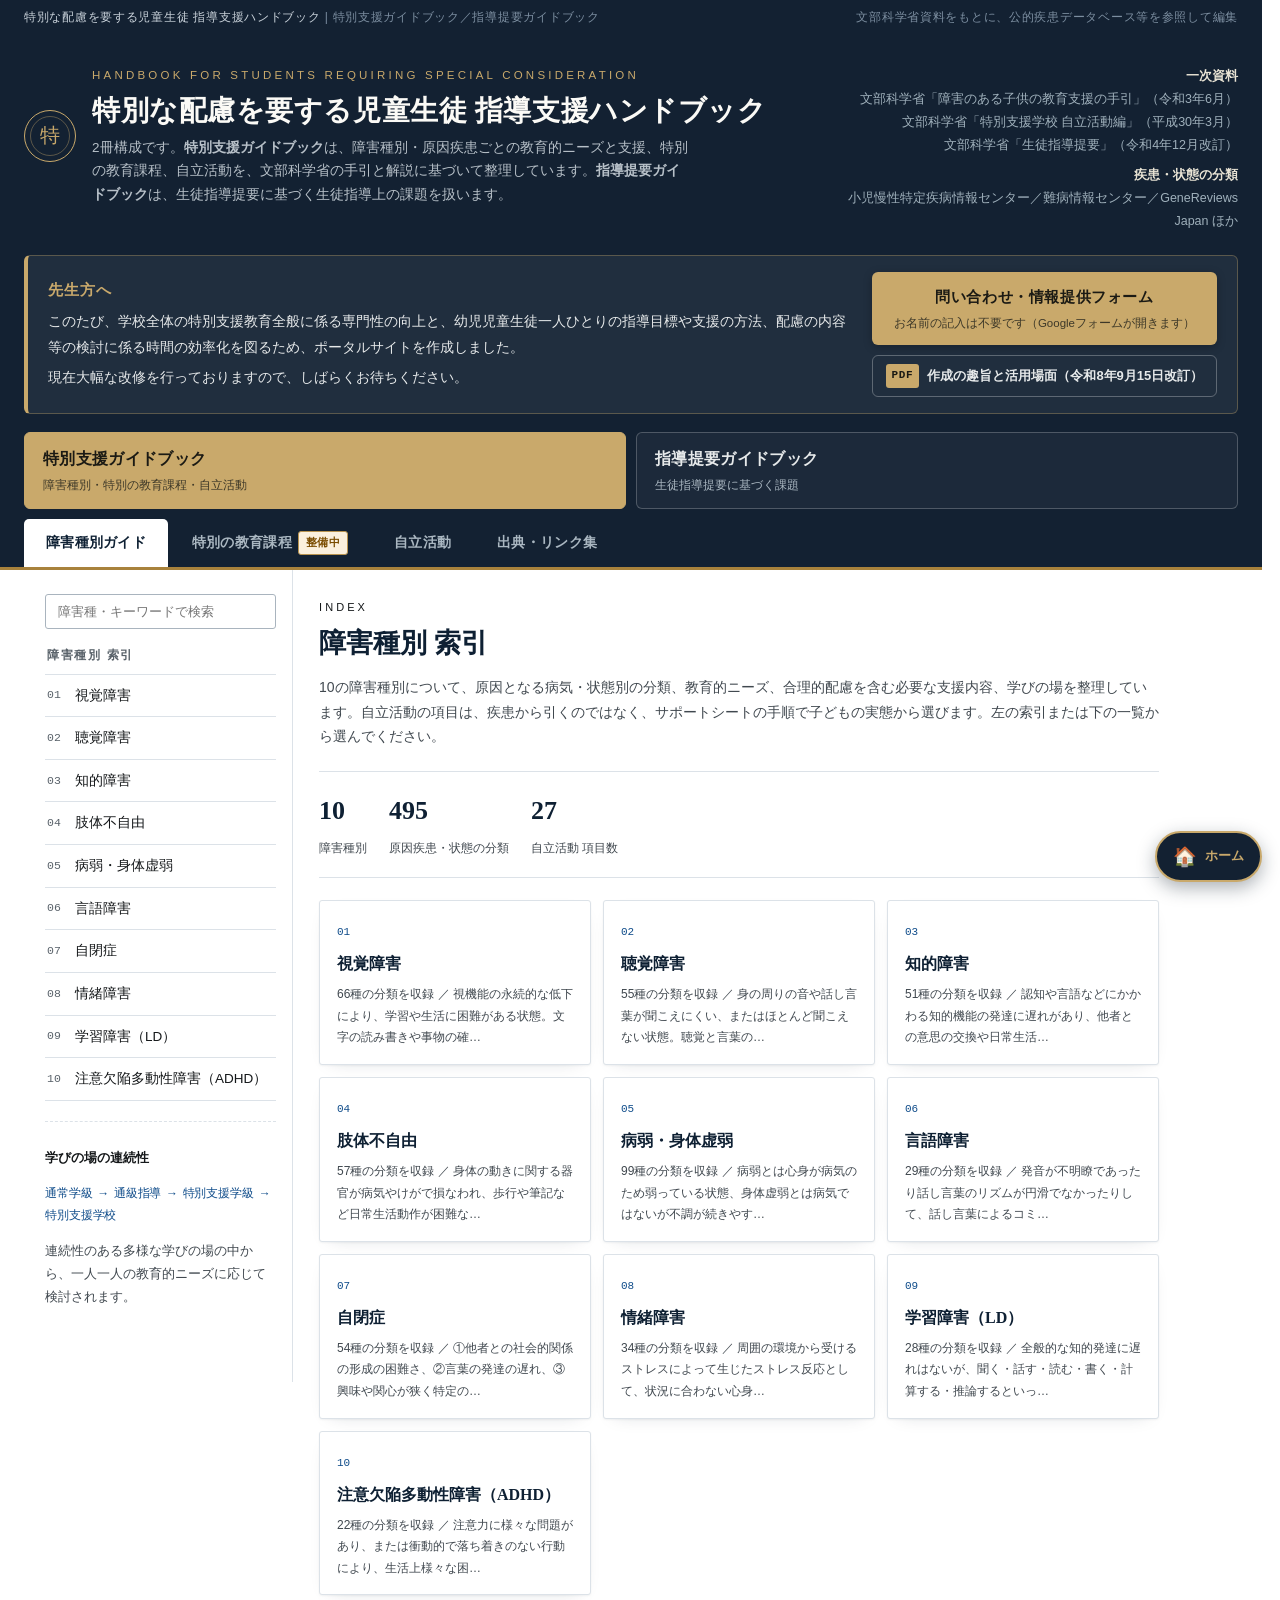
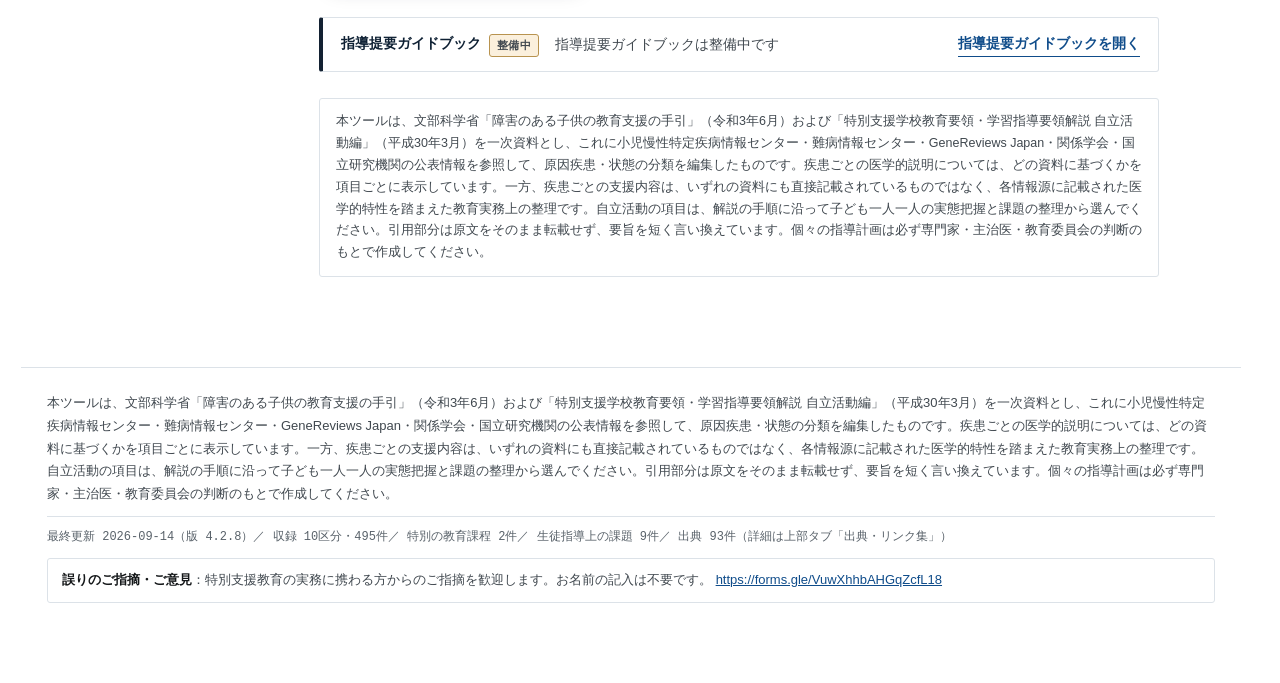
==== index.html @ b123beae "Update index.html" ====
<!DOCTYPE html>
<html lang="ja">
<head>
<meta charset="UTF-8">
<meta name="viewport" content="width=device-width, initial-scale=1.0, viewport-fit=cover">
<title>特別な配慮を要する児童生徒 指導支援ハンドブック</title>
<meta name="description" content="特別支援ガイドブック（障害種別・特別の教育課程・自立活動）と指導提要ガイドブック（生徒指導提要に基づく課題）の2冊を収めた、校内向けの指導支援ハンドブック。">
<meta name="theme-color" content="#132132">
<!-- 検索避け: 校内向けのため索引に載せない（robots.txt と対で機能する） -->
<meta name="robots" content="noindex, nofollow, noarchive">
<meta name="googlebot" content="noindex, nofollow, noarchive">
<link rel="manifest" href="manifest.json">
<link rel="icon" href="icon-192.png">
<link rel="apple-touch-icon" href="icon-192.png">
<meta name="mobile-web-app-capable" content="yes">
<meta name="apple-mobile-web-app-capable" content="yes">
<meta name="apple-mobile-web-app-status-bar-style" content="black-translucent">
<meta name="apple-mobile-web-app-title" content="特別支援ハンドブック">
<meta name="format-detection" content="telephone=no">
<!--BUILD:STYLE--><link rel="stylesheet" href="style.css"><!--/BUILD:STYLE-->
</head>
<body>

<div id="installBanner" class="install-banner" style="display:none;">
  <span id="installText"></span>
  <button id="installClose" type="button" aria-label="閉じる">×</button>
</div>

<div class="top-strip">
  <span>特別な配慮を要する児童生徒 指導支援ハンドブック <span class="dim">| 特別支援ガイドブック／指導提要ガイドブック</span></span>
  <span class="dim">文部科学省資料をもとに、公的疾患データベース等を参照して編集</span>
</div>

<header>
  <div class="header-inner">
    <div class="brandmark">
      <button class="emblem" id="homeEmblem" type="button" aria-label="ホームに戻る">特</button>
      <div class="brand-text">
        <p class="eyebrow">Handbook for Students Requiring Special Consideration</p>
        <h1><button class="h1-home" id="homeLink" type="button">特別な配慮を要する児童生徒<wbr> 指導支援ハンドブック</button></h1>
        <p class="lead">2冊構成です。<b>特別支援ガイドブック</b>は、障害種別・原因疾患ごとの教育的ニーズと支援、特別の教育課程、自立活動を、文部科学省の手引と解説に基づいて整理しています。<b>指導提要ガイドブック</b>は、生徒指導提要に基づく生徒指導上の課題を扱います。</p>
      </div>
    </div>
    <div class="credential">
      <b>一次資料</b><br>
      文部科学省「障害のある子供の教育支援の手引」（令和3年6月）<br>
      文部科学省「特別支援学校 自立活動編」（平成30年3月）<br>
      文部科学省「生徒指導提要」（令和4年12月改訂）<br>
      <b style="display:inline-block;margin-top:6px;">疾患・状態の分類</b><br>
      小児慢性特定疾病情報センター／難病情報センター／GeneReviews Japan ほか
    </div>
  </div>
  <div class="header-notice" role="note" aria-label="ハンドブック作成のお知らせと情報提供のお願い">
    <div class="notice-text">
      <p class="notice-heading">先生方へ</p>
      <p>このたび、学校全体の特別支援教育全般に係る専門性の向上と、幼児児童生徒一人ひとりの指導目標や支援の方法、配慮の内容等の検討に係る時間の効率化を図るため、ポータルサイトを作成しました。</p>
      <p>現在大幅な改修を行っておりますので、しばらくお待ちください。</p>
    </div>
    <div class="notice-action">
      <a class="notice-btn" href="https://forms.gle/VuwXhhbAHGqZcfL18" target="_blank" rel="noopener">
        <span class="notice-btn-main">問い合わせ・情報提供フォーム</span>
        <span class="notice-btn-sub">お名前の記入は不要です（Googleフォームが開きます）</span>
      </a>
      <a class="notice-doc" href="https://backtree-create.github.io/tokushi_Guidebook/about.pdf" target="_blank" rel="noopener">
        <span class="notice-doc-icon" aria-hidden="true">PDF</span>
        <span>作成の趣旨と活用場面（令和8年9月15日改訂）</span>
      </a>
    </div>
  </div>
  <div class="book-switch" role="tablist" aria-label="ガイドブックの切替">
    <button id="bookTokushi" class="on" type="button" role="tab"><b>特別支援ガイドブック</b><span>障害種別・特別の教育課程・自立活動</span></button>
    <button id="bookTeiyo" type="button" role="tab"><b>指導提要ガイドブック</b><span>生徒指導提要に基づく課題</span></button>
  </div>
  <div class="mode-tabs">
    <button id="tabGuide" class="on" type="button" data-book="tokushi">障害種別ガイド</button>
    <button id="tabCurriculum" type="button" data-book="tokushi">特別の教育課程</button>
    <button id="tabJiritsu" type="button" data-book="tokushi">自立活動</button>
    <button id="tabSeito" type="button" data-book="teiyo">生徒指導上の課題</button>
    <button id="tabTerms" type="button" data-book="both">出典・リンク集</button>
  </div>
</header>

<button id="homeBtn" class="fab-home" type="button" aria-label="ホームに戻る">
  <span class="fab-icon">🏠</span>
  <span class="fab-label">ホーム</span>
</button>

<div class="layout" id="layoutRoot">
  <nav class="index" id="sideNav">
    <div class="search-wrap">
      <input id="searchBox" type="text" placeholder="障害種・キーワードで検索">
    </div>
    <p class="index-label">障害種別 索引</p>
    <ul class="cat-list" id="catList"></ul>

    <div class="school-stage">
      <p><b>学びの場の連続性</b></p>
      <span class="stage-flow">通常学級 → 通級指導 → 特別支援学級 → 特別支援学校</span>
      <p>連続性のある多様な学びの場の中から、一人一人の教育的ニーズに応じて検討されます。</p>
    </div>
  </nav>

  <main id="mainContent"></main>
</div>

<footer id="siteFooter"></footer>

<!--BUILD:DATA--><!--/BUILD:DATA-->
<!--BUILD:SCRIPT--><script src="app.js"></script><!--/BUILD:SCRIPT-->
<script src="sw-register.js"></script>
</body>
</html>
---- style.css ----
:root{
    /* ---- 面 ----
       地は白。副次的な面はごくわずかに青みを帯びた明るいグレーで、
       濃紺のヘッダーと同じ系統に収める。生成りは使わない。 */
    --paper:#ffffff;
    --paper2:#f2f5f8;
    --card:#ffffff;
    --line:#dce2e8;
    --line-strong:#a9b4be;

    /* ---- 濃紺（構造色）----
       ヘッダー、見出しの罫、選択状態。このツールの背骨。 */
    --navy:#132132;
    --navy-2:#1c3040;

    /* ---- 文字 ----
       白地で18:1。行政文書の水準に合わせて高めに取る。 */
    --ink:#141719;
    --ink-strong:#0e2033;
    --ink-soft:#40484f;
    --ink-faint:#59626a;

    /* ---- 操作色 ----
       リンクと押せるもの。金や青緑ではなく、公的機関で通用する藍。 */
    --accent:#0f4c8a;
    --accent-soft:#e9eff7;

    /* ---- 金 ----
       濃紺の面の上でのみ使う。明るい地には置かない（濁って見えるため）。 */
    --gold-soft:#c9a96b;
    --gold-line:#a8823c;

    /* ---- 状態を表す色 ---- */
    --tone-ok-fg:#12592f;   --tone-ok-bg:#e8f2ec;   --tone-ok-bd:#6a9a7c;
    --tone-info-fg:#0f4c8a; --tone-info-bg:#e9eff7; --tone-info-bd:#7799bf;
    --tone-warn-fg:#7a4c00; --tone-warn-bg:#fbf0dd; --tone-warn-bd:#b8934f;
    --tag-fg:#0d3d54;       --tag-bg:#e6eef3;

    --shadow: 0 1px 2px rgba(19,33,50,.05), 0 6px 18px -12px rgba(19,33,50,.22);
    --serif: "Noto Serif JP","Shippori Mincho","游明朝体","Hiragino Mincho ProN",serif;
    --sans: "Noto Sans JP","Hiragino Kaku Gothic ProN","Yu Gothic",sans-serif;
    --mono: "Roboto Mono", "SFMono-Regular", Consolas, monospace;
  }
  *{box-sizing:border-box;}
  html,body{margin:0;padding:0; max-width:100%; overflow-x:hidden; scrollbar-gutter:stable;}
  body{
    background:var(--paper);
    color:var(--ink);
    font-family:var(--sans);
    line-height:1.75;
    min-height:100vh;
    -webkit-font-smoothing:antialiased;
    word-break:normal;
    overflow-wrap:break-word;
    line-break:strict;
  }
  a{color:var(--accent); overflow-wrap:break-word; word-break:break-word;}
  /* 文中のリンクは下線を太めに。カード型のリンク(.hk-card等)は各自で text-decoration:none にしている */
  .source-box a,.basis-refs a,.hk-ref a,.src-index a,.item-table a,.block-sub a,.crumb a,.hk-rel-note a{
    text-decoration:underline;
    text-decoration-thickness:1.5px;
    text-underline-offset:3px;
    font-weight:600;
  }
  .source-box a:hover,.basis-refs a:hover,.item-table a:hover{background:var(--tone-info-bg);}
  /* 外部リンクの印 */
  .source-box a[target="_blank"]::after,.basis-refs a[target="_blank"]::after,
  .hk-ref a[target="_blank"]::after,.item-table a[target="_blank"]::after{
    content:"\2197";
    font-size:.8em;
    margin-left:3px;
    color:var(--ink-faint);
  }
  img, table, pre, .source-box, .credential, .top-strip{max-width:100%;}

  /* ---------- 上部帯（機関名） ---------- */
  .top-strip{
    background:var(--navy);
    color:#c9d2da;
    font-size:12px;
    letter-spacing:.06em;
    padding:7px 24px;
    display:flex;
    justify-content:space-between;
    gap:12px;
    flex-wrap:wrap;
  }
  .top-strip span.dim{color:#7c8ea0;}

  /* ---------- ヘッダー ---------- */
  header{
    position:relative;
    padding:30px 24px 0;
    background:var(--navy);
    color:#f2f1ea;
    border-bottom:3px solid var(--gold-line);
  }
  .header-inner{max-width:1220px;margin:0 auto;display:flex;justify-content:space-between;align-items:flex-start;gap:28px;flex-wrap:wrap;padding-bottom:22px; min-width:0;}
  .brandmark{
    display:flex;
    align-items:center;
    gap:16px;
    min-width:0;
    max-width:100%;
    flex:1 1 640px;   /* 名称が長くなったので、右の一次資料欄が落ちないよう縮めるのはこちら */
  }
  .brandmark .brand-text{min-width:0;}
  .emblem{
    /* button 要素なので既定の見た目を打ち消す */
    padding:0;
    background:none;
    cursor:pointer;
    transition:opacity .15s, border-color .15s;
    width:52px;height:52px;
    border:1.5px solid var(--gold-soft);
    border-radius:50%;
    flex-shrink:0;
    display:flex;align-items:center;justify-content:center;
    font-family:var(--serif);
    font-size:20px;
    color:var(--gold-soft);
    position:relative;
  }
  .emblem::after{
    content:"";
    position:absolute;
    inset:5px;
    border:1px solid rgba(201,169,107,.4);
    border-radius:50%;
  }
  .eyebrow{
    font-family:var(--sans);
    letter-spacing:.28em;
    font-size:11.5px;
    color:var(--gold-soft);
    margin:0 0 8px;
    text-transform:uppercase;
  }
  h1{
    font-family:var(--serif);
    font-weight:700;
    font-size:clamp(22px,2.4vw,28px);
    margin:0 0 6px;
    line-height:1.3;
    letter-spacing:.02em;
    color:#fbfaf6;
  }
  header p.lead{
    margin:2px 0 0;
    color:#b7c0c8;
    font-size:13.5px;
    max-width:600px;
    overflow-wrap:break-word;
  }
  .credential{
    text-align:right;
    font-size:12.5px;
    color:#9fb0bb;
    line-height:1.9;
    flex:0 1 auto;
    max-width:400px;
  }
  @media (max-width:900px){
    .credential{text-align:left;max-width:100%;}
  }
  .credential b{color:#e9e4d5;font-weight:600;}

  /* ---------- ヘッダーのお知らせ（作成の趣旨と問い合わせフォーム） ---------- */
  .header-notice{
    max-width:1220px;
    margin:0 auto 18px;
    display:flex;
    justify-content:space-between;
    align-items:center;
    gap:24px;
    padding:16px 20px;
    background:rgba(255,255,255,.06);
    border:1px solid rgba(201,169,107,.35);
    border-left:4px solid var(--gold-soft);
    border-radius:6px;
  }
  .header-notice .notice-text{min-width:0;flex:1 1 480px;}
  .header-notice .notice-heading{
    margin:0 0 6px;
    font-family:var(--serif);
    font-weight:700;
    font-size:15px;
    letter-spacing:.06em;
    color:var(--gold-soft);
  }
  .header-notice .notice-text p:not(.notice-heading){
    margin:0 0 4px;
    font-size:14px;
    line-height:1.85;
    color:#e6e9ea;
    overflow-wrap:break-word;
  }
  .header-notice .notice-text p:last-child{margin-bottom:0;}
  .header-notice .notice-action{flex:0 0 auto;}
  .notice-btn{
    display:flex;
    flex-direction:column;
    align-items:center;
    gap:3px;
    min-width:240px;
    padding:12px 22px;
    background:var(--gold-soft);
    color:#1b1a14;
    border-radius:6px;
    text-decoration:none;
    box-shadow:0 2px 8px rgba(0,0,0,.25);
    transition:transform .15s, box-shadow .15s, background .15s;
  }
  .notice-btn:hover,.notice-btn:focus-visible{
    background:#e0c68a;
    transform:translateY(-1px);
    box-shadow:0 4px 14px rgba(0,0,0,.3);
    outline:none;
  }
  .notice-btn:focus-visible{outline:2px solid #fff;outline-offset:2px;}
  .notice-btn-main{font-weight:700;font-size:15px;letter-spacing:.04em;}
  .notice-btn-sub{font-size:11.5px;color:#3d3828;}
  .header-notice .notice-action{display:flex;flex-direction:column;gap:10px;}
  .notice-doc{
    display:flex;
    align-items:center;
    justify-content:center;
    gap:8px;
    padding:8px 12px;
    font-size:13px;
    font-weight:600;
    color:#e6e9ea;
    text-decoration:none;
    border:1px solid rgba(255,255,255,.28);
    border-radius:6px;
    transition:background .15s, border-color .15s;
  }
  .notice-doc:hover,.notice-doc:focus-visible{
    background:rgba(255,255,255,.08);
    border-color:var(--gold-soft);
    outline:none;
  }
  .notice-doc:focus-visible{outline:2px solid #fff;outline-offset:2px;}
  .notice-doc-icon{
    flex-shrink:0;
    white-space:nowrap;
    font-family:var(--mono);
    font-size:11px;
    font-weight:700;
    letter-spacing:.06em;
    color:#1b1a14;
    background:var(--gold-soft);
    padding:2px 6px;
    border-radius:3px;
  }
  @media (max-width:760px){
    .header-notice{flex-direction:column;align-items:stretch;gap:14px;padding:14px 16px;}
    .header-notice .notice-text{flex:0 0 auto;}
    .notice-btn{width:100%;min-width:0;}
  }

  /* ---------- モード切り替えタブ ---------- */
  /* ---------- 2冊の切替（上段） ---------- */
  .book-switch{
    max-width:1220px;
    margin:0 auto 10px;
    display:flex;
    gap:10px;
  }
  .book-switch button{
    all:unset;
    cursor:pointer;
    flex:1 1 0;
    display:flex;flex-direction:column;gap:2px;
    padding:12px 18px;
    border:1px solid rgba(255,255,255,.22);
    border-radius:6px;
    color:#c8d0d8;
    background:rgba(255,255,255,.04);
    font-family:var(--sans);
  }
  .book-switch button b{font-family:var(--serif);font-size:16px;color:#e6e9ea;letter-spacing:.02em;}
  .book-switch button span{font-size:12px;color:#aab7c1;}
  .book-switch button.on{
    background:var(--gold-soft);
    border-color:var(--gold-soft);
  }
  .book-switch button.on b{color:#1b1a14;}
  .book-switch button.on span{color:#3d3828;}
  .book-switch button:not(.on):hover{border-color:var(--gold-soft);color:#eef0ec;}
  .book-switch button:focus-visible{outline:2px solid #fff;outline-offset:2px;}
  .mode-tabs button[hidden]{display:none;}
  .hk-chapter{margin:14px 0 -6px;font-family:var(--mono);font-size:12px;color:var(--accent);letter-spacing:.04em;}
  .hk-cross-book{margin:14px 0 4px;font-size:12.5px;font-weight:700;color:var(--ink-soft);}
  @media (max-width:520px){
    .book-switch{flex-direction:column;gap:8px;}
    .book-switch button{padding:10px 14px;}
  }

  .mode-tabs{
    max-width:1220px;
    margin:0 auto;
    display:flex;
    gap:2px;
  }
  .mode-tabs button{
    all:unset;
    cursor:pointer;
    font-family:var(--sans);
    font-size:13.5px;
    font-weight:600;
    letter-spacing:.02em;
    color:#aab7c1;
    padding:12px 22px;
    border-radius:5px 5px 0 0;
  }
  .mode-tabs button.on{
    background:var(--paper);
    color:var(--ink-strong);
  }
  .mode-tabs button:not(.on):hover{color:#eef0ec;}

  /* ---------- ホームに戻る（フローティングボタン） ---------- */
  .fab-home{
    all:unset;
    position:fixed;
    right:18px;
    bottom:18px;
    display:flex;
    align-items:center;
    gap:8px;
    background:var(--navy);
    color:var(--gold-soft);
    border:2px solid var(--gold-soft);
    border-radius:30px;
    padding:12px 16px;
    font-family:var(--sans);
    font-size:13px;
    font-weight:700;
    cursor:pointer;
    box-shadow:0 6px 18px rgba(19,33,50,.35);
    z-index:600;
    transition:transform .15s ease, box-shadow .15s ease;
  }
  .fab-home:hover{transform:translateY(-2px); box-shadow:0 8px 22px rgba(19,33,50,.42);}
  .fab-home:active{transform:scale(.95);}
  .fab-home .fab-icon{font-size:19px; line-height:1;}
  .fab-home .fab-label{white-space:nowrap;}
  @media (max-width:520px){
    .fab-home{
      right:14px;
      bottom:14px;
      padding:13px;
      border-radius:50%;
    }
    .fab-home .fab-label{display:none;}
  }

  /* ---------- レイアウト ---------- */
  .layout{
    max-width:1220px;
    margin:0 auto;
    display:grid;
    grid-template-columns:272px 1fr;
    gap:0;
    align-items:start;
    width:100%;
  }
  @media (max-width:880px){
    .layout{grid-template-columns:1fr;}
  }
  .layout.wide{grid-template-columns:1fr;}
  .layout.wide main{max-width:1080px;margin:0 auto;width:100%;}
  nav.index, main{min-width:0;}

  /* ---------- サイドバー(索引) ---------- */
  nav.index{
    padding:24px 16px 60px 24px;
    position:sticky;
    top:0;
    align-self:start;
    max-height:100vh;
    overflow-y:auto;
    overflow-x:hidden;
    border-right:1px solid var(--line);
    min-width:0;
    max-width:100%;
  }
  @media (max-width:880px){
    nav.index{position:relative;max-height:none;padding:20px 18px;border-right:none;border-bottom:1px solid var(--line);}
  }
  .search-wrap{margin-bottom:16px;}
  .search-wrap input{
    width:100%;
    padding:9px 12px;
    border:1px solid var(--line-strong);
    background:var(--card);
    border-radius:3px;
    font-family:var(--sans);
    font-size:13px;
    color:var(--ink);
  }
  .search-wrap input:focus{outline:2px solid var(--accent);outline-offset:1px;}
  .index-label{
    font-family:var(--sans);
    font-weight:700;
    font-size:12px;
    letter-spacing:.14em;
    color:var(--ink-faint);
    margin:0 0 8px 2px;
    text-transform:uppercase;
  }
  ul.cat-list{list-style:none;margin:0 0 20px;padding:0;border-top:1px solid var(--line);}
  ul.cat-list li{border-bottom:1px solid var(--line);}
  ul.cat-list button{
    all:unset;
    display:flex;
    align-items:center;
    gap:10px;
    width:100%;
    max-width:100%;
    padding:9px 6px 9px 2px;
    cursor:pointer;
    font-size:13.5px;
    color:var(--ink);
    transition:background .12s;
  }
  ul.cat-list button .num{
    font-family:var(--mono);
    font-size:11.5px;
    color:var(--ink-faint);
    width:18px;
    flex-shrink:0;
  }
  ul.cat-list button .cat-name{
    min-width:0;
    flex:1 1 auto;
    overflow-wrap:break-word;
    word-break:normal;
  }
  ul.cat-list button:hover{background:rgba(19,33,50,.05);}
  ul.cat-list li.active button{background:var(--navy);color:#fff;}
  ul.cat-list li.active button .num{color:var(--gold-soft);}
  .idx-hit-count{
    margin-left:auto;
    font-family:var(--mono);
    font-size:11px;
    background:var(--accent);
    color:#fff;
    padding:1px 6px;
    border-radius:10px;
    flex-shrink:0;
  }

  .disease-hits{margin-bottom:8px; max-width:100%;}
  ul.hit-list{list-style:none;margin:0;padding:0;border-top:1px solid var(--line); max-width:100%;}
  ul.hit-list li{border-bottom:1px solid var(--line); max-width:100%;}
  ul.hit-list button{
    all:unset;
    display:flex;
    flex-direction:column;
    gap:2px;
    width:100%;
    max-width:100%;
    min-width:0;
    padding:8px 6px;
    cursor:pointer;
    transition:background .12s;
  }
  ul.hit-list button:hover{background:rgba(19,33,50,.05);}
  ul.hit-list .hit-disease{
    font-family:var(--serif);
    font-size:13px;
    font-weight:700;
    color:var(--ink-strong);
    overflow-wrap:break-word;
    word-break:normal;
  }
  ul.hit-list .hit-cat{
    font-size:11.5px;
    color:var(--ink-faint);
    overflow-wrap:break-word;
  }

  .school-stage{
    font-size:12.5px;
    color:var(--ink-soft);
    border-top:1px dashed var(--line);
    padding-top:13px;
    line-height:1.85;
  }
  .school-stage b{color:var(--ink);font-weight:700;}
  .stage-flow{
    font-family:var(--mono);
    font-size:12px;
    color:var(--accent);
    display:block;
    margin:6px 0;
    letter-spacing:-.01em;
  }

  /* ---------- メイン ---------- */
  main{padding:28px 26px 90px;}
  .article-head{
    display:flex;
    gap:16px;
    align-items:flex-start;
    margin-bottom:4px;
    flex-wrap:wrap;
    border-bottom:1px solid var(--line);
    padding-bottom:16px;
  }
  .article-num{
    font-family:var(--mono);
    font-size:13px;
    color:var(--ink-strong);
    background:var(--paper2);
    border:1px solid var(--line-strong);
    border-radius:3px;
    width:38px;height:38px;
    display:flex;align-items:center;justify-content:center;
    flex-shrink:0;
  }
  h2.cat-title{
    font-family:var(--serif);
    font-size:clamp(21px,2.8vw,27px);
    margin:0;
    line-height:1.35;
    color:var(--ink-strong);
  }
  .cat-title .en{
    display:block;
    font-family:var(--sans);
    font-size:12.5px;
    letter-spacing:.12em;
    color:var(--ink-faint);
    margin-top:3px;
    font-weight:400;
  }
  .overview{
    margin:18px 0 30px;
    padding:16px 20px;
    background:var(--card);
    border:1px solid var(--line);
    border-left:4px solid var(--navy);
    box-shadow:var(--shadow);
    font-size:15px;
    border-radius:2px;
    color:var(--ink);
  }

  section.block{margin-bottom:36px;}
  h3.block-title{
    font-family:var(--sans);
    font-weight:700;
    font-size:14px;
    letter-spacing:.04em;
    margin:0 0 4px;
    display:flex;
    align-items:center;
    gap:9px;
    color:var(--ink-strong);
    padding-bottom:9px;
    border-bottom:1px solid var(--line);
  }
  h3.block-title::before{
    content:"";
    width:5px;height:15px;
    background:var(--navy);
    flex-shrink:0;
  }
  h3.block-title .tally{
    margin-left:auto;
    font-family:var(--mono);
    font-size:12px;
    color:var(--ink-faint);
    font-weight:400;
  }

  .need-grid{display:grid;grid-template-columns:repeat(auto-fill,minmax(230px,1fr));gap:10px;margin-top:14px;}
  .need-card{
    background:var(--card);
    border:1px solid var(--line);
    border-radius:3px;
    padding:12px 14px;
    font-size:13.8px;
    box-shadow:var(--shadow);
  }
  .need-card .k{
    display:inline-block;
    font-family:var(--sans);
    font-weight:700;
    font-size:11.5px;
    color:var(--tag-fg);
    background:var(--tag-bg);
    padding:2px 8px;
    border-radius:2px;
    margin-bottom:7px;
    letter-spacing:.02em;
  }

  .instr-list{display:flex;flex-direction:column;gap:0;margin-top:14px;}
  .instr-item{
    display:grid;
    grid-template-columns:170px 1fr;
    gap:16px;
    padding:11px 0;
    border-bottom:1px solid var(--line);
    font-size:13.8px;
  }
  @media (max-width:600px){.instr-item{grid-template-columns:1fr;gap:4px;}}
  .instr-item .t{font-weight:700;color:var(--ink-strong);font-size:13px;}

  .support-tabs{display:flex;gap:6px;flex-wrap:wrap;margin:14px 0 12px;}
  .support-tabs button{
    all:unset;cursor:pointer;
    font-size:12px;
    font-weight:600;
    padding:7px 15px;
    border:1px solid var(--line-strong);
    border-radius:2px;
    color:var(--ink-soft);
    background:var(--card);
  }
  .support-tabs button.on{background:var(--navy);color:#fff;border-color:var(--navy);}
  .support-panel{
    background:var(--card);
    border:1px solid var(--line);
    border-radius:3px;
    padding:16px 18px;
    box-shadow:var(--shadow);
  }
  .support-panel ul{margin:0;padding-left:1.15em;font-size:14px;}
  .support-panel li{margin-bottom:8px;}

  .block-sub{
    margin:0 0 14px;
    font-size:13px;
    color:var(--ink-soft);
  }

  /* ---------- 病気・状態リスト（アコーディオン） ---------- */
  .disease-list{display:flex;flex-direction:column;gap:0;border-top:1px solid var(--line);margin-top:14px;}
  .disease-item{border-bottom:1px solid var(--line);}
  .disease-row{
    display:flex;
    align-items:center;
    gap:12px;
    width:100%;
    padding:12px 4px;
    cursor:pointer;
    background:none;
    border:none;
    text-align:left;
    font-family:var(--sans);
  }
  .disease-row:hover{background:rgba(19,33,50,.035);}
  .disease-row .chevron{
    width:16px;height:16px;
    flex-shrink:0;
    color:var(--accent);
    transition:transform .16s;
    font-size:11px;
  }
  .disease-item.open .disease-row .chevron{transform:rotate(90deg);}
  .disease-row .d-name{
    font-family:var(--serif);
    font-weight:700;
    font-size:14px;
    color:var(--ink);
  }
  .disease-row .d-hint{
    margin-left:auto;
    font-size:12px;
    color:var(--ink-faint);
    flex-shrink:0;
    display:none;
  }
  @media (min-width:640px){.disease-row .d-hint{display:block;}}

  .disease-detail{
    max-height:0;
    overflow:hidden;
    transition:max-height .32s cubic-bezier(.4,0,.2,1), opacity .28s ease;
    background:var(--paper2);
    opacity:0;
    will-change:max-height;
  }
  .disease-item.open .disease-detail{opacity:1;}
  .disease-detail-inner{
    padding:4px 20px 20px 32px;
    font-size:14px;
  }
  .disease-detail-inner .d-overview{color:var(--ink);margin:0 0 12px;}
  .dd-label{
    font-size:12px;
    font-weight:700;
    letter-spacing:.08em;
    color:var(--accent);
    text-transform:uppercase;
    margin:0 0 6px;
  }
  .dd-support{margin:0 0 14px;padding-left:1.1em;}
  .dd-support li{margin-bottom:5px;}
  .sev-badge{
    font-size:11px;
    font-weight:700;
    color:#fff;
    background:var(--accent);
    padding:2px 8px;
    border-radius:10px;
    flex-shrink:0;
  }
  .severity-list{display:flex;flex-direction:column;gap:10px;}
  .severity-item{
    background:var(--card);
    border:1px solid var(--line-strong);
    border-left:4px solid var(--accent);
    border-radius:2px;
    padding:11px 14px;
  }
  .sv-level{font-family:var(--serif);font-weight:700;color:var(--ink-strong);font-size:13px;margin-bottom:4px;}
  .sv-criteria{color:var(--ink-soft);font-size:12.5px;margin-bottom:8px;}
  .sv-support{margin:0;padding-left:1.1em;font-size:12.5px;}
  .sv-support li{margin-bottom:3px;}
  .place-row{
    display:grid;
    grid-template-columns:190px 1fr;
    gap:16px;
    border-top:1px solid var(--line);
    padding:13px 0;
    font-size:13.8px;
  }
  @media (max-width:600px){.place-row{grid-template-columns:1fr;gap:4px;}}
  .place-row:last-child{border-bottom:1px solid var(--line);}
  .place-row .p-name{font-family:var(--serif);font-weight:700;color:var(--ink);}

  .source-box{
    margin-top:32px;
    padding:16px 20px;
    border:1px solid var(--line);
    border-radius:3px;
    font-size:13px;
    color:var(--ink-soft);
    background:var(--paper2);
  }
  .source-box .quote{
    font-family:var(--serif);
    color:var(--ink);
    font-size:13.3px;
    margin:0 0 10px;
    padding-left:12px;
    border-left:2px solid var(--line-strong);
  }
  .source-box a{color:var(--accent);word-break:break-all;}

  footer{
    max-width:1220px;margin:0 auto;
    padding:24px 26px 70px;
    color:var(--ink-soft);
    font-size:13px;
    border-top:1px solid var(--line);
  }
  footer a{color:var(--accent);}
  footer .refs{margin-top:10px;line-height:2;}

  .home-view{max-width:840px;}
  .home-view p{font-size:14px;color:var(--ink-soft);}
  .home-grid{display:grid;grid-template-columns:repeat(auto-fill,minmax(255px,1fr));gap:12px;margin-top:20px;}
  .home-card{
    background:var(--card);
    border:1px solid var(--line);
    border-radius:3px;
    padding:15px 17px;
    cursor:pointer;
    box-shadow:var(--shadow);
    transition:border-color .12s;
  }
  .home-card:hover{border-color:var(--navy);}
  .home-card .num{font-family:var(--mono);color:var(--accent);font-size:11px;}
  .home-card h4{font-family:var(--serif);margin:6px 0 6px;font-size:16px;color:var(--ink-strong);}
  .home-card p{margin:0;font-size:12px;color:var(--ink-soft);}
  .home-stats{
    display:flex;
    gap:22px;
    margin:22px 0;
    padding:16px 0;
    border-top:1px solid var(--line);
    border-bottom:1px solid var(--line);
    flex-wrap:wrap;
  }
  .home-stat b{
    display:block;
    font-family:var(--serif);
    font-size:26px;
    color:var(--ink-strong);
  }
  .home-stat span{font-size:12px;color:var(--ink-soft);}

  .disclaimer{
    font-size:12.5px;
    color:var(--ink-soft);
    background:var(--card);
    border:1px solid var(--line);
    padding:12px 16px;
    border-radius:3px;
    margin-top:26px;
  }

  /* ---------- 自立活動 27項目 一覧 ---------- */
  .jiritsu-table-wrap{max-width:1000px;}
  .ku-group{margin-bottom:30px;}
  .ku-heading{
    display:flex;
    align-items:baseline;
    gap:12px;
    margin:0 0 12px;
  }
  .ku-index{
    font-family:var(--mono);
    font-size:12px;
    color:#fff;
    background:var(--navy);
    width:26px;height:26px;
    border-radius:50%;
    display:flex;align-items:center;justify-content:center;
    flex-shrink:0;
  }
  .ku-heading h3{
    font-family:var(--serif);
    font-size:19px;
    margin:0;
    color:var(--ink-strong);
  }
  .table-scroll{width:100%; overflow-x:auto; -webkit-overflow-scrolling:touch;}
  table.item-table{width:100%;min-width:480px;border-collapse:collapse;background:var(--card);box-shadow:var(--shadow);}
  table.item-table th{
    text-align:left;
    font-size:12px;
    letter-spacing:.06em;
    color:var(--ink-faint);
    border-bottom:2px solid var(--line-strong);
    padding:9px 14px;
    text-transform:uppercase;
  }
  table.item-table td{
    padding:12px 14px;
    border-bottom:1px solid var(--line);
    font-size:13px;
    vertical-align:top;
    word-break:normal;
    overflow-wrap:break-word;
  }
  table.item-table td.item-no{font-family:var(--mono);color:var(--ink-faint);width:34px;}
  table.item-table td.item-name{font-weight:700;color:var(--ink-strong);width:150px;}
  table.item-table tr:last-child td{border-bottom:none;}
  @media (max-width:600px){
    table.item-table td.item-name{width:110px;}
  }

  /* ---------- インストール案内バナー ---------- */
  .install-banner{
    background:var(--navy);
    color:#ffffff;
    font-size:12.5px;
    font-weight:600;
    padding:9px 16px;
    display:flex;
    align-items:center;
    justify-content:center;
    gap:14px;
    text-align:center;
    position:relative;
  }
  .install-banner button{
    all:unset;
    cursor:pointer;
    font-size:16px;
    line-height:1;
    padding:2px 6px;
    position:absolute;
    right:10px;
    top:50%;
    transform:translateY(-50%);
  }

  @keyframes fadeInMain{
    from{opacity:0; transform:translateY(6px);}
    to{opacity:1; transform:translateY(0);}
  }
  #mainContent.fade-in{animation:fadeInMain .32s cubic-bezier(.4,0,.2,1);}
  @media (prefers-reduced-motion: reduce){
    #mainContent.fade-in{animation:none;}
    .disease-detail{transition:none;}
  }

  ::-webkit-scrollbar{width:9px;}
  ::-webkit-scrollbar-thumb{background:var(--line-strong);border-radius:5px;}

  /* ==========================================================
     2026-08-25 追加：出典表示・診断名対応表・フッター
     ========================================================== */

  /* --- セクション冒頭の出典ことわり（フッターまで読ませない） --- */
  .section-disclaimer{
    background:var(--card);
    border:1px solid var(--line);
    border-left:3px solid var(--accent);
    border-radius:3px;
    padding:12px 16px;
    margin:0 0 18px;
    font-size:13px;
    color:var(--ink-soft);
    line-height:1.85;
  }
  .section-disclaimer b{
    display:block;
    font-family:var(--serif);
    font-size:12.5px;
    color:var(--ink);
    margin-bottom:4px;
  }
  .section-disclaimer p{margin:0;}
  .section-disclaimer code{
    font-family:var(--mono);
    font-size:12px;
    background:var(--paper2);
    padding:1px 5px;
    border-radius:2px;
  }

  /* --- 疾患ごとの出典区分バッジ --- */
  /* 見出しの出典番号（①②③）と、末尾の出典欄 */
  .src-ref{
    display:inline-block;
    margin-left:6px;
    font-family:var(--sans);
    font-size:.85em;
    font-weight:700;
    color:var(--accent);
    vertical-align:baseline;
  }
  .basis-legend{
    margin:6px 0 0;
    display:grid;
    grid-template-columns:max-content 1fr;
    gap:6px 18px;
    align-items:baseline;
  }
  .basis-legend dt{
    font-size:13px;
    font-weight:700;
    color:var(--ink-strong);
    white-space:nowrap;
  }
  .basis-legend dt .src-ref{margin:0 6px 0 0;font-size:13px;}
  .basis-legend dd{margin:0;min-width:0;font-size:13px;line-height:1.75;color:var(--ink);}
  .basis-kind{font-weight:700;}
  .basis-kind.tone-ok{color:var(--tone-ok-fg);}
  .basis-kind.tone-info{color:var(--ink-strong);}
  .basis-kind.tone-warn{color:var(--tone-warn-fg);}
  .basis-legend .basis-refs{margin:2px 0 0;}
  .basis-legend .basis-evidence{margin:2px 0 0;font-size:12.5px;}
  .basis-note{margin:2px 0 0;font-size:12.5px;line-height:1.75;color:var(--ink-soft);}
  @media (max-width:640px){
    .basis-legend{grid-template-columns:1fr;gap:2px 0;}
    .basis-legend dd{margin-bottom:8px;padding-left:22px;}
  }
  .basis-row{
    display:flex;
    flex-wrap:wrap;
    gap:6px;
    margin-top:14px;
    padding-top:12px;
    border-top:1px dashed var(--line);
  }
  .basis-tag{
    font-family:var(--sans);
    font-size:11.5px;
    line-height:1.7;
    font-weight:600;
    letter-spacing:.02em;
    line-height:1.6;
    padding:3px 9px;
    border-radius:2px;
    border:1px solid var(--line-strong);
    color:var(--ink-soft);
    background:var(--paper2);
    /* 色だけに頼らず、必ず文字で区別が付くようにしている */
  }
  .basis-tag.tone-ok{border-color:var(--tone-ok-bd);color:var(--tone-ok-fg);background:var(--tone-ok-bg);}
  .basis-tag.tone-info{border-color:var(--tone-info-bd);color:var(--tone-info-fg);background:var(--tone-info-bg);}
  .basis-tag.tone-warn{border-color:var(--tone-warn-bd);color:var(--tone-warn-fg);background:var(--tone-warn-bg);}

  /* --- 編集上の注記 --- */
  .d-note{
    margin:14px 0 0;
    padding:10px 14px;
    background:var(--paper2);
    border-left:2px solid var(--line-strong);
    border-radius:2px;
    font-size:13px;
    color:var(--ink-soft);
    line-height:1.85;
  }
  .d-note b{
    display:block;
    font-family:var(--serif);
    color:var(--ink);
    font-size:12px;
    margin-bottom:2px;
  }

  /* --- 出典一覧の補足表示 --- */
  .src-note,.src-index{
    display:inline-block;
    font-size:12px;
    color:var(--ink-faint);
    line-height:1.7;
    margin-top:3px;
  }
  .src-index a{word-break:break-all;}
  .policy-tag{
    display:inline-block;
    font-size:11.5px;
    font-weight:600;
    padding:2px 8px;
    border-radius:2px;
    border:1px solid var(--line-strong);
    white-space:nowrap;
  }
  .policy-tag.latest{border-color:var(--tone-warn-bd);color:var(--tone-warn-fg);background:var(--tone-warn-bg);}
  .policy-tag.pinned{color:var(--ink-soft);background:var(--paper2);}

  /* ---------- 配慮を要する背景（障害以外の教育的ニーズ） ---------- */
  .hk-home-note{
    display:flex;
    flex-wrap:wrap;
    align-items:center;
    gap:8px 16px;
    margin:22px 0 18px;
    padding:14px 18px;
    background:var(--card);
    border:1px solid var(--line);
    border-left:4px solid var(--navy);
    border-radius:3px;
    font-size:13.5px;
    color:var(--ink);
  }
  .hk-home-note b{font-family:var(--serif);color:var(--ink-strong);font-size:14px;}
  .hk-home-note span{flex:1 1 320px;color:var(--ink-soft);}
  .hk-home-note a{font-weight:700;color:var(--accent);white-space:nowrap;text-decoration:none;border-bottom:1px solid var(--accent);}

  .hk-grid{display:grid;grid-template-columns:repeat(auto-fill,minmax(280px,1fr));gap:14px;margin:6px 0 28px;}
  .hk-card{
    display:flex;
    flex-direction:column;
    gap:6px;
    background:var(--card);
    border:1px solid var(--line);
    border-radius:3px;
    padding:18px 20px 16px;
    box-shadow:var(--shadow);
    text-decoration:none;
    color:var(--ink);
    transition:border-color .12s, transform .12s;
  }
  .hk-card:hover{border-color:var(--navy);transform:translateY(-1px);}
  .hk-card .num{font-family:var(--mono);color:var(--accent);font-size:11.5px;}
  .hk-card h4{font-family:var(--serif);margin:0;font-size:17px;line-height:1.4;color:var(--ink-strong);}
  .hk-card p{margin:0;font-size:12.5px;line-height:1.8;color:var(--ink-soft);flex:1;}
  .hk-card-foot{display:flex;align-items:center;justify-content:space-between;gap:8px;flex-wrap:wrap;margin-top:8px;padding-top:10px;border-top:1px solid var(--line);}
  .hk-card-cnt{font-family:var(--mono);font-size:11.5px;color:var(--ink-faint);}

  .hk-subtitle{margin:14px 0 10px;font-size:14px;color:var(--ink-soft);line-height:1.8;}
  .hk-status{
    display:flex;
    align-items:flex-start;
    gap:12px;
    padding:12px 16px;
    border:1px solid var(--line);
    border-radius:3px;
    background:var(--card);
    font-size:13.5px;
    line-height:1.8;
    color:var(--ink);
    margin-bottom:6px;
  }
  .hk-status .basis-tag{flex-shrink:0;margin-top:3px;}
  .hk-status.tone-ok{border-left:4px solid var(--tone-ok-bd);}
  .hk-status.tone-info{border-left:4px solid var(--tone-info-bd);}
  .hk-status.tone-warn{border-left:4px solid var(--tone-warn-bd);}

  .hk-list{margin:12px 0 0;padding-left:0;list-style:none;}
  .hk-list li{
    position:relative;
    padding:7px 0 7px 20px;
    font-size:14px;
    line-height:1.85;
    color:var(--ink);
    border-bottom:1px dashed var(--line);
  }
  .hk-list li:last-child{border-bottom:none;}
  .hk-list li::before{
    content:"";
    position:absolute;
    left:4px;top:17px;
    width:7px;height:7px;
    background:var(--navy);
    transform:rotate(45deg);
  }
  .hk-ref{display:block;font-size:12px;color:var(--ink-faint);margin-top:2px;}
  .hk-ref a{color:var(--accent);}

  .hk-points{margin:14px 0 0;padding:0;list-style:none;counter-reset:none;}
  .hk-points li{display:flex;gap:12px;align-items:flex-start;padding:8px 0;font-size:14px;line-height:1.85;color:var(--ink);}
  .hk-pt-n{
    flex-shrink:0;
    width:26px;height:26px;
    display:flex;align-items:center;justify-content:center;
    font-family:var(--serif);font-weight:700;font-size:13px;
    color:#fff;background:var(--navy);border-radius:50%;
    margin-top:3px;
  }

  .hk-dl{margin:14px 0 0;display:grid;gap:8px;}
  .hk-dl-row{
    display:grid;
    grid-template-columns:180px 1fr;
    gap:0 16px;
    background:var(--card);
    border:1px solid var(--line);
    border-radius:3px;
    padding:12px 16px;
  }
  .hk-dl dt{font-family:var(--serif);font-weight:700;font-size:14px;color:var(--ink-strong);line-height:1.7;}
  .hk-dl dd{margin:0;font-size:13.5px;line-height:1.85;color:var(--ink);}
  @media (max-width:640px){.hk-dl-row{grid-template-columns:1fr;gap:4px;}}

  .hk-groups{display:grid;gap:14px;margin-top:14px;}
  .hk-group{background:var(--card);border:1px solid var(--line);border-radius:3px;padding:14px 18px 10px;}
  .hk-group h4{
    margin:0;
    font-family:var(--serif);
    font-size:15px;
    color:var(--ink-strong);
    padding-bottom:8px;
    border-bottom:1px solid var(--line);
  }
  .hk-group .hk-list{margin-top:4px;}

  .hk-rel{display:grid;grid-template-columns:repeat(auto-fill,minmax(250px,1fr));gap:10px;margin-top:14px;}
  .hk-rel-card{
    display:flex;flex-direction:column;gap:4px;
    padding:12px 14px;
    background:var(--card);
    border:1px solid var(--line);
    border-radius:3px;
    text-decoration:none;
    color:var(--ink);
    transition:border-color .12s;
  }
  .hk-rel-card:hover{border-color:var(--navy);}
  .hk-rel-card .num{font-family:var(--mono);font-size:11px;color:var(--accent);}
  .hk-rel-card b{font-family:var(--serif);font-size:14.5px;color:var(--ink-strong);}
  .hk-rel-card span:last-child{font-size:12.5px;line-height:1.75;color:var(--ink-soft);}
  .hk-rel-note{margin:12px 0 0;font-size:13px;color:var(--ink-soft);}

  /* ---------- 目的別リンク集（出典・リンク集タブ） ---------- */
  .lk-jump{
    display:flex;flex-wrap:wrap;gap:8px;
    margin:0 0 22px;
  }
  .lk-jump a{
    padding:7px 14px;
    font-size:13px;font-weight:700;
    color:var(--ink-strong);
    background:var(--card);
    border:1px solid var(--line-strong);
    border-radius:3px;
    text-decoration:none;
  }
  .lk-jump a:hover{border-color:var(--navy);}
  .lk-guide{display:grid;gap:22px;margin:0 0 30px;}
  .lk-group{margin:0;}
  .lk-title{
    margin:0 0 4px;
    font-family:var(--serif);
    font-size:17px;
    color:var(--ink-strong);
    padding-left:12px;
    border-left:4px solid var(--navy);
  }
  .lk-lead{margin:0 0 10px 16px;font-size:13px;color:var(--ink-soft);line-height:1.8;}
  .lk-list{display:grid;gap:8px;}
  .lk-row{
    display:grid;
    grid-template-columns:minmax(220px,2fr) 3fr auto;
    align-items:center;
    gap:6px 18px;
    padding:12px 16px;
    background:var(--card);
    border:1px solid var(--line);
    border-radius:3px;
    text-decoration:none;
    color:var(--ink);
    transition:border-color .12s, background .12s;
  }
  .lk-row:hover,.lk-row:focus-visible{border-color:var(--accent);background:var(--tone-info-bg);outline:none;}
  .lk-row.internal{border-style:dashed;}
  .lk-main{display:flex;flex-direction:column;gap:2px;min-width:0;}
  .lk-label{
    font-size:15px;font-weight:700;
    color:var(--accent);
    text-decoration:underline;
    text-decoration-thickness:1.5px;
    text-underline-offset:3px;
    line-height:1.5;
  }
  .lk-row.internal .lk-label{color:var(--ink-strong);text-decoration:none;}
  .lk-sub{font-size:12px;color:var(--ink-faint);}
  .lk-note{font-size:13px;line-height:1.75;color:var(--ink-soft);}
  .lk-mark{font-size:18px;color:var(--ink-faint);}
  .lk-row:hover .lk-mark{color:var(--accent);}
  @media (max-width:760px){
    .lk-row{grid-template-columns:1fr auto;}
    .lk-mark{grid-row:1;grid-column:2;}
    .lk-note{grid-column:1 / -1;}
  }

  /* ---------- 自立活動サポートシート（AIと考える） ---------- */
  .sp-entry{
    display:flex;align-items:center;gap:16px;
    margin:0 0 16px;
    padding:16px 20px;
    background:var(--card);
    border:1px solid var(--line-strong);
    border-left:5px solid var(--accent);
    border-radius:3px;
    text-decoration:none;color:var(--ink);
    transition:border-color .12s, transform .12s;
  }
  .sp-entry:hover{border-color:var(--accent);transform:translateY(-1px);}
  .sp-entry-main{display:flex;flex-direction:column;gap:4px;flex:1;}
  .sp-entry-main b{font-family:var(--serif);font-size:17px;color:var(--ink-strong);}
  .sp-entry-main span{font-size:13px;line-height:1.75;color:var(--ink-soft);}
  .sp-entry-mark{font-size:24px;color:var(--accent);}

  .sp-num{
    display:inline-flex;align-items:center;justify-content:center;
    width:26px;height:26px;margin-right:10px;
    font-family:var(--serif);font-size:13px;font-weight:700;
    color:#fff;background:var(--navy);border-radius:50%;
    vertical-align:middle;
  }
  .sp-form{display:block;}
  .sp-field{display:flex;flex-direction:column;gap:5px;margin:12px 0;}
  .sp-label{font-size:14px;font-weight:700;color:var(--ink-strong);display:flex;flex-wrap:wrap;gap:4px 10px;align-items:baseline;}
  .sp-hint{font-size:12px;font-weight:400;color:var(--ink-faint);}
  .sp-field textarea,.sp-field input[type="text"]{
    width:100%;
    box-sizing:border-box;
    padding:9px 12px;
    font:inherit;
    font-size:14px;
    line-height:1.7;
    color:var(--ink);
    background:var(--card);
    border:1px solid var(--line-strong);
    border-radius:3px;
    resize:vertical;
  }
  .sp-field textarea:focus,.sp-field input:focus{outline:2px solid var(--accent);outline-offset:1px;border-color:var(--accent);}
  .sp-two{display:grid;grid-template-columns:1fr 1fr;gap:0 18px;}
  @media (max-width:640px){.sp-two{grid-template-columns:1fr;}}

  .sp-adv{margin:6px 0 18px;border:1px dashed var(--line-strong);border-radius:3px;padding:0 16px;background:var(--card);}
  .sp-adv summary{cursor:pointer;padding:12px 0;font-weight:700;color:var(--ink-strong);display:flex;flex-wrap:wrap;gap:4px 12px;align-items:baseline;}
  .sp-adv summary .sp-hint{font-weight:400;}
  .sp-adv[open] summary{border-bottom:1px solid var(--line);margin-bottom:6px;}
  .sp-adv .block{padding-top:6px;}
  .sp-actions{display:flex;flex-wrap:wrap;align-items:center;gap:10px;margin:12px 0;}
  .sp-btn{
    padding:9px 16px;
    font:inherit;font-size:13.5px;font-weight:700;
    color:var(--ink-strong);
    background:var(--card);
    border:1px solid var(--line-strong);
    border-radius:3px;
    cursor:pointer;
  }
  .sp-btn:hover{border-color:var(--navy);}
  .sp-btn.primary{color:#fff;background:var(--navy);border-color:var(--navy);}
  .sp-btn.primary:hover{background:var(--accent);border-color:var(--accent);}
  .sp-btn.danger{color:var(--tone-warn-fg);}
  .sp-copied{font-size:13px;color:var(--tone-ok-fg);font-weight:700;}
  .sp-out{
    width:100%;box-sizing:border-box;
    padding:12px 14px;
    font-family:var(--mono);
    font-size:12.5px;
    line-height:1.7;
    color:var(--ink);
    background:var(--card);
    border:1px solid var(--line-strong);
    border-radius:3px;
  }

  .preview-bar{
    position:sticky;top:0;z-index:50;
    display:flex;align-items:center;justify-content:center;gap:14px;
    padding:8px 14px;
    font-size:13px;font-weight:700;
    color:#1b1a14;background:var(--gold-soft);
    border-bottom:2px solid #a88a4c;
  }
  .preview-bar button{
    padding:4px 12px;font:inherit;font-size:12.5px;font-weight:700;
    color:#1b1a14;background:#fff;border:1px solid #7a6636;border-radius:3px;cursor:pointer;
  }
  @media print{.preview-bar{display:none !important;}}

  /* ---------- メンテナンス中の覆い ---------- */
  .maint{
    margin:8px 0 24px;
    padding:28px 26px;
    background:var(--card);
    border:1px dashed var(--line-strong);
    border-left:5px solid var(--tone-warn-bd);
    border-radius:3px;
    text-align:left;
  }
  .maint.compact{padding:18px 20px;margin:12px 0 0;}
  .maint-tag{
    display:inline-block;
    padding:2px 10px;
    font-size:12px;font-weight:700;letter-spacing:.06em;
    color:var(--tone-warn-fg);background:var(--tone-warn-bg);
    border:1px solid var(--tone-warn-bd);border-radius:3px;
  }
  .maint h3{margin:10px 0 8px;font-family:var(--serif);font-size:19px;color:var(--ink-strong);}
  .maint.compact h3{font-size:16px;}
  .maint p{margin:0 0 6px;font-size:14px;line-height:1.85;color:var(--ink);}
  .maint-until{color:var(--ink-soft);font-size:13px;}
  .maint a{color:var(--accent);font-weight:700;}
  .maint-mini{
    display:inline-block;
    margin-left:8px;
    padding:1px 7px;
    font-size:11px;font-weight:700;letter-spacing:.04em;
    color:var(--tone-warn-fg);background:var(--tone-warn-bg);
    border:1px solid var(--tone-warn-bd);border-radius:3px;
    vertical-align:middle;
  }
  .mode-tabs button .maint-mini{margin-left:6px;}
  .sp-entry.maint-on{border-left-color:var(--tone-warn-bd);}

  /* --- フッター --- */
  footer p{margin:0 0 10px;}
  .footer-meta{
    font-family:var(--mono);
    font-size:12px;
    color:var(--ink-faint);
    padding-top:10px;
    border-top:1px solid var(--line);
  }
  .footer-feedback{
    background:var(--card);
    border:1px solid var(--line);
    border-radius:3px;
    padding:10px 14px;
  }
  .footer-feedback b{color:var(--ink);}
  .footer-feedback a{word-break:break-all;}

  /* タブが3つになり、狭い画面では折り返す。
     折り返しても押せる範囲がはっきり分かるよう枠を付ける。 */
  @media (max-width:760px){
    .mode-tabs{
      flex-wrap:wrap;
      gap:6px;
      padding:0 12px 10px;
    }
    .mode-tabs button{
      flex:1 1 auto;
      text-align:center;
      font-size:12.5px;
      padding:9px 14px;
      border:1px solid rgba(201,169,107,.45);
      border-radius:4px;
    }
    .mode-tabs button.on{border-color:var(--paper);}
  }

  @media (max-width:640px){
    .basis-row{gap:5px;}
    .section-disclaimer{padding:11px 13px;}
  }

  .item-official{
    display:block;
    font-family:var(--sans);
    font-weight:400;
    font-size:12px;
    color:var(--ink-faint);
    line-height:1.65;
    margin-top:3px;
  }

  /* --- 出典の内訳（疾患カード内） --- */
  .basis-detail{
    margin-top:12px;
    padding:11px 14px;
    background:var(--paper2);
    border-radius:2px;
    font-size:13px;
    color:var(--ink-soft);
    line-height:1.8;
  }
  .basis-label{
    margin:0 0 6px;
    font-family:var(--serif);
    font-size:13px;
    color:var(--ink);
  }
  .basis-refs{
    list-style:none;
    margin:0;
    padding:0;
  }
  .basis-refs li{
    padding:3px 0 3px 14px;
    position:relative;
  }
  .basis-refs li::before{
    content:"–";
    position:absolute;
    left:0;
    color:var(--ink-faint);
  }
  .basis-refs a{word-break:break-word;}
  .basis-pub{
    display:block;
    font-size:12px;
    color:var(--ink-faint);
  }
  .basis-evidence{
    margin:8px 0 0;
    padding-top:8px;
    border-top:1px dashed var(--line);
    font-size:12.5px;
    color:var(--ink-faint);
  }
  .basis-evidence a{word-break:break-all;}


  /* ==========================================================
     2026-08-25 視認性の調整
     小さい文字ほど行間を確保し、字面を詰めない。
     色は --ink-faint / --gold を暗くしてコントラスト比4.5以上を確保済み。
     ========================================================== */
  .dd-label{ line-height:1.7; }
  .d-overview{ line-height:1.85; }
  .dd-support li,.sv-support li{ line-height:1.8; margin-bottom:6px; }
  .disease-detail-inner .dd-support li{ margin-bottom:7px; }
  .home-card p{ line-height:1.8; }
  .src-note,.src-index{ line-height:1.75; }
  .item-table td{ line-height:1.8; }
  .credential{ line-height:1.85; }

  /* 数字・番号のような要素は等幅数字にして揃える */
  .home-stat b,.block-title .tally,.idx-hit-count,
  ul.cat-list button .num,.home-card .num,.article-num{
    font-variant-numeric:tabular-nums;
  }

  /* 端末側で文字を大きくしている利用者の設定を妨げない */
  @media (prefers-reduced-motion:reduce){
    *{animation-duration:.01ms !important;transition-duration:.01ms !important;}
  }

  /* ==========================================================
     ホームへ戻る操作の範囲
     以前はヘッダーのブロック全体がボタンで、説明文をなぞろうとしただけで
     ホームへ飛んでいた。紋章とタイトルの2つだけを操作対象にする。
     ========================================================== */
  .emblem:hover{opacity:.85;border-color:var(--gold-soft);}
  .emblem:focus-visible{outline:2px solid var(--gold-soft);outline-offset:3px;}

  .h1-home{
    /* h1 の字面をそのまま引き継ぐ */
    font:inherit;
    color:inherit;
    letter-spacing:inherit;
    background:none;
    border:none;
    padding:0;
    margin:0;
    text-align:left;
    cursor:pointer;
    display:inline;
  }
  .h1-home:hover{text-decoration:underline;text-underline-offset:5px;text-decoration-thickness:1px;}
  .h1-home:focus-visible{outline:2px solid var(--gold-soft);outline-offset:4px;}

  /* 説明文はクリック対象ではない。文字を選んで読める。 */
  .brandmark .lead{cursor:text;user-select:text;}

  /* ==========================================================
     自立活動からの逆引き・学びの場・指摘フォーム
     ========================================================== */
  .crumb{margin:0 0 14px;font-size:13px;}
  .crumb a{color:var(--accent);}

  /* 逆引き(.rev-*)のスタイルは版3.0.0で機能ごと削除した */
  .item-label{font-weight:700;color:var(--ink-strong);}

  .fb-line{
    margin:12px 0 0;
    padding-top:12px;
    border-top:1px dashed var(--line);
    display:flex;
    flex-wrap:wrap;
    align-items:baseline;
    gap:4px 12px;
  }
  .fb-link{font-size:12.5px;font-weight:700;color:var(--accent);white-space:nowrap;}
  .fb-ctx{font-size:11.5px;color:var(--ink-faint);}

  .hit-where{
    display:inline-block;
    margin-left:6px;
    font-family:var(--mono);
    font-size:11px;
    font-weight:400;
    color:var(--ink-soft);
    border:1px solid var(--line-strong);
    border-radius:2px;
    padding:0 5px;
  }


  /* ==========================================================
     印刷
     支援会議の資料や、個別の指導計画を書くときの下敷きとして
     紙に出す前提で整える。画面用の要素は落とし、リンク先のURLは
     紙の上でも辿れるよう本文の後ろに出す。
     ========================================================== */
  @media print{
    @page{ margin:16mm 14mm; }

    html,body{
      background:#fff !important;
      color:#000 !important;
      font-size:10.5pt;
      line-height:1.7;
      overflow:visible !important;
    }

    /* 画面の操作部品は紙に出さない */
    .top-strip,.mode-tabs,.fab-home,.install-banner,
    .index,.search-wrap,.disease-hits,.school-stage,
    .support-tabs,.crumb,
    .fb-line,.d-hint,.chevron,.header-notice,.book-switch{
      display:none !important;
    }

    header{background:#fff !important;border-bottom:1.5pt solid #000;padding-bottom:8pt;}
    .header-inner{display:block;padding-bottom:6pt;}
    .emblem{display:none !important;}
    h1{color:#000 !important;font-size:17pt;margin:0 0 4pt;}
    .eyebrow{color:#555 !important;letter-spacing:.1em;}
    header p.lead,.lead{color:#333 !important;font-size:9pt;max-width:none;}
    .credential{
      color:#333 !important;background:none;border:none;
      font-size:8.5pt;text-align:left;margin-top:6pt;
    }
    .credential b{color:#000 !important;}

    .layout{display:block !important;}
    main{padding:0 !important;}
    .jiritsu-table-wrap{max-width:none;}

    /* 開いている疾患だけを詳しく刷る。
       全件を展開すると病弱で70ページを超え、実用にならないため。
       閉じているものは名前だけを索引として残す。 */
    .disease-item.open .disease-detail{max-height:none !important;overflow:visible !important;}
    .disease-item:not(.open) .disease-detail{display:none !important;}
    .disease-item:not(.open){
      display:inline-block;
      width:auto;
      border:none;
      margin:0 10pt 0 0;
      padding:0;
    }
    .disease-item:not(.open) .disease-row{
      display:inline;padding:0;font-size:9pt;color:#444 !important;
    }
    .disease-item:not(.open) .d-name{font-size:9pt;font-weight:400;}
    .disease-item:not(.open) .sev-badge{display:none !important;}
    .disease-item:not(.open){margin-right:14pt;}
    /* 画面では縦積みだが、紙では名前を流し込んで行数を節約する */
    .disease-list{display:block !important;line-height:1.9;border-top:none;}

    .disease-item.open{
      display:block;width:auto;
      break-inside:avoid;page-break-inside:avoid;
      border:1pt solid #666;padding:8pt 10pt;margin:8pt 0;
    }
    .disease-item.open .disease-row{padding:0 0 4pt;}
    .disease-item.open .d-name{font-size:12pt;font-weight:700;}
    .disease-item.open .disease-detail-inner{padding:0;}

    .block{break-inside:avoid;page-break-inside:avoid;}
    .hk-list li::before,.hk-pt-n{background:#000 !important;}
    .hk-card,.hk-rel-card,.hk-group,.hk-dl-row,.hk-status{box-shadow:none !important;border-color:#999 !important;}
    .block-title{border-left:3pt solid #000;padding-left:6pt;}
    /* 閉じている疾患は名前だけ並ぶので、その旨を添える */
    .disease-list::before{
      content:"※ 開いている項目のみ詳細を印刷します。以下は同じ障害種に含まれる他の項目です。";
      display:block;font-size:8.5pt;color:#555;margin-bottom:6pt;
    }
    h2,h3{break-after:avoid;page-break-after:avoid;}

    /* 支援内容のタブは紙では意味がないので、全区分を並べる */
    .support-panel{display:block !important;}

    .need-card,.instr-item,.place-row,.severity-item,
    .source-box,.section-disclaimer,.basis-detail,.d-note{
      border-color:#999 !important;background:#fff !important;
      break-inside:avoid;page-break-inside:avoid;
    }
    .basis-tag{border:.5pt solid #666 !important;background:#fff !important;color:#000 !important;}

    /* リンクは紙では押せないので、URLを添える */
    .lk-jump{display:none !important;}
    .lk-row{border-color:#999 !important;}
    .source-box a[href^="http"]::after,
    .basis-refs a[href^="http"]::after{
      content:" 〈" attr(href) "〉";
      font-size:8pt;color:#444;word-break:break-all;
    }
    a{color:#000 !important;text-decoration:none;}

    table{page-break-inside:auto;}
    tr{break-inside:avoid;page-break-inside:avoid;}
    thead{display:table-header-group;}

    footer{
      border-top:1pt solid #000;margin-top:12pt;padding-top:6pt;
      font-size:8pt;color:#333 !important;
    }
    .footer-feedback{border:none;background:none;padding:0;}

    /* 出典を明記したまま配れるように、末尾に版を刷る */
    .footer-meta{font-size:8pt;}
  }

  /* ==========================================================
     暗い配色
     端末の設定に従って自動で切り替わる。紺のヘッダーは残し、
     地色だけを暗くする。文字色は明るい側と同じく、いずれの背景でも
     コントラスト比4.5以上を満たす値に置き換えている。
     ========================================================== */
  @media (prefers-color-scheme: dark){
    :root{
      /* 明るい配色と同じ骨格のまま、面と文字を反転させる。
         濃紺のヘッダーはさらに沈め、地との段差を残す。 */
      --paper:#10151a;
      --paper2:#1a2027;
      --card:#161c22;
      --line:#2a323a;
      --line-strong:#414b55;

      --navy:#0b131c;
      --navy-2:#16283a;

      --ink:#eef1f4;
      --ink-strong:#eaf0f7;
      --ink-soft:#b8c1c9;
      --ink-faint:#98a2ab;

      --accent:#7db3e8;
      --accent-soft:#152331;

      --gold-soft:#d3b478;
      --gold-line:#8a6a30;

      --tone-ok-fg:#8fd0a5;   --tone-ok-bg:#14261b;   --tone-ok-bd:#3d6a4c;
      --tone-info-fg:#9ec9f2; --tone-info-bg:#12212e; --tone-info-bd:#3e6488;
      --tone-warn-fg:#e0b878; --tone-warn-bg:#2a2113; --tone-warn-bd:#7a6132;
      --tag-fg:#9fd0e0;       --tag-bg:#14252c;

      --shadow:0 1px 2px rgba(0,0,0,.5), 0 6px 18px -12px rgba(0,0,0,.8);
    }

    /* 薄い塗りは暗い地では逆方向に効かせる */
    .disease-row:hover{background:rgba(255,255,255,.04);}
    ul.cat-list button:hover{background:rgba(255,255,255,.04);}
    ul.cat-list li.active button{background:var(--accent-soft);color:var(--ink);}
    ul.cat-list li.active button .num{color:var(--gold-soft);}
    .support-panel{background:var(--card);}
    .support-tabs button.on{background:var(--accent);color:#0b131c;border-color:var(--accent);}
    /* 濃紺は暗い地に沈むので、配慮を要する背景の印は明るい色に替える */
    .hk-list li::before{background:var(--accent);}
    .hk-pt-n{background:var(--accent);color:#0b131c;}
    .hk-home-note{border-left-color:var(--accent);}
    .j-step.on{border-color:var(--accent);}
    .lk-title{border-left-color:var(--accent);}
    .sp-num{background:var(--accent);color:#0b131c;}
    .sp-btn.primary{background:var(--accent);color:#0b131c;border-color:var(--accent);}
    .lk-jump a:hover{border-color:var(--accent);}
    .j-step.on b{background:var(--accent);color:#0b131c;border-color:var(--accent);}
    .hk-card:hover,.hk-rel-card:hover{border-color:var(--accent);}
    .mode-tabs button.on{background:var(--paper);color:var(--ink);}
    .idx-hit-count{background:var(--accent);color:#0b131c;}
    .sev-badge{background:var(--accent);color:#0b131c;}
    h3.block-title::before{background:var(--accent);}
    .install-banner{background:var(--accent-soft);color:var(--ink);}
    .home-card:hover{border-color:var(--accent);}

    /* 印刷は常に明るい配色で出す（下の @media print が優先される） */
  }


  /* ==========================================================
     法令が定める障害の程度／程度別支援の尺度
     ========================================================== */
  .legal-box{
    background:var(--paper2);
    border:1px solid var(--line-strong);
    border-left:4px solid var(--navy);
    border-radius:2px;
    padding:14px 18px;
    margin:0 0 16px;
  }
  .legal-clause{
    font-family:var(--serif);
    font-size:14.5px;
    line-height:2;
    color:var(--ink);
    margin:0;
    text-indent:0;
  }
  .legal-clause + .legal-clause{margin-top:10px;}
  .legal-src{
    font-size:12px;
    color:var(--ink-faint);
    margin:0;
  }
  .legal-src a{word-break:break-all;}

  /* 通知が定める学級・通級の程度 */
  .prog-item + .prog-item{
    margin-top:16px;
    padding-top:16px;
    border-top:1px dashed var(--line-strong);
  }
  .prog-head{
    display:flex;
    flex-wrap:wrap;
    align-items:baseline;
    gap:8px;
    margin:0 0 8px;
  }
  .prog-name{
    font-size:13px;
    font-weight:700;
    color:#ffffff;
    background:var(--navy);
    border-radius:2px;
    padding:3px 10px;
    letter-spacing:.04em;
  }
  .prog-term{
    font-size:13.5px;
    font-weight:700;
    color:var(--ink-strong);
  }
  .prog-none{
    font-weight:600;
    color:var(--ink-soft);
  }
  .prog-absent .prog-name{
    background:transparent;
    color:var(--ink-soft);
    border:1px solid var(--line-strong);
    padding:2px 9px;
  }
  .prog-reason{
    font-size:13.5px;
    line-height:1.85;
    color:var(--ink-soft);
    margin:0;
  }

  .scale-box{
    background:var(--accent-soft);
    border:1px solid var(--line);
    border-left:3px solid var(--accent);
    border-radius:2px;
    padding:11px 14px;
    margin:0 0 12px;
  }
  /* 確立した尺度ではないものは、色を変えて同じに見せない */
  .scale-box.editorial{
    background:var(--tone-warn-bg);
    border-left-color:var(--tone-warn-fg);
  }
  .scale-name{
    margin:0 0 5px;
    font-weight:700;
    font-size:13px;
    color:var(--ink-strong);
  }
  .scale-note{
    margin:0;
    font-size:12.5px;
    line-height:1.85;
    color:var(--ink-soft);
  }
  .scale-src{
    margin:7px 0 0;
    font-size:12px;
    color:var(--ink-faint);
  }
  .scale-src a{word-break:break-word;}

  @media print{
    .legal-box{background:#fff !important;border-color:#666 !important;}
    .scale-box{background:#fff !important;border-color:#666 !important;}
  }

  /* ---- 学校生活管理指導表 ---- */
  .form-badge{
    font-size:11px;
    font-weight:700;
    color:#fff;
    background:var(--ink-strong);
    padding:2px 8px;
    border-radius:10px;
    flex-shrink:0;
    margin-left:6px;
  }
  .form-line{
    margin:14px 0 0;
    padding:12px 15px;
    background:var(--paper2);
    border:1px solid var(--line-strong);
    border-left:3px solid var(--ink-strong);
    border-radius:2px;
  }
  .form-head{
    margin:0 0 6px;
    font-family:var(--serif);
    font-weight:700;
    font-size:13.5px;
    color:var(--ink-strong);
  }
  .form-body{
    margin:0;
    font-size:12.8px;
    line-height:1.85;
    color:var(--ink-soft);
  }
  .form-src{margin:7px 0 0;font-size:12px;}
  .form-src a{word-break:break-word;}
  .form-ground{
    margin:6px 0 0;
    font-size:12px;
    color:var(--ink-faint);
    line-height:1.75;
  }
  @media print{
    .form-line{background:#fff !important;border-color:#666 !important;}
  }
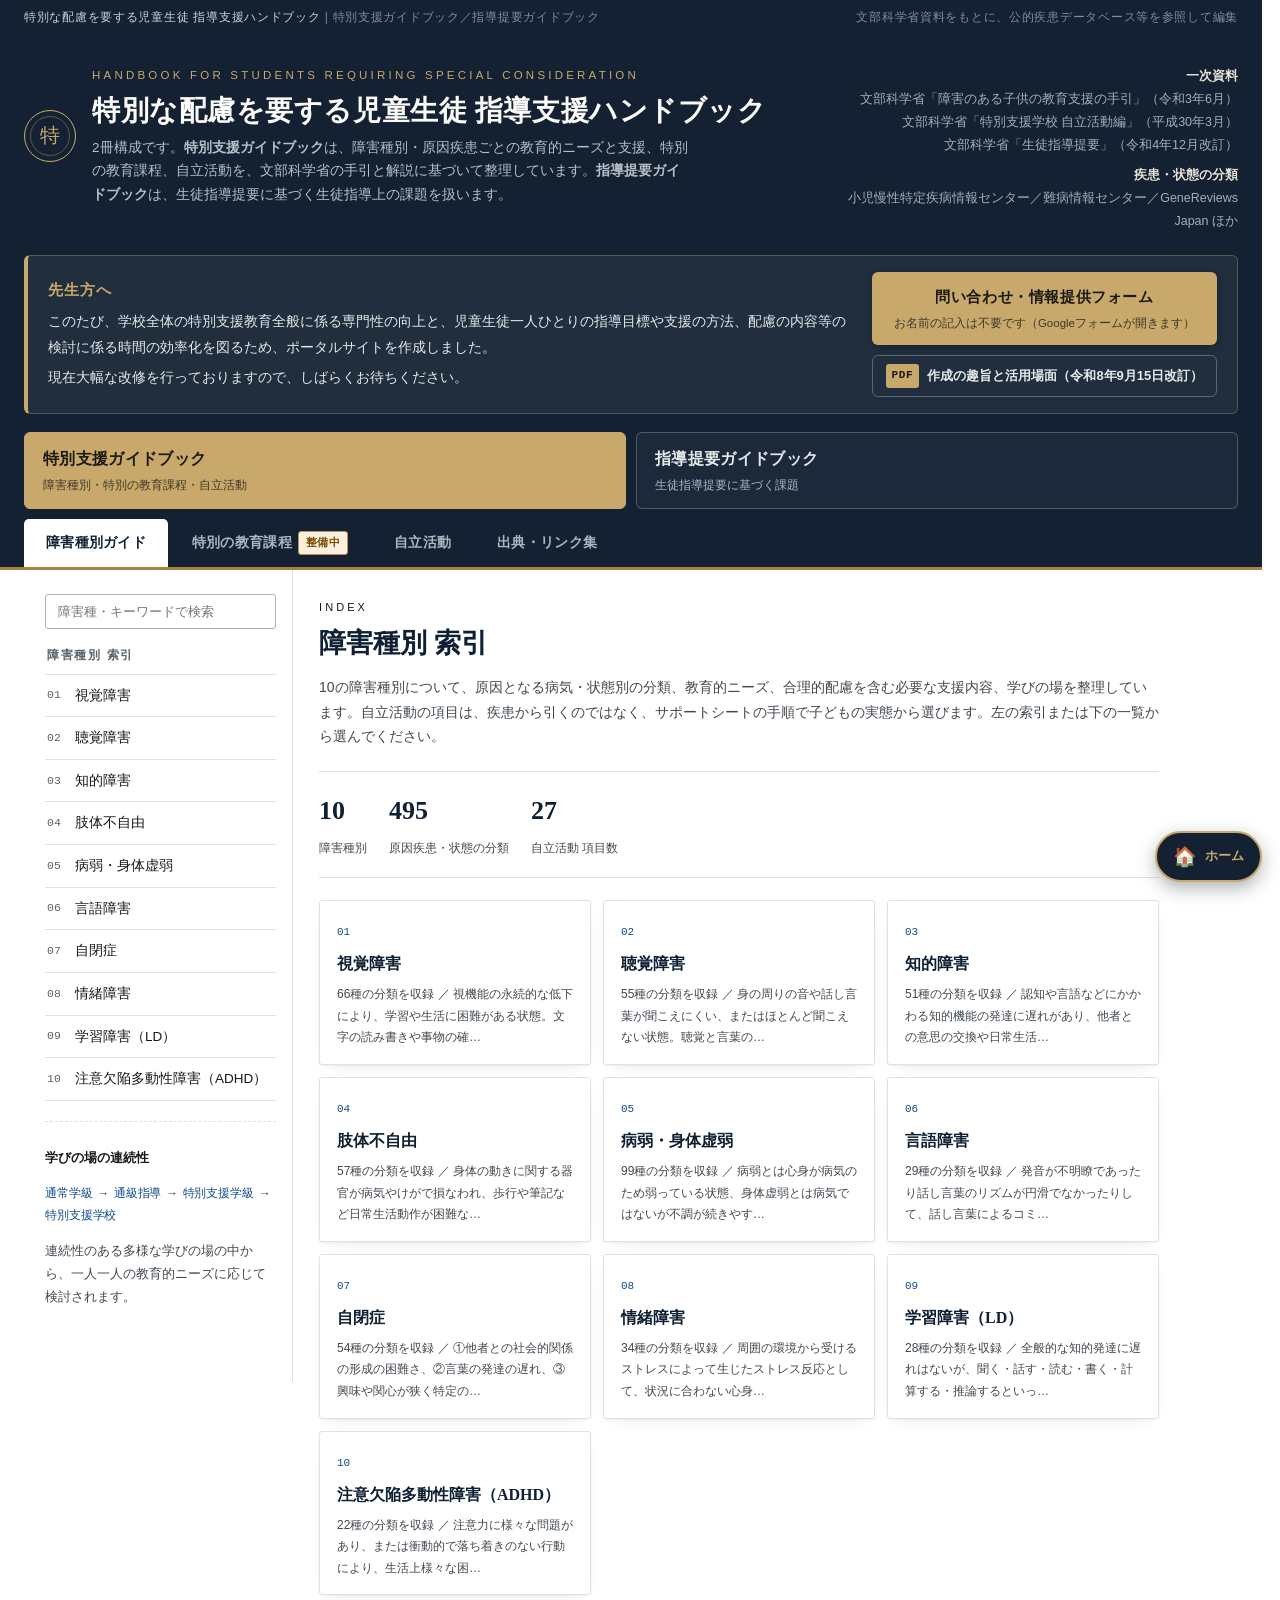
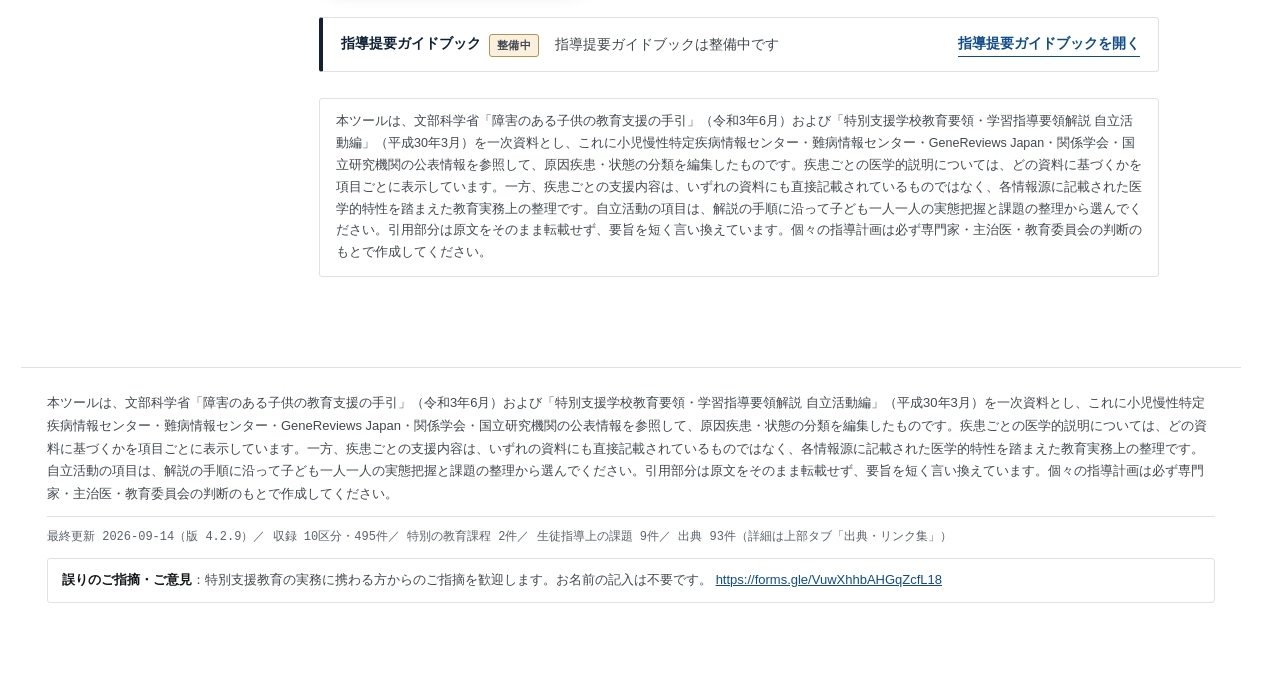
==== commit b4f15700: "Add files via upload" ====
--- a/index.html
+++ b/index.html
@@ -53,7 +53,7 @@
   <div class="header-notice" role="note" aria-label="ハンドブック作成のお知らせと情報提供のお願い">
     <div class="notice-text">
       <p class="notice-heading">先生方へ</p>
-      <p>このたび、学校全体の特別支援教育全般に係る専門性の向上と、幼児児童生徒一人ひとりの指導目標や支援の方法、配慮の内容等の検討に係る時間の効率化を図るため、ポータルサイトを作成しました。</p>
+      <p>このたび、学校全体の特別支援教育全般に係る専門性の向上と、児童生徒一人ひとりの指導目標や支援の方法、配慮の内容等の検討に係る時間の効率化を図るため、ポータルサイトを作成しました。</p>
       <p>現在大幅な改修を行っておりますので、しばらくお待ちください。</p>
     </div>
     <div class="notice-action">
--- a/style.css
+++ b/style.css
@@ -1094,12 +1094,15 @@
   .hk-list{margin:12px 0 0;padding-left:0;list-style:none;}
   .hk-list li{
     position:relative;
-    padding:7px 0 7px 20px;
-    font-size:14px;
-    line-height:1.85;
+    padding:10px 0 10px 22px;
+    font-size:14.5px;
+    line-height:1.9;
     color:var(--ink);
     border-bottom:1px dashed var(--line);
-  }
+    max-width:56em;
+  }
+  .hk-lead{font-weight:700;color:var(--ink-strong);}
+  .hk-signs li{padding:8px 0 8px 22px;}
   .hk-list li:last-child{border-bottom:none;}
   .hk-list li::before{
     content:"";
@@ -1113,7 +1116,7 @@
   .hk-ref a{color:var(--accent);}
 
   .hk-points{margin:14px 0 0;padding:0;list-style:none;counter-reset:none;}
-  .hk-points li{display:flex;gap:12px;align-items:flex-start;padding:8px 0;font-size:14px;line-height:1.85;color:var(--ink);}
+  .hk-points li{display:flex;gap:12px;align-items:flex-start;padding:10px 0;font-size:14.5px;line-height:1.9;color:var(--ink);max-width:56em;}
   .hk-pt-n{
     flex-shrink:0;
     width:26px;height:26px;
@@ -1137,8 +1140,8 @@
   .hk-dl dd{margin:0;font-size:13.5px;line-height:1.85;color:var(--ink);}
   @media (max-width:640px){.hk-dl-row{grid-template-columns:1fr;gap:4px;}}
 
-  .hk-groups{display:grid;gap:14px;margin-top:14px;}
-  .hk-group{background:var(--card);border:1px solid var(--line);border-radius:3px;padding:14px 18px 10px;}
+  .hk-groups{display:grid;gap:18px;margin-top:14px;}
+  .hk-group{background:var(--card);border:1px solid var(--line);border-radius:3px;padding:16px 22px 12px;}
   .hk-group h4{
     margin:0;
     font-family:var(--serif);
@@ -1149,6 +1152,30 @@
   }
   .hk-group .hk-list{margin-top:4px;}
 
+  .hk-toc{display:flex;flex-wrap:wrap;gap:8px;margin:14px 0 6px;}
+  .hk-toc a{
+    padding:6px 12px;
+    font-size:12.5px;font-weight:700;
+    color:var(--ink-strong);
+    background:var(--card);
+    border:1px solid var(--line-strong);
+    border-radius:16px;
+    text-decoration:none;
+  }
+  .hk-toc a:hover{border-color:var(--navy);}
+  .hk-basis-wrap summary{
+    cursor:pointer;
+    display:flex;align-items:center;justify-content:space-between;gap:12px;
+    padding:8px 0 8px 12px;
+    border-left:4px solid var(--navy);
+    list-style:none;
+  }
+  .hk-basis-wrap summary::-webkit-details-marker{display:none;}
+  .hk-basis-wrap summary .block-title-like{font-family:var(--serif);font-weight:700;font-size:16px;color:var(--ink-strong);}
+  .hk-basis-wrap summary::after{content:"開く";font-size:12px;color:var(--accent);margin-left:auto;}
+  .hk-basis-wrap[open] summary::after{content:"閉じる";}
+  .hk-basis-wrap summary .tally{margin-left:8px;}
+  .hk-basis li{font-size:13.5px;}
   .hk-rel{display:grid;grid-template-columns:repeat(auto-fill,minmax(250px,1fr));gap:10px;margin-top:14px;}
   .hk-rel-card{
     display:flex;flex-direction:column;gap:4px;
@@ -1707,6 +1734,7 @@
     .hk-home-note{border-left-color:var(--accent);}
     .j-step.on{border-color:var(--accent);}
     .lk-title{border-left-color:var(--accent);}
+    .hk-toc a:hover,.hk-basis-wrap summary{border-color:var(--accent);}
     .sp-num{background:var(--accent);color:#0b131c;}
     .sp-btn.primary{background:var(--accent);color:#0b131c;border-color:var(--accent);}
     .lk-jump a:hover{border-color:var(--accent);}
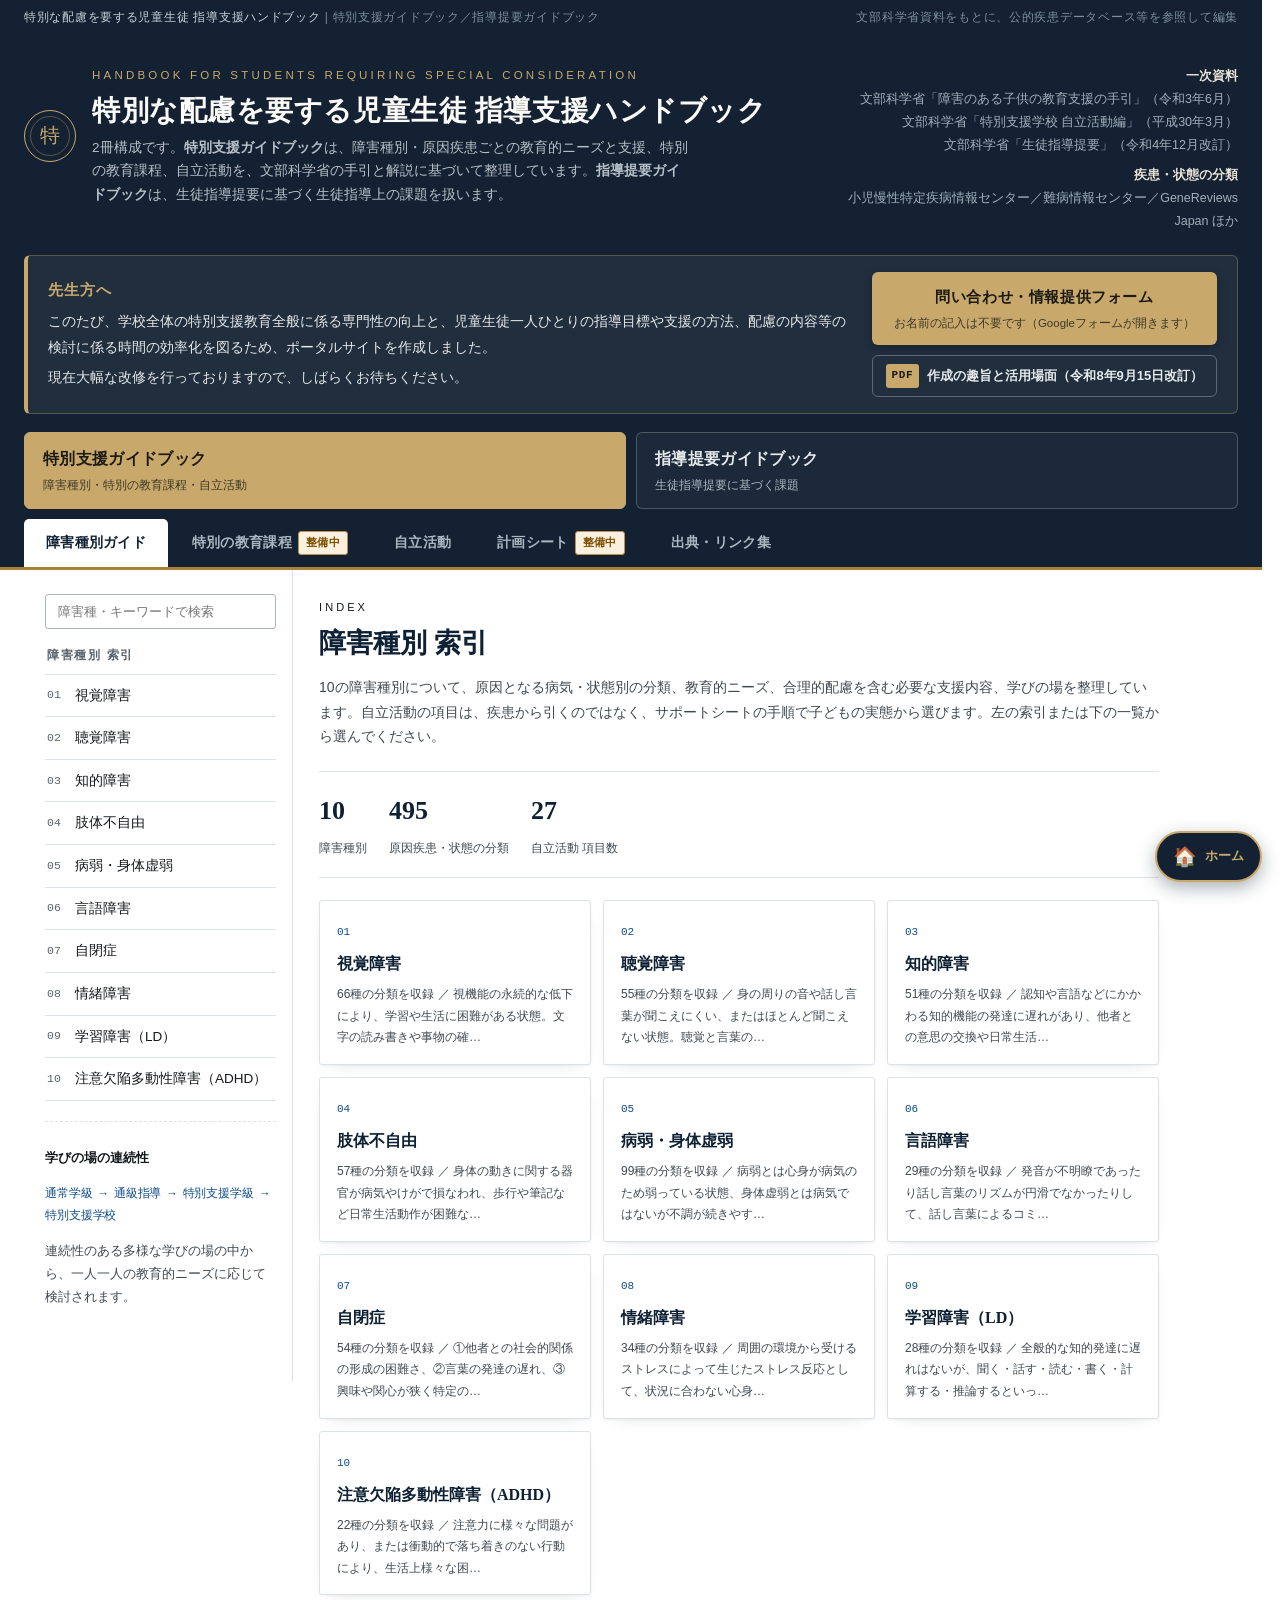
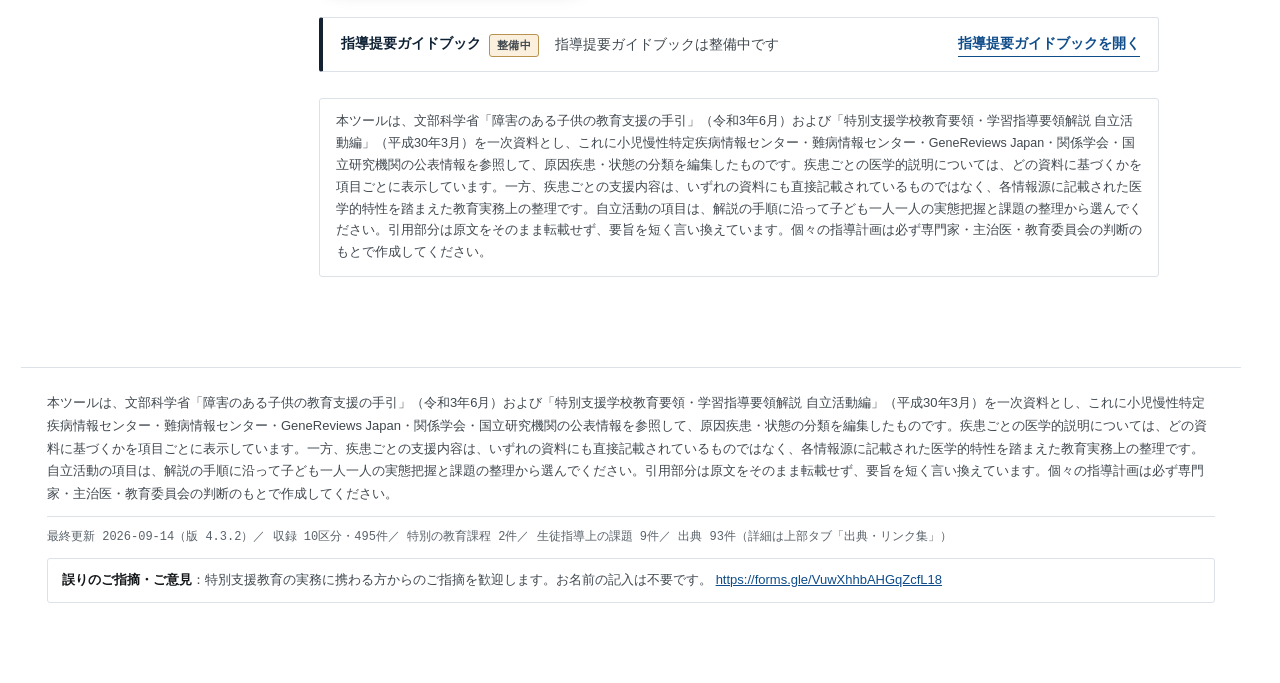
==== commit d3aa38ce: "Add files via upload" ====
--- a/index.html
+++ b/index.html
@@ -75,6 +75,7 @@
     <button id="tabGuide" class="on" type="button" data-book="tokushi">障害種別ガイド</button>
     <button id="tabCurriculum" type="button" data-book="tokushi">特別の教育課程</button>
     <button id="tabJiritsu" type="button" data-book="tokushi">自立活動</button>
+    <button id="tabPlan" type="button" data-book="tokushi">計画シート</button>
     <button id="tabSeito" type="button" data-book="teiyo">生徒指導上の課題</button>
     <button id="tabTerms" type="button" data-book="both">出典・リンク集</button>
   </div>
--- a/style.css
+++ b/style.css
@@ -1382,6 +1382,26 @@
   .mode-tabs button .maint-mini{margin-left:6px;}
   .sp-entry.maint-on{border-left-color:var(--tone-warn-bd);}
 
+  /* ---------- 2階シート（試作） ---------- */
+  .s2-gate-note{margin:8px 0 24px;padding:14px 16px;background:var(--card);border:1px dashed var(--line-strong);border-radius:3px;font-size:14px;color:var(--ink-soft);}
+  .s2-checks{display:flex;flex-wrap:wrap;gap:10px 18px;margin-top:10px;}
+  .s2-check{display:inline-flex;align-items:center;gap:8px;padding:8px 14px;border:1px solid var(--line-strong);border-radius:3px;background:var(--card);font-size:14px;font-weight:700;color:var(--ink-strong);cursor:pointer;}
+  .s2-check input{width:18px;height:18px;}
+  .s2-tabs{margin-top:12px;}
+  .s2-tabs button.off{opacity:.45;}
+  .s2-tabs button.off::after{content:"（未選択）";font-weight:400;font-size:11px;margin-left:4px;}
+  .s2-panel{padding-top:6px;}
+  .s2-sheet-sec{margin-top:16px;}
+  .s2-sheet-sec h4{margin:0 0 6px;font-family:var(--serif);font-size:15px;color:var(--ink-strong);display:flex;flex-wrap:wrap;gap:4px 12px;align-items:baseline;}
+  .s2-sheet-sec h4 span{font-family:var(--sans);font-size:12px;font-weight:400;color:var(--ink-soft);}
+  .s2-table{width:100%;border-collapse:collapse;font-size:13px;table-layout:fixed;}
+  .s2-table th,.s2-table td{border:1px solid var(--line-strong);padding:8px 10px;vertical-align:top;line-height:1.75;overflow-wrap:break-word;}
+  .s2-table th{width:200px;text-align:left;background:var(--paper2);color:var(--ink-strong);font-weight:700;}
+  @media (max-width:640px){
+    .s2-table th{width:110px;padding:6px 8px;}
+    .s2-table td{padding:6px 8px;}
+    .s2-table{font-size:12.5px;}
+  }
   /* --- フッター --- */
   footer p{margin:0 0 10px;}
   .footer-meta{
@@ -1574,6 +1594,12 @@
      紙の上でも辿れるよう本文の後ろに出す。
      ========================================================== */
   @media print{
+    body.s2-print header,body.s2-print .mode-tabs,body.s2-print .book-switch,body.s2-print .index,body.s2-print footer,
+    body.s2-print .crumb,body.s2-print .article-head,body.s2-print .overview,body.s2-print .section-disclaimer,
+    body.s2-print .sp-form,body.s2-print .source-box,body.s2-print .block:not(.s2-sheet){display:none !important;}
+    body.s2-print .s2-sheet{display:block !important;}
+    .s2-table th,.s2-table td{border:.5pt solid #000 !important;color:#000 !important;background:#fff !important;}
+    .s2-sheet-sec{break-inside:avoid;}
     @page{ margin:16mm 14mm; }
 
     html,body{
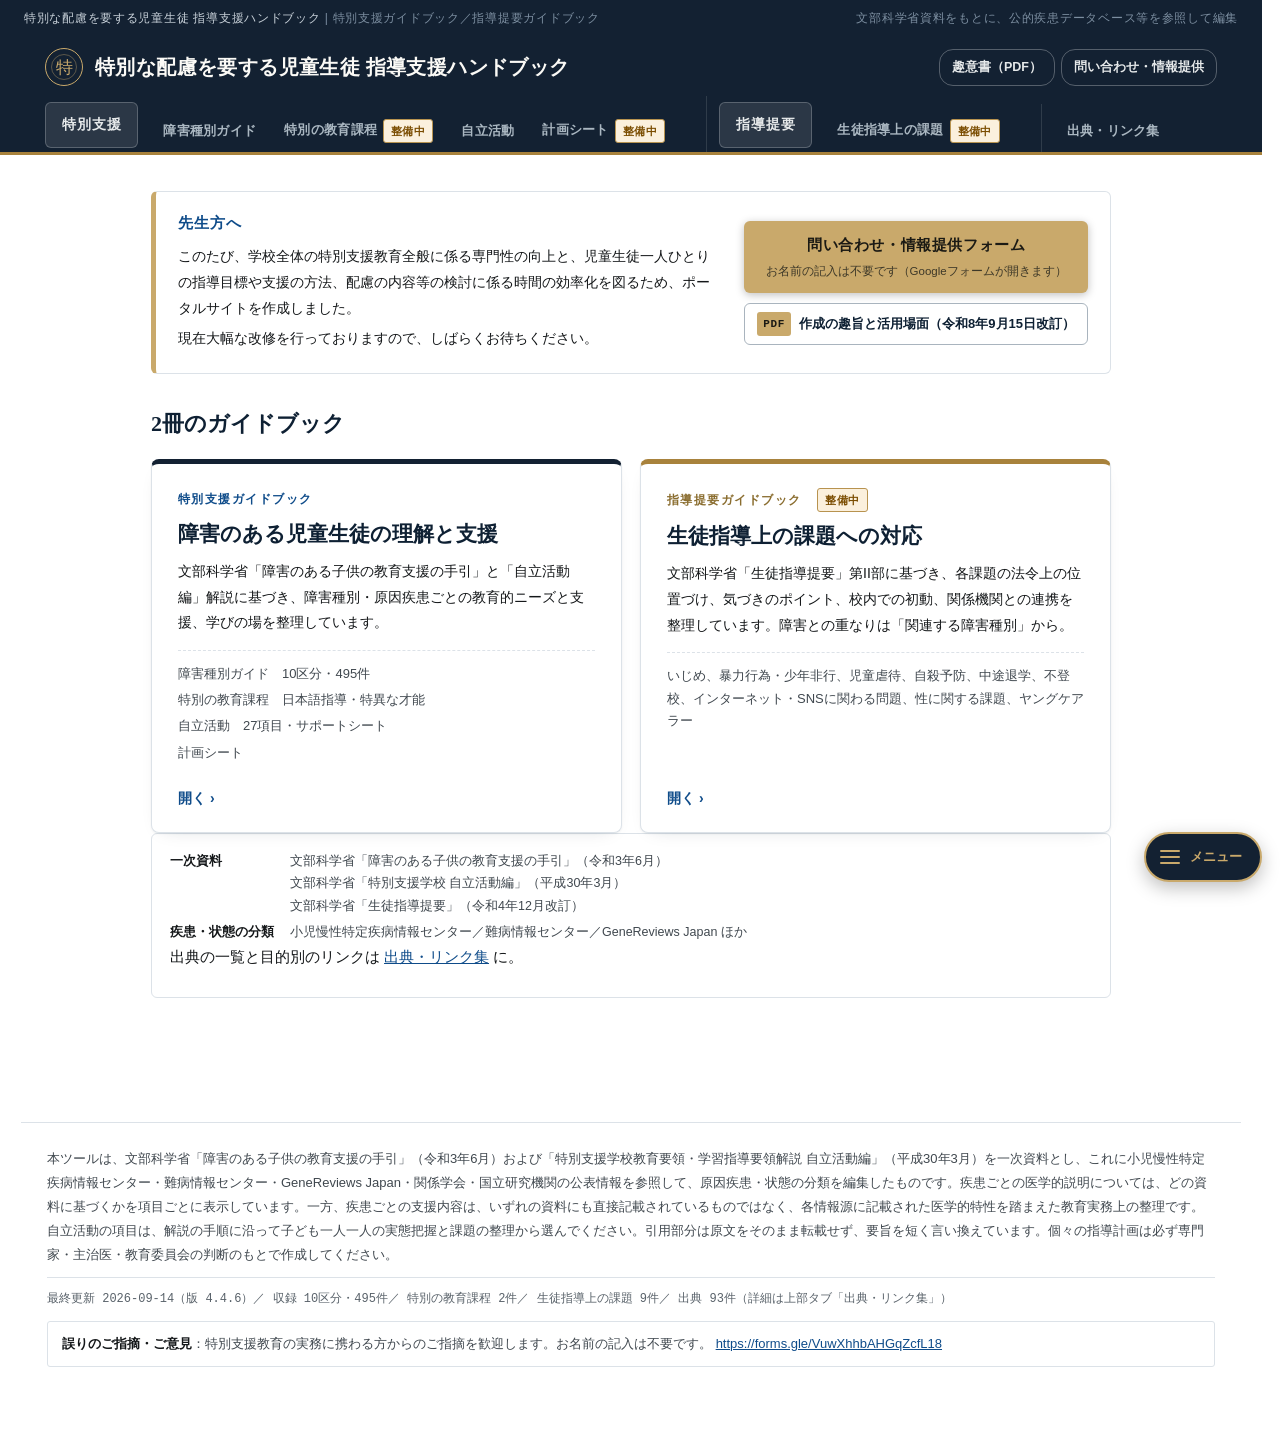
==== commit 4a02ad3f: "Add files via upload" ====
--- a/index.html
+++ b/index.html
@@ -32,59 +32,33 @@
 </div>
 
 <header>
-  <div class="header-inner">
-    <div class="brandmark">
+  <div class="masthead">
+    <div class="mast-left">
       <button class="emblem" id="homeEmblem" type="button" aria-label="ホームに戻る">特</button>
-      <div class="brand-text">
-        <p class="eyebrow">Handbook for Students Requiring Special Consideration</p>
-        <h1><button class="h1-home" id="homeLink" type="button">特別な配慮を要する児童生徒<wbr> 指導支援ハンドブック</button></h1>
-        <p class="lead">2冊構成です。<b>特別支援ガイドブック</b>は、障害種別・原因疾患ごとの教育的ニーズと支援、特別の教育課程、自立活動を、文部科学省の手引と解説に基づいて整理しています。<b>指導提要ガイドブック</b>は、生徒指導提要に基づく生徒指導上の課題を扱います。</p>
-      </div>
+      <h1><button class="h1-home" id="homeLink" type="button">特別な配慮を要する児童生徒<wbr> 指導支援ハンドブック</button></h1>
     </div>
-    <div class="credential">
-      <b>一次資料</b><br>
-      文部科学省「障害のある子供の教育支援の手引」（令和3年6月）<br>
-      文部科学省「特別支援学校 自立活動編」（平成30年3月）<br>
-      文部科学省「生徒指導提要」（令和4年12月改訂）<br>
-      <b style="display:inline-block;margin-top:6px;">疾患・状態の分類</b><br>
-      小児慢性特定疾病情報センター／難病情報センター／GeneReviews Japan ほか
+    <div class="mast-right">
+      <a href="https://backtree-create.github.io/tokushi_Guidebook/about.pdf" target="_blank" rel="noopener">趣意書（PDF）</a>
+      <a href="https://forms.gle/VuwXhhbAHGqZcfL18" target="_blank" rel="noopener">問い合わせ・情報提供</a>
     </div>
   </div>
-  <div class="header-notice" role="note" aria-label="ハンドブック作成のお知らせと情報提供のお願い">
-    <div class="notice-text">
-      <p class="notice-heading">先生方へ</p>
-      <p>このたび、学校全体の特別支援教育全般に係る専門性の向上と、児童生徒一人ひとりの指導目標や支援の方法、配慮の内容等の検討に係る時間の効率化を図るため、ポータルサイトを作成しました。</p>
-      <p>現在大幅な改修を行っておりますので、しばらくお待ちください。</p>
+  <nav class="navbar" aria-label="ガイドブックとタブ">
+    <div class="nav-group" data-book="tokushi">
+      <button class="nav-book" id="bookTokushi" type="button">特別支援</button>
+      <button id="tabGuide" class="on" type="button" data-book="tokushi">障害種別ガイド</button>
+      <button id="tabCurriculum" type="button" data-book="tokushi">特別の教育課程</button>
+      <button id="tabJiritsu" type="button" data-book="tokushi">自立活動</button>
+      <button id="tabPlan" type="button" data-book="tokushi">計画シート</button>
     </div>
-    <div class="notice-action">
-      <a class="notice-btn" href="https://forms.gle/VuwXhhbAHGqZcfL18" target="_blank" rel="noopener">
-        <span class="notice-btn-main">問い合わせ・情報提供フォーム</span>
-        <span class="notice-btn-sub">お名前の記入は不要です（Googleフォームが開きます）</span>
-      </a>
-      <a class="notice-doc" href="https://backtree-create.github.io/tokushi_Guidebook/about.pdf" target="_blank" rel="noopener">
-        <span class="notice-doc-icon" aria-hidden="true">PDF</span>
-        <span>作成の趣旨と活用場面（令和8年9月15日改訂）</span>
-      </a>
+    <div class="nav-group" data-book="teiyo">
+      <button class="nav-book" id="bookTeiyo" type="button">指導提要</button>
+      <button id="tabSeito" type="button" data-book="teiyo">生徒指導上の課題</button>
     </div>
-  </div>
-  <div class="book-switch" role="tablist" aria-label="ガイドブックの切替">
-    <button id="bookTokushi" class="on" type="button" role="tab"><b>特別支援ガイドブック</b><span>障害種別・特別の教育課程・自立活動</span></button>
-    <button id="bookTeiyo" type="button" role="tab"><b>指導提要ガイドブック</b><span>生徒指導提要に基づく課題</span></button>
-  </div>
-  <div class="mode-tabs">
-    <button id="tabGuide" class="on" type="button" data-book="tokushi">障害種別ガイド</button>
-    <button id="tabCurriculum" type="button" data-book="tokushi">特別の教育課程</button>
-    <button id="tabJiritsu" type="button" data-book="tokushi">自立活動</button>
-    <button id="tabPlan" type="button" data-book="tokushi">計画シート</button>
-    <button id="tabSeito" type="button" data-book="teiyo">生徒指導上の課題</button>
-    <button id="tabTerms" type="button" data-book="both">出典・リンク集</button>
-  </div>
+    <div class="nav-group nav-group-terms">
+      <button id="tabTerms" type="button" data-book="both">出典・リンク集</button>
+    </div>
+  </nav>
 </header>
-
-<button id="homeBtn" class="fab-home" type="button" aria-label="ホームに戻る">
-  <span class="fab-icon">🏠</span>
-  <span class="fab-label">ホーム</span>
-</button>
 
 <div class="layout" id="layoutRoot">
   <nav class="index" id="sideNav">
@@ -104,6 +78,9 @@
   <main id="mainContent"></main>
 </div>
 
+<button id="menuBtn" class="fab-menu" type="button" aria-haspopup="dialog" aria-expanded="false" aria-controls="navPanel"><span class="burger" aria-hidden="true"><span></span><span></span><span></span></span><span class="fab-label">メニュー</span></button>
+<div id="navPanel" class="nav-panel" role="dialog" aria-label="移動" hidden></div>
+
 <footer id="siteFooter"></footer>
 
 <!--BUILD:DATA--><!--/BUILD:DATA-->
--- a/style.css
+++ b/style.css
@@ -1152,7 +1152,7 @@
   }
   .hk-group .hk-list{margin-top:4px;}
 
-  .hk-toc{display:flex;flex-wrap:wrap;gap:8px;margin:14px 0 6px;}
+  .hk-toc{display:flex;flex-wrap:wrap;gap:8px;margin:20px 0 28px;}
   .hk-toc a{
     padding:6px 12px;
     font-size:12.5px;font-weight:700;
@@ -1593,6 +1593,326 @@
      紙に出す前提で整える。画面用の要素は落とし、リンク先のURLは
      紙の上でも辿れるよう本文の後ろに出す。
      ========================================================== */
+  /* ==========================================================
+     読みやすさの調整（版4.3.3）— 余白・行間・文字の大きさを全体で広げる
+     ========================================================== */
+  body{line-height:1.85;}
+  main{padding:36px 40px 100px;}
+  @media (max-width:900px){ main{padding:28px 20px 90px;} }
+  /* ヘッダーを軽くする：一次資料は右の欄をやめて名称の下に1行で */
+  .header-inner{gap:20px;padding-bottom:18px;}
+  .credential{
+    flex:1 1 100%;
+    max-width:none;
+    text-align:left;
+    font-size:12px;
+    line-height:1.7;
+    color:#8fa0ab;
+    padding-left:74px;
+  }
+  .credential b{display:inline;margin-right:6px;}
+  .credential br{display:none;}
+  @media (max-width:640px){ .credential{padding-left:0;} }
+  header p.lead{font-size:13.5px;max-width:720px;}
+  .header-notice{padding:14px 18px;margin-bottom:14px;}
+  .header-notice .notice-text p:not(.notice-heading){font-size:13px;line-height:1.75;}
+  .notice-btn{padding:10px 18px;min-width:220px;}
+  .book-switch{margin-bottom:8px;}
+  .book-switch button{padding:10px 16px;}
+  /* 本文：見出しを少し大きく、節の間を広く */
+  section.block{margin-bottom:48px;}
+  h3.block-title{font-size:15.5px;margin-bottom:12px;padding-bottom:10px;}
+  .block-sub{font-size:13.5px;line-height:1.8;margin-bottom:14px;}
+  .cat-title{font-size:26px;}
+  .article-head{margin-bottom:10px;padding-bottom:18px;}
+  /* 囲みを軽くする：線と影を減らし、余白で区切る */
+  .overview{padding:20px 24px;margin:20px 0 34px;box-shadow:none;border-color:transparent;font-size:15.5px;line-height:1.9;}
+  .section-disclaimer{padding:14px 18px;margin-bottom:22px;box-shadow:none;border-color:transparent;font-size:13.5px;line-height:1.85;}
+  .source-box{padding:18px 22px;line-height:1.85;}
+  /* 疾患の一覧と詳細 */
+  .disease-row{padding:15px 6px;}
+  .disease-row .d-name{font-size:15px;}
+  .disease-detail-inner{padding-top:6px;}
+  .d-overview{font-size:15px;line-height:1.9;max-width:60em;}
+  .dd-label{margin-top:18px;}
+  .dd-support li{padding:6px 0;line-height:1.85;font-size:14.5px;max-width:60em;}
+  .sv-block{padding:14px 18px;}
+  /* ホームのカード */
+  .home-card{padding:18px 20px;box-shadow:none;}
+  .home-card h4{font-size:16px;}
+  .hk-card{padding:20px 22px 18px;box-shadow:none;}
+  .hk-card h4{font-size:17.5px;}
+  .hk-card p{font-size:13px;line-height:1.85;}
+  /* 索引 */
+  nav.index{padding:28px 18px 60px 26px;}
+  nav.index button{padding:11px 8px;font-size:14px;}
+  /* 表 */
+  .item-table th,.item-table td{padding:11px 14px;line-height:1.8;}
+  /* 目的別リンク */
+  .lk-row{padding:14px 18px;}
+  .lk-guide{gap:28px;}
+  /* ==========================================================
+     ヘッダーの圧縮（版4.4.0）: 2段。名称＋リンク／2冊とタブを1本の帯
+     ========================================================== */
+  header{padding:0;}
+  .masthead{
+    max-width:1220px;margin:0 auto;
+    display:flex;align-items:center;justify-content:space-between;gap:16px;
+    padding:12px 24px 10px;
+  }
+  .mast-left{display:flex;align-items:center;gap:12px;min-width:0;}
+  .masthead .emblem,.topbar .emblem{width:38px;height:38px;font-size:17px;flex-shrink:0;}
+  .masthead h1,.topbar h1{margin:0;font-size:clamp(16px,1.6vw,20px);line-height:1.3;}
+  .masthead h1 .h1-home{white-space:normal;}
+  .mast-right{display:flex;gap:6px;flex-shrink:0;}
+  .mast-right a{
+    padding:6px 12px;
+    font-size:12.5px;font-weight:700;
+    color:#e6e9ea;text-decoration:none;
+    border:1px solid rgba(255,255,255,.28);border-radius:14px;
+    white-space:nowrap;
+  }
+  .mast-right a:hover{border-color:var(--gold-soft);color:#fff;}
+  .navbar{
+    max-width:1220px;margin:0 auto;
+    display:flex;flex-wrap:wrap;align-items:flex-end;gap:0 18px;
+    padding:0 24px;
+  }
+  .nav-group{display:flex;align-items:flex-end;gap:2px;padding:6px 0 0;}
+  .nav-group.on .nav-book{color:#1b1a14;background:var(--gold-soft);}
+  .nav-group-terms{margin-left:auto;}
+  .nav-book{
+    all:unset;cursor:pointer;
+    font-family:var(--sans);font-size:11.5px;font-weight:700;letter-spacing:.06em;
+    color:#c8d0d8;background:rgba(255,255,255,.08);
+    padding:6px 9px;margin:0 6px 6px 0;border-radius:3px;
+  }
+  .nav-book:hover{background:rgba(255,255,255,.16);color:#fff;}
+  .navbar button:not(.nav-book){
+    all:unset;cursor:pointer;
+    font-family:var(--sans);font-size:13.5px;font-weight:600;letter-spacing:.02em;
+    color:#aab7c1;padding:10px 16px;border-radius:5px 5px 0 0;
+  }
+  .navbar button:not(.nav-book).on{background:var(--paper);color:var(--ink-strong);}
+  .navbar button:not(.nav-book):not(.on):hover{color:#eef0ec;}
+  .navbar button .maint-mini{margin-left:6px;}
+  @media (max-width:760px){
+    .masthead{padding:10px 14px 8px;}
+    .masthead h1{font-size:15px;}
+    .mast-right a{padding:5px 9px;font-size:11.5px;}
+    .navbar{flex-wrap:nowrap;overflow-x:auto;padding:0 10px;gap:0 10px;-webkit-overflow-scrolling:touch;scrollbar-width:none;}
+    .navbar::-webkit-scrollbar{display:none;}
+    .nav-group{flex-shrink:0;}
+    .nav-group-terms{margin-left:6px;}
+    .navbar button:not(.nav-book){padding:10px 12px;font-size:13px;white-space:nowrap;}
+  }
+  @media (max-width:520px){
+    .top-strip{display:none;}                   /* 狭い画面では帯を出さない（名称は見出しにある） */
+    .mast-right{display:none;}                  /* 趣意書と問い合わせはホームの案内から */
+    .masthead{padding:10px 12px 6px;}
+    .masthead h1{font-size:14.5px;}
+  }
+
+  /* 右下の「メニュー」ボタンとパネル（開閉と選択にアニメーション） */
+  .fab-menu{
+    all:unset;
+    position:fixed;right:18px;bottom:18px;z-index:60;
+    display:flex;align-items:center;gap:10px;
+    background:var(--navy);color:var(--gold-soft);
+    border:2px solid var(--gold-soft);border-radius:30px;
+    padding:11px 18px 11px 14px;
+    font-family:var(--sans);font-size:13px;font-weight:700;
+    cursor:pointer;box-shadow:0 6px 18px rgba(0,0,0,.25);
+    transition:transform .18s cubic-bezier(.2,.8,.2,1), box-shadow .18s, background .18s;
+  }
+  .fab-menu:hover{transform:translateY(-2px);box-shadow:0 10px 24px rgba(0,0,0,.3);}
+  .fab-menu:active{transform:scale(.96);}
+  .fab-menu.open{background:var(--gold-soft);color:#1b1a14;}
+  .fab-menu:focus-visible{outline:2px solid var(--gold-soft);outline-offset:3px;}
+  /* 三本線 → ×。3本目を消し、上下2本を回転させる */
+  .burger{position:relative;width:20px;height:14px;display:block;flex-shrink:0;}
+  .burger span{
+    position:absolute;left:0;width:20px;height:2px;border-radius:2px;
+    background:currentColor;
+    transition:transform .26s cubic-bezier(.2,.8,.2,1), opacity .18s, top .26s cubic-bezier(.2,.8,.2,1);
+  }
+  .burger span:nth-child(1){top:0;}
+  .burger span:nth-child(2){top:6px;}
+  .burger span:nth-child(3){top:12px;}
+  .fab-menu.open .burger span:nth-child(1){top:6px;transform:rotate(45deg);}
+  .fab-menu.open .burger span:nth-child(2){opacity:0;transform:scaleX(.2);}
+  .fab-menu.open .burger span:nth-child(3){top:6px;transform:rotate(-45deg);}
+  .nav-panel{
+    position:fixed;right:18px;bottom:74px;z-index:59;
+    width:min(340px,calc(100vw - 36px));
+    background:var(--card);color:var(--ink);
+    border:1px solid var(--line-strong);border-radius:12px;
+    box-shadow:0 12px 36px rgba(0,0,0,.28);
+    overflow:hidden;
+    transform-origin:100% 100%;
+    opacity:0;transform:translateY(10px) scale(.96);
+    transition:opacity .2s ease, transform .22s cubic-bezier(.2,.8,.2,1);
+    pointer-events:none;
+  }
+  .nav-panel.open{opacity:1;transform:none;pointer-events:auto;}
+  .nav-panel-head{display:flex;justify-content:space-between;align-items:center;padding:10px 14px;background:var(--paper2);border-bottom:1px solid var(--line);font-size:12.5px;font-weight:700;color:var(--ink-soft);}
+  .nav-panel-close{all:unset;cursor:pointer;font-size:12px;color:var(--accent);padding:4px 6px;border-radius:4px;transition:background .15s;}
+  .nav-panel-close:hover{background:rgba(0,0,0,.05);}
+  .nav-panel-group{padding:8px 8px 6px;}
+  .nav-panel-group + .nav-panel-group{border-top:1px solid var(--line);}
+  .nav-panel-group p{margin:2px 8px 4px;font-size:11.5px;letter-spacing:.06em;color:var(--ink-faint);font-weight:700;}
+  /* 項目は開くときに上から順にふわっと出る */
+  .nav-panel-item{
+    display:flex;align-items:center;gap:8px;
+    padding:10px 12px;border-radius:8px;
+    font-size:14px;font-weight:600;color:var(--ink-strong);text-decoration:none;
+    position:relative;overflow:hidden;
+    opacity:0;transform:translateY(6px);
+    transition:background .15s, color .15s, transform .15s, opacity .25s;
+  }
+  .nav-panel.open .nav-panel-item{opacity:1;transform:none;}
+  .nav-panel-group:nth-child(2) .nav-panel-item:nth-child(2){transition-delay:.03s;}
+  .nav-panel-group:nth-child(2) .nav-panel-item:nth-child(3){transition-delay:.06s;}
+  .nav-panel-group:nth-child(2) .nav-panel-item:nth-child(4){transition-delay:.09s;}
+  .nav-panel-group:nth-child(2) .nav-panel-item:nth-child(5){transition-delay:.12s;}
+  .nav-panel-group:nth-child(3) .nav-panel-item{transition-delay:.15s;}
+  .nav-panel-group:nth-child(4) .nav-panel-item{transition-delay:.18s;}
+  .nav-panel-item::before{
+    content:"";position:absolute;left:0;top:0;bottom:0;width:3px;border-radius:2px;
+    background:var(--accent);transform:scaleY(0);transition:transform .18s cubic-bezier(.2,.8,.2,1);
+  }
+  .nav-panel-item:hover{background:var(--paper2);transform:translateX(3px);}
+  .nav-panel-item:hover::before{transform:scaleY(1);}
+  .nav-panel-item.on{background:var(--navy);color:#fff;}
+  .nav-panel-item.on::before{background:var(--gold-soft);transform:scaleY(1);}
+  .nav-panel-item.on .maint-mini{background:#fff;}
+  /* 選んだ項目：短く光って、他は薄くなる */
+  .nav-panel-item.pressed{background:var(--gold-soft);color:#1b1a14;transform:scale(.98);}
+  .nav-panel-item.dim{opacity:.35;}
+  .nav-panel-item:active{transform:scale(.98);}
+  @media (max-width:520px){
+    .nav-panel{
+      left:0;right:0;bottom:0;width:auto;border-radius:16px 16px 0 0;
+      max-height:80vh;overflow-y:auto;padding-bottom:env(safe-area-inset-bottom,0);
+      transform-origin:50% 100%;
+      transform:translateY(24px);
+    }
+    .nav-panel.open{transform:none;}
+    .fab-menu{z-index:61;}
+    body.nav-open .fab-menu{bottom:auto;top:12px;}
+  }
+  @media (prefers-reduced-motion:reduce){
+    .fab-menu,.burger span,.nav-panel,.nav-panel-item{transition:none !important;}
+  }
+  /* ホーム先頭のお知らせと2冊の説明 */
+  .home-notice{
+    display:flex;justify-content:space-between;align-items:center;gap:24px;
+    margin:0 0 18px;padding:18px 22px;
+    background:var(--navy);color:#e6e9ea;
+    border-left:5px solid var(--gold-soft);border-radius:6px;
+  }
+  .home-notice-text{flex:1 1 420px;min-width:0;}
+  .home-notice-heading{margin:0 0 6px;font-family:var(--serif);font-weight:700;font-size:15px;letter-spacing:.06em;color:var(--gold-soft);}
+  .home-notice-text p:not(.home-notice-heading){margin:0 0 4px;font-size:14px;line-height:1.85;color:#e6e9ea !important;}
+  .home-notice .home-notice-heading{color:var(--gold-soft) !important;}
+  .home-notice-actions{display:flex;flex-direction:column;gap:10px;flex:0 0 auto;}
+  .home-notice .notice-btn{min-width:230px;}
+  .home-intro{margin:0 0 30px;padding:0 4px;}
+  .home-intro p{margin:0 0 10px;font-size:14.5px;line-height:1.9;color:var(--ink);max-width:60em;}
+  .home-intro-src{margin:0;display:grid;grid-template-columns:max-content 1fr;gap:4px 16px;font-size:12.5px;line-height:1.8;color:var(--ink-soft);}
+  .home-intro-src dt{font-weight:700;color:var(--ink);}
+  .home-intro-src dd{margin:0;}
+  @media (max-width:760px){
+    .home-notice{flex-direction:column;align-items:stretch;gap:14px;padding:16px;}
+    .home-notice .notice-btn{width:100%;min-width:0;}
+    .home-intro-src{grid-template-columns:1fr;gap:2px;}
+  }
+  /* ホームのお知らせを軽く：白地に金の縁 */
+  .home-notice{background:var(--card);color:var(--ink);border:1px solid var(--line);border-left:5px solid var(--gold-soft);}
+  .home-notice-text p:not(.home-notice-heading){color:var(--ink) !important;}
+  .home-notice .home-notice-heading{color:var(--accent) !important;}
+  .home-notice .notice-doc{color:var(--ink-strong);border-color:var(--line-strong);}
+  .home-notice .notice-doc:hover{background:var(--paper2);}
+  /* メニューの中身（版4.4.3）：ページ内の見出し・障害種別・道具・操作 */
+  .nav-panel{width:min(400px,calc(100vw - 36px));max-height:min(78vh,720px);overflow-y:auto;}
+  .nav-panel-chips{display:flex;flex-wrap:wrap;gap:6px;padding:2px 6px 4px;}
+  .nav-chip{
+    all:unset;cursor:pointer;
+    display:inline-flex;align-items:center;gap:6px;
+    padding:6px 10px;border-radius:14px;
+    font-family:var(--sans);font-size:12.5px;font-weight:600;color:var(--ink-strong);
+    background:var(--paper2);border:1px solid transparent;
+    transition:background .15s,border-color .15s,transform .12s;
+  }
+  .nav-chip:hover{border-color:var(--accent);background:var(--card);transform:translateY(-1px);}
+  .nav-chip:active,.nav-chip.pressed{transform:scale(.96);background:var(--gold-soft);color:#1b1a14;}
+  .nav-chip.on{background:var(--navy);color:#fff;}
+  .nav-chip .num{font-family:var(--mono);font-size:11px;color:var(--accent);}
+  .nav-chip.on .num{color:var(--gold-soft);}
+  .nav-panel-chips.cats .nav-chip{padding:6px 9px;}
+  .nav-panel-actions{display:flex;flex-wrap:wrap;gap:6px;padding:10px 12px 12px;background:var(--paper2);}
+  .nav-action{
+    all:unset;cursor:pointer;flex:1 1 auto;text-align:center;
+    padding:9px 10px;border-radius:8px;
+    font-family:var(--sans);font-size:13px;font-weight:700;color:#fff;background:var(--navy);
+    transition:background .15s,transform .12s;
+  }
+  .nav-action:hover{background:var(--accent);}
+  .nav-action:active,.nav-action.pressed{transform:scale(.97);}
+  /* 本文の読み幅と左右のバランス */
+  .layout{max-width:1260px;}
+  .layout.wide main{max-width:1040px;}
+  main > .jiritsu-table-wrap,main > .home-view{max-width:960px;}
+  @media (max-width:520px){
+    .nav-panel{max-height:80vh;}
+  }
+  /* 冊の切替（特別支援／指導提要）をタブより一回り大きく */
+  .nav-book{
+    font-size:14px;letter-spacing:.06em;
+    padding:9px 16px;margin:0 10px 4px 0;
+    border-radius:6px;
+    color:#e6e9ea;background:rgba(255,255,255,.10);
+    border:1px solid rgba(255,255,255,.22);
+  }
+  .nav-book:hover{background:rgba(255,255,255,.2);border-color:var(--gold-soft);}
+  .nav-group.on .nav-book{background:var(--gold-soft);color:#1b1a14;border-color:var(--gold-soft);box-shadow:0 2px 8px rgba(0,0,0,.25);}
+  .navbar button:not(.nav-book){font-size:13px;padding:9px 13px;}
+  .navbar .nav-group + .nav-group{margin-left:10px;padding-left:12px;border-left:1px solid rgba(255,255,255,.12);}
+  .navbar .nav-group-terms{border-left:none;}
+  @media (max-width:760px){
+    .nav-book{font-size:13px;padding:8px 12px;}
+    .navbar .nav-group + .nav-group{margin-left:6px;padding-left:8px;}
+  }
+  /* 全体のホーム：2冊への分岐 */
+  .site-home{max-width:1040px;}
+  .site-home-h{font-family:var(--serif);font-size:22px;margin:30px 0 14px;color:var(--ink-strong);}
+  .book-cards{display:grid;grid-template-columns:repeat(auto-fit,minmax(320px,1fr));gap:18px;}
+  .book-card{
+    display:flex;flex-direction:column;gap:10px;
+    padding:24px 26px 20px;
+    background:var(--card);
+    border:1px solid var(--line);
+    border-top:5px solid var(--navy);
+    border-radius:8px;
+    text-decoration:none;color:var(--ink);
+    box-shadow:var(--shadow);
+    transition:transform .15s, box-shadow .15s, border-color .15s;
+  }
+  .book-card:hover{transform:translateY(-3px);box-shadow:0 12px 28px rgba(19,33,50,.16);border-color:var(--navy);}
+  .book-card.teiyo{border-top-color:var(--gold-line);}
+  .book-card.teiyo:hover{border-color:var(--gold-line);}
+  .book-card-kicker{font-family:var(--sans);font-size:12px;font-weight:700;letter-spacing:.12em;color:var(--accent);display:flex;align-items:center;gap:8px;}
+  .book-card.teiyo .book-card-kicker{color:#8a6d2f;}
+  .book-card-title{font-family:var(--serif);font-size:21px;font-weight:700;color:var(--ink-strong);line-height:1.35;}
+  .book-card-desc{font-size:14px;line-height:1.85;color:var(--ink);}
+  .book-card-list{display:flex;flex-direction:column;gap:4px;margin-top:4px;padding-top:12px;border-top:1px dashed var(--line);font-size:13px;color:var(--ink-soft);line-height:1.7;}
+  .book-card-go{margin-top:auto;padding-top:12px;font-weight:700;color:var(--accent);font-size:14px;}
+  .site-home-cross{margin:16px 4px 26px;font-size:13.5px;color:var(--ink-soft);line-height:1.8;}
+  .site-home .home-intro{margin:0 0 24px;padding:16px 18px;background:var(--card);border:1px solid var(--line);border-radius:6px;}
+  .site-home-more{margin:10px 0 0;font-size:13px;color:var(--ink-soft);}
+  .site-home .home-notice{margin-bottom:6px;}
+  /* 全体のホームでは冊の切替はどちらも点いていない状態にする */
+  body.at-site-home .nav-group .nav-book{background:rgba(255,255,255,.10);color:#e6e9ea;}
   @media print{
     body.s2-print header,body.s2-print .mode-tabs,body.s2-print .book-switch,body.s2-print .index,body.s2-print footer,
     body.s2-print .crumb,body.s2-print .article-head,body.s2-print .overview,body.s2-print .section-disclaimer,
@@ -1614,7 +1934,7 @@
     .top-strip,.mode-tabs,.fab-home,.install-banner,
     .index,.search-wrap,.disease-hits,.school-stage,
     .support-tabs,.crumb,
-    .fb-line,.d-hint,.chevron,.header-notice,.book-switch{
+    .fb-line,.d-hint,.chevron,.header-notice,.book-switch,.fab-menu,.nav-panel,.navbar,.mast-right,.side-backdrop,.site-nav{
       display:none !important;
     }
 
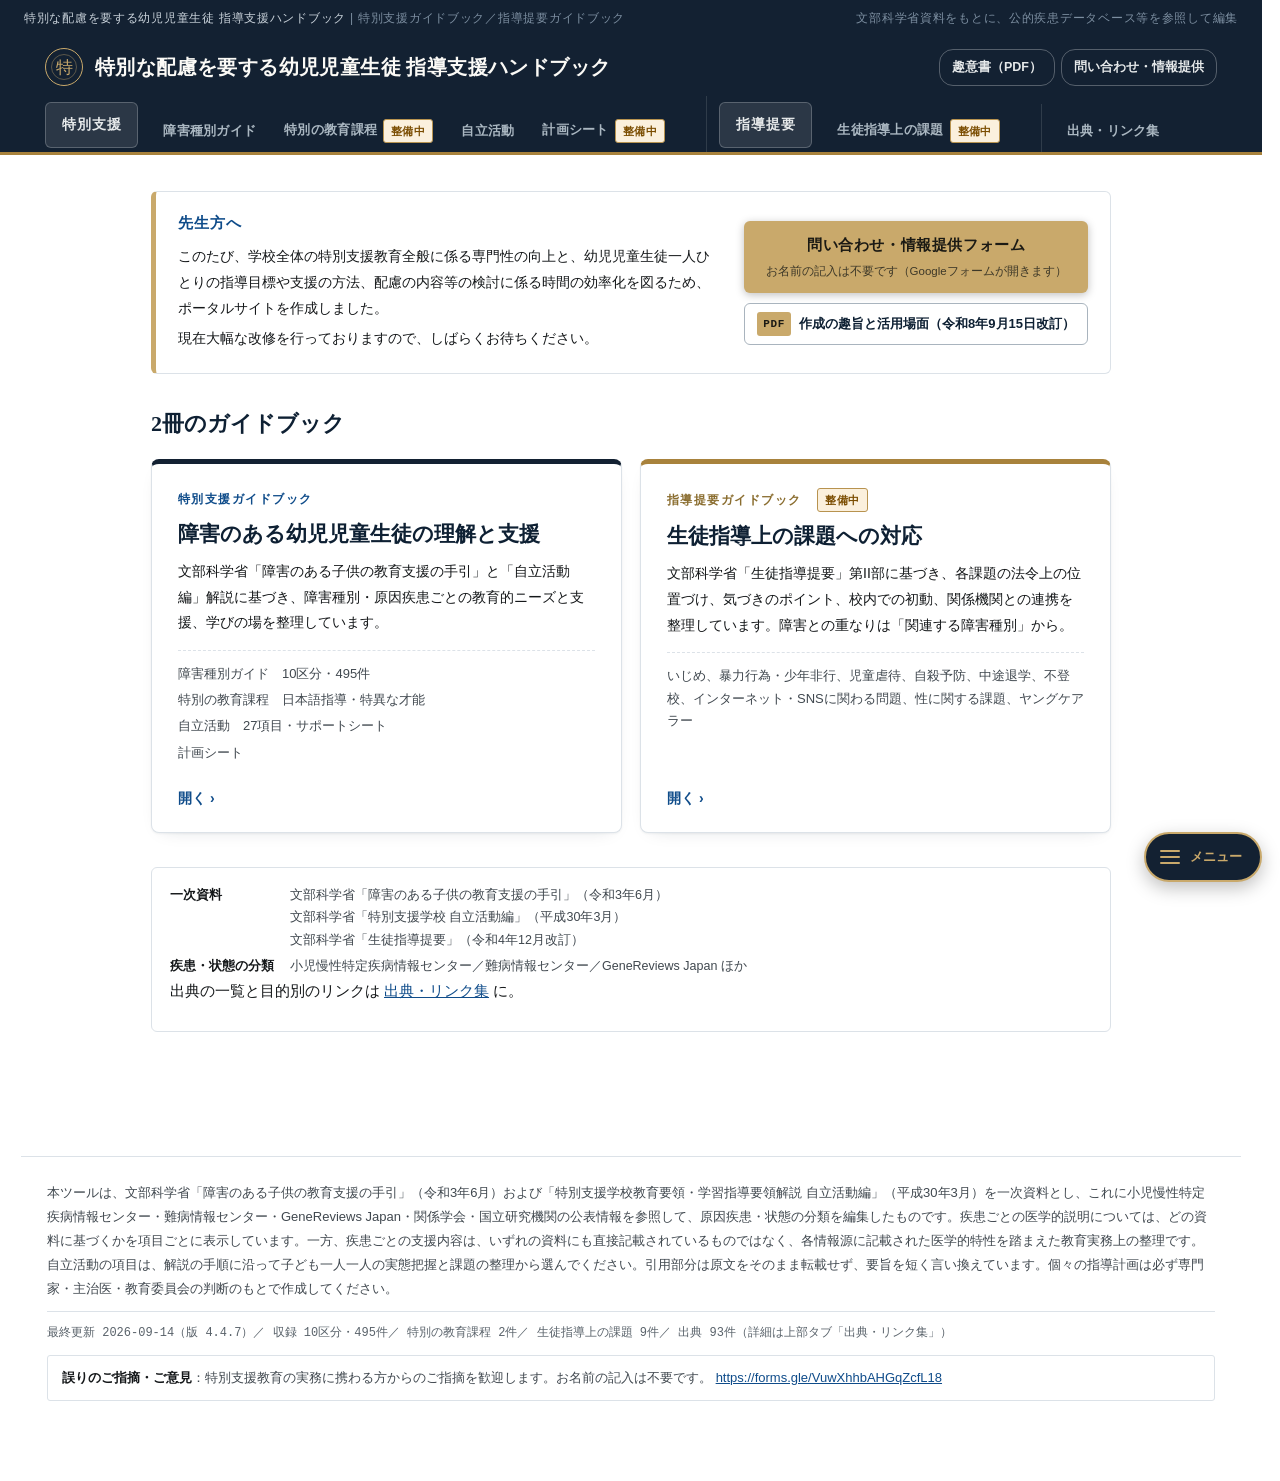
==== commit 381998c5: "Add files via upload" ====
--- a/index.html
+++ b/index.html
@@ -3,7 +3,7 @@
 <head>
 <meta charset="UTF-8">
 <meta name="viewport" content="width=device-width, initial-scale=1.0, viewport-fit=cover">
-<title>特別な配慮を要する児童生徒 指導支援ハンドブック</title>
+<title>特別な配慮を要する幼児児童生徒 指導支援ハンドブック</title>
 <meta name="description" content="特別支援ガイドブック（障害種別・特別の教育課程・自立活動）と指導提要ガイドブック（生徒指導提要に基づく課題）の2冊を収めた、校内向けの指導支援ハンドブック。">
 <meta name="theme-color" content="#132132">
 <!-- 検索避け: 校内向けのため索引に載せない（robots.txt と対で機能する） -->
@@ -27,7 +27,7 @@
 </div>
 
 <div class="top-strip">
-  <span>特別な配慮を要する児童生徒 指導支援ハンドブック <span class="dim">| 特別支援ガイドブック／指導提要ガイドブック</span></span>
+  <span>特別な配慮を要する幼児児童生徒 指導支援ハンドブック <span class="dim">| 特別支援ガイドブック／指導提要ガイドブック</span></span>
   <span class="dim">文部科学省資料をもとに、公的疾患データベース等を参照して編集</span>
 </div>
 
@@ -35,7 +35,7 @@
   <div class="masthead">
     <div class="mast-left">
       <button class="emblem" id="homeEmblem" type="button" aria-label="ホームに戻る">特</button>
-      <h1><button class="h1-home" id="homeLink" type="button">特別な配慮を要する児童生徒<wbr> 指導支援ハンドブック</button></h1>
+      <h1><button class="h1-home" id="homeLink" type="button">特別な配慮を要する幼児児童生徒<wbr> 指導支援ハンドブック</button></h1>
     </div>
     <div class="mast-right">
       <a href="https://backtree-create.github.io/tokushi_Guidebook/about.pdf" target="_blank" rel="noopener">趣意書（PDF）</a>
--- a/style.css
+++ b/style.css
@@ -1886,7 +1886,7 @@
   /* 全体のホーム：2冊への分岐 */
   .site-home{max-width:1040px;}
   .site-home-h{font-family:var(--serif);font-size:22px;margin:30px 0 14px;color:var(--ink-strong);}
-  .book-cards{display:grid;grid-template-columns:repeat(auto-fit,minmax(320px,1fr));gap:18px;}
+  .book-cards{display:grid;grid-template-columns:repeat(auto-fit,minmax(320px,1fr));gap:18px;margin-bottom:34px;}
   .book-card{
     display:flex;flex-direction:column;gap:10px;
     padding:24px 26px 20px;
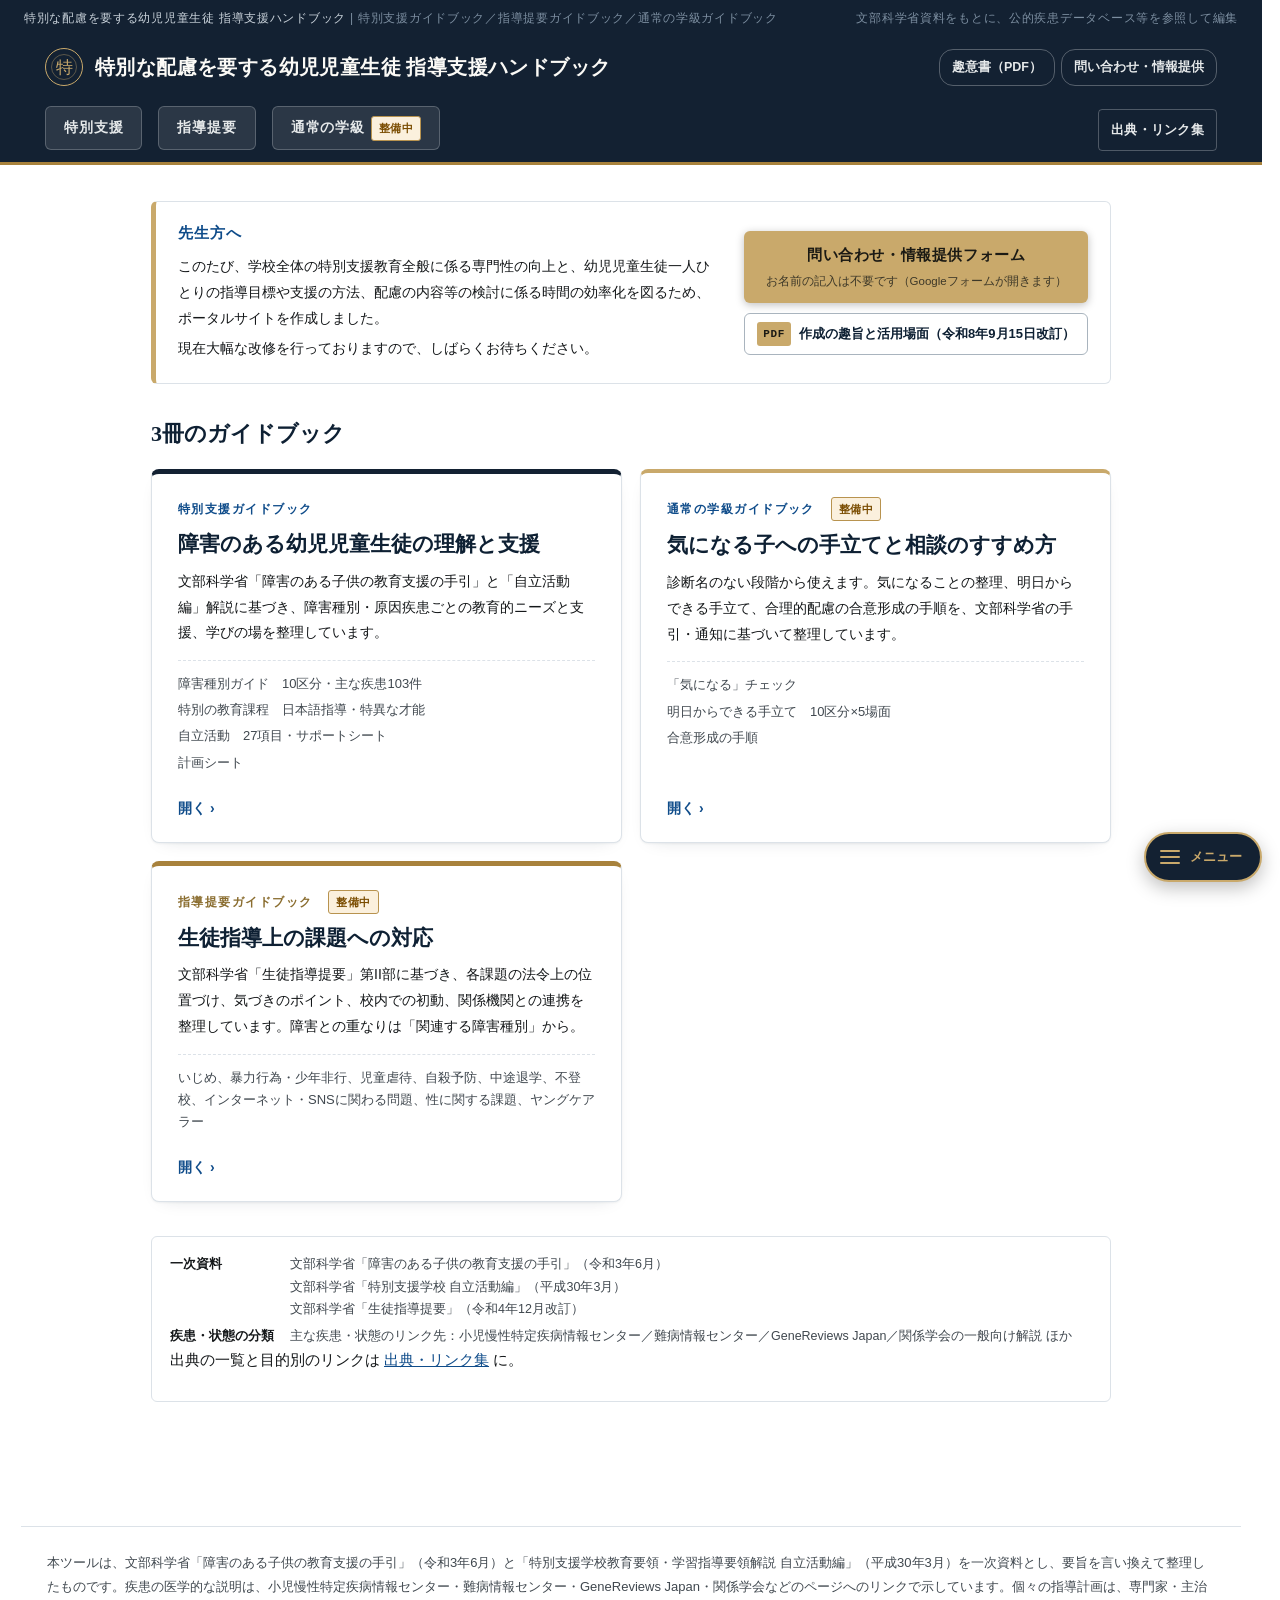
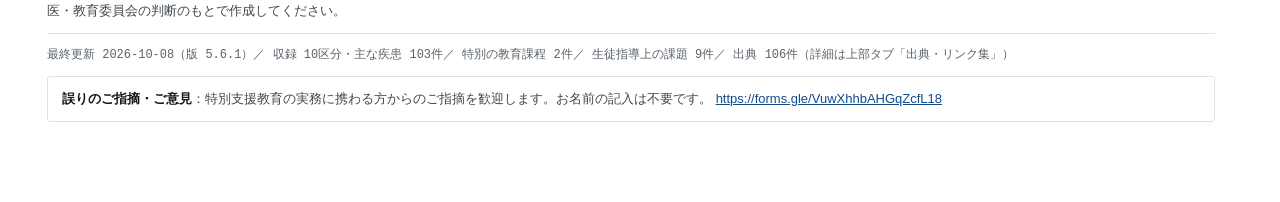
==== commit b32dc1ab: "Add files via upload" ====
--- a/index.html
+++ b/index.html
@@ -4,7 +4,7 @@
 <meta charset="UTF-8">
 <meta name="viewport" content="width=device-width, initial-scale=1.0, viewport-fit=cover">
 <title>特別な配慮を要する幼児児童生徒 指導支援ハンドブック</title>
-<meta name="description" content="特別支援ガイドブック（障害種別・特別の教育課程・自立活動）と指導提要ガイドブック（生徒指導提要に基づく課題）の2冊を収めた、校内向けの指導支援ハンドブック。">
+<meta name="description" content="特別支援ガイドブック（障害種別・特別の教育課程・自立活動）、指導提要ガイドブック（生徒指導提要に基づく課題）、通常の学級ガイドブック（気になる子への手立てと合意形成）の3冊を収めた、校内向けの指導支援ハンドブック。">
 <meta name="theme-color" content="#132132">
 <!-- 検索避け: 校内向けのため索引に載せない（robots.txt と対で機能する） -->
 <meta name="robots" content="noindex, nofollow, noarchive">
@@ -27,7 +27,7 @@
 </div>
 
 <div class="top-strip">
-  <span>特別な配慮を要する幼児児童生徒 指導支援ハンドブック <span class="dim">| 特別支援ガイドブック／指導提要ガイドブック</span></span>
+  <span>特別な配慮を要する幼児児童生徒 指導支援ハンドブック <span class="dim">| 特別支援ガイドブック／指導提要ガイドブック／通常の学級ガイドブック</span></span>
   <span class="dim">文部科学省資料をもとに、公的疾患データベース等を参照して編集</span>
 </div>
 
@@ -43,19 +43,21 @@
     </div>
   </div>
   <nav class="navbar" aria-label="ガイドブックとタブ">
-    <div class="nav-group" data-book="tokushi">
-      <button class="nav-book" id="bookTokushi" type="button">特別支援</button>
+    <div class="nav-row nav-books">
+      <button class="nav-book" id="bookTokushi" type="button" data-book="tokushi">特別支援</button>
+      <button class="nav-book" id="bookTeiyo" type="button" data-book="teiyo">指導提要</button>
+      <button class="nav-book" id="bookTsujo" type="button" data-book="tsujo">通常の学級</button>
+      <button id="tabTerms" class="nav-terms" type="button" data-book="both">出典・リンク集</button>
+    </div>
+    <div class="nav-row nav-tabs" id="navTabs" data-current="tokushi">
       <button id="tabGuide" class="on" type="button" data-book="tokushi">障害種別ガイド</button>
       <button id="tabCurriculum" type="button" data-book="tokushi">特別の教育課程</button>
       <button id="tabJiritsu" type="button" data-book="tokushi">自立活動</button>
       <button id="tabPlan" type="button" data-book="tokushi">計画シート</button>
-    </div>
-    <div class="nav-group" data-book="teiyo">
-      <button class="nav-book" id="bookTeiyo" type="button">指導提要</button>
       <button id="tabSeito" type="button" data-book="teiyo">生徒指導上の課題</button>
-    </div>
-    <div class="nav-group nav-group-terms">
-      <button id="tabTerms" type="button" data-book="both">出典・リンク集</button>
+      <button id="tabCheck" type="button" data-book="tsujo">「気になる」チェック</button>
+      <button id="tabTedate" type="button" data-book="tsujo">明日からできる手立て</button>
+      <button id="tabGoui" type="button" data-book="tsujo">合意形成の手順</button>
     </div>
   </nav>
 </header>
--- a/style.css
+++ b/style.css
@@ -1272,6 +1272,8 @@
   .sp-entry-main b{font-family:var(--serif);font-size:17px;color:var(--ink-strong);}
   .sp-entry-main span{font-size:13px;line-height:1.75;color:var(--ink-soft);}
   .sp-entry-mark{font-size:24px;color:var(--accent);}
+  /* カード内の説明文用の指定（span の色と大きさ）が「整備中」の印にも効いていたのを外す */
+  .sp-entry-main .maint-mini{font-size:11px;color:var(--tone-warn-fg);line-height:1.5;}
 
   .sp-num{
     display:inline-flex;align-items:center;justify-content:center;
@@ -1298,6 +1300,10 @@
     resize:vertical;
   }
   .sp-field textarea:focus,.sp-field input:focus{outline:2px solid var(--accent);outline-offset:1px;border-color:var(--accent);}
+  .sp-level{display:flex;flex-wrap:wrap;align-items:center;gap:8px 14px;margin:6px 0 14px;padding:10px 14px;background:var(--card);border:1px solid var(--line);border-radius:3px;}
+  .sp-radio{display:inline-flex;align-items:center;gap:6px;font-size:14px;font-weight:600;color:var(--ink-strong);cursor:pointer;}
+  .sp-radio input{width:16px;height:16px;}
+  .sp-radio .sp-hint{margin-left:2px;}
   .sp-two{display:grid;grid-template-columns:1fr 1fr;gap:0 18px;}
   @media (max-width:640px){.sp-two{grid-template-columns:1fr;}}
 
@@ -1372,6 +1378,7 @@
   .maint a{color:var(--accent);font-weight:700;}
   .maint-mini{
     display:inline-block;
+    font-family:var(--sans);
     margin-left:8px;
     padding:1px 7px;
     font-size:11px;font-weight:700;letter-spacing:.04em;
@@ -1913,6 +1920,46 @@
   .site-home .home-notice{margin-bottom:6px;}
   /* 全体のホームでは冊の切替はどちらも点いていない状態にする */
   body.at-site-home .nav-group .nav-book{background:rgba(255,255,255,.10);color:#e6e9ea;}
+  /* ---------- ダークモードの視認性（版4.4.9） ----------
+     青の強調色を明るくし、濃紺で塗っていた「選択中」は金色に置き換える（濃紺は地に沈む） */
+  @media (prefers-color-scheme: dark){
+    :root:not([data-theme="light"]){
+      --accent:#a6cdf5;
+      --accent-soft:#1a2a3a;
+    }
+  }
+  :root[data-theme="dark"]{ --accent:#a6cdf5; --accent-soft:#1a2a3a; }
+  @media (prefers-color-scheme: dark){
+    :root:not([data-theme="light"]) ul.cat-list li.active button,
+    :root:not([data-theme="light"]) .nav-link.on,
+    :root:not([data-theme="light"]) .nav-panel-item.on,
+    :root:not([data-theme="light"]) .nav-chip.on{background:var(--gold-soft);color:#1b1a14;}
+    :root:not([data-theme="light"]) .nav-chip.on .num,
+    :root:not([data-theme="light"]) ul.cat-list li.active button .num{color:#5a4a20;}
+    :root:not([data-theme="light"]) .nav-panel-item.on .maint-mini{background:#fff;color:#1b1a14;}
+    :root:not([data-theme="light"]) .nav-action{background:#2a4460;color:#fff;}
+    :root:not([data-theme="light"]) .nav-action:hover{background:#3a5c80;}
+    :root:not([data-theme="light"]) .book-card{border-top-color:var(--accent);}
+    :root:not([data-theme="light"]) .book-card:hover{border-color:var(--accent);}
+    :root:not([data-theme="light"]) .book-card.teiyo{border-top-color:var(--gold-soft);}
+    :root:not([data-theme="light"]) .book-card.teiyo .book-card-kicker{color:var(--gold-soft);}
+    :root:not([data-theme="light"]) .dd-label{color:var(--accent);}
+    :root:not([data-theme="light"]) .src-ref{color:var(--accent);}
+    :root:not([data-theme="light"]) .hk-cross-book,
+    :root:not([data-theme="light"]) .hk-chapter{color:var(--accent);}
+    :root:not([data-theme="light"]) .sv-block,
+    :root:not([data-theme="light"]) .hk-status{border-left-color:var(--accent);}
+    :root:not([data-theme="light"]) .hk-card .num,
+    :root:not([data-theme="light"]) .hk-rel-card .num{color:var(--accent);}
+    :root:not([data-theme="light"]) .stage-flow{color:var(--accent);}
+    :root:not([data-theme="light"]) .home-notice-heading,
+    :root:not([data-theme="light"]) .lk-label{color:var(--accent) !important;}
+    :root:not([data-theme="light"]) .lk-row:hover,
+    :root:not([data-theme="light"]) .lk-row:focus-visible{background:var(--accent-soft);}
+    :root:not([data-theme="light"]) .sp-entry{border-left-color:var(--gold-soft);}
+    :root:not([data-theme="light"]) .hk-toc a.on,
+    :root:not([data-theme="light"]) .j-step.on{border-color:var(--gold-soft);}
+  }
   @media print{
     body.s2-print header,body.s2-print .mode-tabs,body.s2-print .book-switch,body.s2-print .index,body.s2-print footer,
     body.s2-print .crumb,body.s2-print .article-head,body.s2-print .overview,body.s2-print .section-disclaimer,
@@ -2248,3 +2295,326 @@
   @media print{
     .form-line{background:#fff !important;border-color:#666 !important;}
   }
+
+  /* ==========================================================
+     版5.0 障害種別ページの新しい型（軸・実態把握・固有の見方・疾患）
+     ========================================================== */
+  .v5-view .overview{margin-bottom:10px;}
+  .v5-toc{margin-top:14px;}
+  .v5-ref{
+    display:inline-block;margin-left:6px;padding:1px 6px;border-radius:3px;
+    font-family:var(--mono);font-size:11px;letter-spacing:.02em;line-height:1.5;vertical-align:middle;
+    color:var(--ink-faint);background:var(--paper2);border:1px solid var(--line);text-decoration:none;white-space:nowrap;
+  }
+  a.v5-ref:hover{color:var(--accent);border-color:var(--accent);background:var(--accent-soft);}
+  .item-table a.v5-ref[target="_blank"]::after{content:none;}
+
+  /* 軸の表 */
+  table.v5-axes td.item-name{width:170px;}
+  .v5-axis-n{
+    display:inline-flex;align-items:center;justify-content:center;width:20px;height:20px;margin-right:6px;border-radius:50%;
+    background:var(--navy);color:#fff;font-family:var(--mono);font-size:11px;vertical-align:middle;
+  }
+  .v5-level{
+    display:inline-block;margin:2px 6px 2px 0;padding:2px 8px;border-radius:3px;
+    background:var(--tag-bg);color:var(--tag-fg);font-size:12.5px;line-height:1.6;
+  }
+  @media (max-width:640px){table.v5-axes td.item-name{width:120px;}}
+
+  /* この子の支援を考える */
+  .v5-think-card{
+    background:var(--card);border:1px solid var(--gold-line);border-left:5px solid var(--gold-line);border-radius:3px;
+    padding:18px 22px 20px;box-shadow:var(--shadow);
+  }
+  .v5-think-card p{margin:0 0 10px;font-size:14.5px;line-height:1.85;color:var(--ink);}
+  .v5-think-card .v5-think-sub{font-size:12.5px;color:var(--ink-faint);}
+  .v5-think-btn{display:inline-block;text-decoration:none;margin-top:4px;}
+  .v5-think-btn .maint-mini{margin-left:8px;font-size:11px;color:var(--tone-warn-fg);}
+
+  /* 実態把握（5欄） */
+  .v5-assess-grid{display:grid;grid-template-columns:repeat(auto-fit,minmax(260px,1fr));gap:12px;margin-top:6px;}
+  .v5-assess-two{display:grid;grid-template-columns:repeat(auto-fit,minmax(280px,1fr));gap:12px;margin-top:12px;}
+  .v5-assess-card{background:var(--card);border:1px solid var(--line);border-radius:3px;padding:14px 18px 12px;}
+  .v5-assess-card.how,.v5-assess-card.tests{background:var(--paper2);}
+  .v5-assess-head{
+    display:flex;align-items:center;gap:8px;margin:0 0 8px;font-family:var(--sans);font-weight:700;font-size:14px;color:var(--ink-strong);
+    padding-bottom:8px;border-bottom:1px solid var(--line);
+  }
+  .v5-assess-card ul{margin:0;padding-left:18px;}
+  .v5-assess-card li{font-size:13.5px;line-height:1.8;margin:3px 0;color:var(--ink);}
+  .v5-tests{margin:0;}
+  .v5-tests dt{font-weight:700;font-size:13.5px;color:var(--ink-strong);margin-top:6px;}
+  .v5-tests dd{margin:0 0 4px;font-size:13px;color:var(--ink-soft);line-height:1.7;}
+
+  /* 固有の見方・指導内容 */
+  .v5-spec{margin:12px 0 0;}
+  .v5-spec h4{
+    margin:0 0 6px;font-family:var(--sans);font-size:14.5px;font-weight:700;color:var(--ink-strong);
+    padding-left:10px;border-left:4px solid var(--gold-line);
+  }
+  .v5-spec .hk-list{margin-top:2px;}
+  .v5-spec .hk-groups{margin-top:8px;}
+
+  /* 主な疾患・状態 */
+  .v5-cond-group{margin-top:14px;}
+  .v5-cond-group > h4{
+    margin:0 0 6px;font-family:var(--sans);font-size:13px;font-weight:700;letter-spacing:.06em;color:var(--ink-faint);text-transform:none;
+  }
+  .v5-cond{
+    background:var(--card);border:1px solid var(--line);border-radius:3px;padding:12px 16px;margin-bottom:8px;
+    transition:box-shadow .25s,border-color .25s;
+  }
+  .v5-cond.hit{border-color:var(--gold-line);box-shadow:0 0 0 3px var(--gold-soft);}
+  .v5-cond-head{display:flex;flex-wrap:wrap;align-items:center;gap:6px 10px;margin:0 0 4px;}
+  .v5-cond-head b{font-size:15px;color:var(--ink-strong);}
+  .v5-cond-axis{
+    font-size:11.5px;padding:2px 8px;border-radius:3px;background:var(--tone-info-bg);color:var(--tone-info-fg);border:1px solid var(--tone-info-bd);
+  }
+  .v5-cond-line{margin:0 0 6px;font-size:13.5px;line-height:1.8;color:var(--ink);}
+  .v5-links{margin:0;padding:0;list-style:none;display:flex;flex-wrap:wrap;gap:4px 14px;}
+  .v5-links li{font-size:12.5px;line-height:1.7;}
+  .v5-links li a{color:var(--accent);text-decoration:underline;text-underline-offset:2px;}
+  .v5-links .basis-pub{margin-left:4px;color:var(--ink-faint);font-size:11.5px;}
+  .v5-links .v5-link-note{display:block;color:var(--ink-faint);font-size:11.5px;}
+  .v5-cond-foot{margin:12px 0 0;font-size:13px;color:var(--ink-soft);}
+  .v5-cond-foot a{color:var(--accent);}
+  .source-box .v5-links{display:block;}
+  .source-box .v5-links li{margin:2px 0;}
+
+  /* ホームのカードの印 */
+  .home-card .v5-tag{
+    display:inline-block;margin-left:8px;padding:1px 7px;border-radius:3px;vertical-align:middle;
+    font-size:11px;font-weight:600;letter-spacing:.04em;background:var(--gold-soft);color:var(--navy);
+  }
+
+  /* サポートシートが障害種の観点を受け取ったとき */
+  .sp-cat-banner{
+    display:flex;flex-wrap:wrap;align-items:baseline;gap:6px 14px;margin:0 0 16px;padding:12px 16px;
+    background:var(--card);border:1px solid var(--gold-line);border-left:5px solid var(--gold-line);border-radius:3px;
+  }
+  .sp-cat-banner b{font-size:14.5px;color:var(--ink-strong);}
+  .sp-cat-banner span{flex:1 1 100%;font-size:13px;line-height:1.75;color:var(--ink-soft);}
+  .sp-cat-banner a{font-size:13px;color:var(--accent);}
+  .sp-cat select{
+    font:inherit;font-size:14px;padding:6px 10px;border:1px solid var(--line-strong);border-radius:3px;background:var(--card);color:var(--ink);min-width:240px;
+  }
+  .sp-field textarea::placeholder{color:var(--ink-faint);opacity:.75;font-size:12.5px;}
+
+  @media (prefers-color-scheme: dark){
+    .v5-axis-n{background:var(--gold-line);color:var(--navy);}
+    .v5-level{background:#1e2a36;color:#cfe0f2;}
+    .home-card .v5-tag{color:#10151a;}
+  }
+
+  /* 版5.0.1：実態把握の見出しの番号の円が横に伸びないように */
+  .v5-assess-head .sp-num{flex:0 0 auto;width:24px;height:24px;min-width:24px;border-radius:50%;display:inline-flex;align-items:center;justify-content:center;padding:0;}
+  .v5-links li a[href^="#/"]{text-decoration:none;font-weight:600;}
+
+  /* 版5.2.0：サポートシートが障害種の観点を持つときの補助 */
+  .sp-cat-tools{display:flex;flex-wrap:wrap;align-items:center;gap:8px 14px;margin:0 0 12px;}
+  .sp-cat-tools .sp-hint{font-size:12px;color:var(--ink-faint);}
+  .sp-cat-ref{margin:0 0 14px;border:1px solid var(--line);border-left:4px solid var(--gold-line);border-radius:3px;background:var(--paper2);}
+  .sp-cat-ref summary{cursor:pointer;padding:10px 14px;font-weight:700;font-size:14px;color:var(--ink-strong);}
+  .sp-cat-ref summary .sp-hint{display:block;font-weight:400;font-size:12px;color:var(--ink-faint);margin-top:2px;}
+  .sp-cat-ref-body{padding:0 16px 12px;}
+  .sp-cat-ref-head{margin:8px 0 4px;font-size:13px;font-weight:700;color:var(--ink-soft);}
+  .sp-cat-ref-body ul{margin:0;padding-left:18px;}
+  .sp-cat-ref-body li{font-size:13.5px;line-height:1.75;}
+
+  /* 版5.3.0：サポートシート ①実態把握の障害種ごとの項目 */
+  .sp-col{margin:0 0 18px;padding:14px 16px 6px;background:var(--card);border:1px solid var(--line);border-radius:3px;}
+  .sp-col-head{display:flex;align-items:center;gap:8px;margin:0 0 10px;font-family:var(--sans);font-weight:700;font-size:15px;color:var(--ink-strong);padding-bottom:8px;border-bottom:1px solid var(--line);}
+  .sp-col-head .sp-num{flex:0 0 auto;width:24px;height:24px;min-width:24px;border-radius:50%;display:inline-flex;align-items:center;justify-content:center;padding:0;}
+  .sp-grid{display:grid;grid-template-columns:repeat(auto-fill,minmax(260px,1fr));gap:8px 16px;margin-bottom:6px;}
+  .sp-grid .sp-f{margin:0 0 6px;}
+  .sp-grid .sp-f.sp-f-checks,.sp-grid .sp-f.sp-f-image,.sp-grid .sp-f textarea{grid-column:1 / -1;}
+  .sp-grid .sp-f:has(textarea){grid-column:1 / -1;}
+  .sp-f select,.sp-f input[type="text"],.sp-f input[type="number"]{font:inherit;font-size:14px;padding:6px 10px;border:1px solid var(--line-strong);border-radius:3px;background:var(--paper);color:var(--ink);width:100%;}
+  .sp-num-wrap{display:flex;align-items:center;gap:6px;}
+  .sp-num-wrap input{max-width:140px;}
+  .sp-unit{font-size:13px;color:var(--ink-faint);}
+  .sp-f .v5-ref{margin-left:6px;}
+  .sp-checks{display:flex;flex-wrap:wrap;gap:4px 14px;}
+  .sp-check-item{font-size:13.5px;display:inline-flex;align-items:center;gap:4px;cursor:pointer;}
+  .sp-img-row{display:flex;flex-wrap:wrap;align-items:center;gap:8px 14px;}
+  .sp-img-add{cursor:pointer;display:inline-block;}
+  .sp-thumbs{display:flex;flex-wrap:wrap;gap:10px;margin-top:8px;}
+  .sp-thumb{margin:0;width:180px;background:var(--paper2);border:1px solid var(--line);border-radius:3px;padding:6px;}
+  .sp-thumb img{display:block;width:100%;height:120px;object-fit:contain;background:#fff;border-radius:2px;}
+  .sp-thumb figcaption{display:flex;flex-wrap:wrap;align-items:center;gap:4px;margin-top:6px;font-size:11.5px;}
+  .sp-thumb-name{flex:1 1 100%;color:var(--ink-faint);white-space:nowrap;overflow:hidden;text-overflow:ellipsis;}
+  .sp-mini{font:inherit;font-size:11.5px;padding:2px 8px;border:1px solid var(--line-strong);border-radius:3px;background:var(--card);color:var(--ink);cursor:pointer;}
+  .sp-mini.danger{color:#8a2a2a;}
+  .sp-img-note{margin-bottom:12px;}
+  @media (prefers-color-scheme: dark){ .sp-thumb img{background:#fff;} .sp-mini.danger{color:#f0a0a0;} }
+  .sp-img-state{font:inherit;font-size:13.5px;padding:5px 8px;border:1px solid var(--line-strong);border-radius:3px;background:var(--paper);color:var(--ink);}
+
+  /* 版5.4.0：出典・リンク集の表 */
+  .lk-view table.item-table{table-layout:fixed;min-width:0;width:100%;}
+  .lk-view table.item-table td{word-break:break-word;vertical-align:top;}
+  .lk-view table.item-table td.item-name{width:auto;}
+  .lk-view .src-note{display:block;margin-top:3px;font-weight:400;font-size:12px;color:var(--ink-faint);line-height:1.6;}
+  .lk-view td.lk-date{font-family:var(--mono);font-size:12.5px;color:var(--ink-soft);white-space:nowrap;}
+  .lk-src-group{
+    display:flex;align-items:center;justify-content:space-between;margin:22px 0 8px;padding-left:10px;border-left:4px solid var(--gold-line);
+    font-family:var(--sans);font-size:14.5px;font-weight:700;color:var(--ink-strong);
+  }
+  .lk-src-group .tally{font-weight:400;font-size:12px;color:var(--ink-faint);}
+  @media (max-width:640px){
+    .lk-view table.item-table{table-layout:auto;min-width:560px;}
+  }
+
+  /* ==========================================================
+     版5.5.0 障害種別ページの見やすさ：節の区切り・軸のカード・疾患の行・出典の印
+     ========================================================== */
+  /* 節：番号付きの見出しと余白で区切る */
+  .v5-view section.block{margin-top:40px;padding-top:0;}
+  .v5-view section.block > h3.block-title{font-size:19px;padding-bottom:10px;margin-bottom:14px;border-bottom:2px solid var(--line-strong);}
+  .v5-view section.block > h3.block-title .tally{font-size:12px;}
+  .v5-view .block-sub{margin:0 0 14px;color:var(--ink-soft);}
+  /* 目次：画面上部に貼り付く */
+  .v5-toc{position:sticky;top:0;z-index:5;margin:14px -8px 10px;padding:10px 8px;background:var(--paper);border-bottom:1px solid var(--line);gap:6px;}
+  .v5-toc a{font-size:12.5px;padding:5px 10px 5px 6px;display:inline-flex;align-items:center;gap:6px;}
+  .v5-toc-n{display:inline-flex;align-items:center;justify-content:center;width:18px;height:18px;border-radius:50%;background:var(--navy);color:#fff;font-family:var(--mono);font-size:11px;}
+  /* 出典の印：目立たせない */
+  .v5-view .v5-ref,.sp-f .v5-ref{background:none;border:none;padding:0;margin-left:6px;font-size:11px;color:var(--ink-faint);}
+  .v5-view a.v5-ref:hover{background:none;border:none;color:var(--accent);text-decoration:underline;}
+  /* 軸：カードを縦に並べ、区分と意味を左右に */
+  .v5-axis-list{display:flex;flex-direction:column;gap:10px;}
+  .v5-axis{background:var(--card);border:1px solid var(--line);border-radius:4px;padding:14px 18px 12px;}
+  .v5-axis-head{display:flex;align-items:center;gap:8px;margin:0 0 10px;font-family:var(--sans);font-size:15.5px;font-weight:700;color:var(--ink-strong);}
+  .v5-axis-body{display:grid;grid-template-columns:minmax(0,5fr) minmax(0,4fr);gap:8px 24px;}
+  .v5-axis-lab{display:block;margin-bottom:4px;font-size:11px;font-weight:600;letter-spacing:.08em;color:var(--ink-faint);}
+  .v5-axis-levels .v5-level{display:block;width:fit-content;margin:0 0 5px;padding:4px 10px;font-size:13.5px;line-height:1.6;}
+  .v5-axis-meaning{margin:0;font-size:14px;line-height:1.85;color:var(--ink);}
+  @media (max-width:720px){.v5-axis-body{grid-template-columns:1fr;}}
+  /* 実態把握：カードの見出しを少し大きく */
+  .v5-assess-head{font-size:15px;}
+  /* 疾患：枠を減らし、区切り線で並べる。リンクは右（狭い画面では下） */
+  .v5-cond-group{margin-top:22px;}
+  .v5-cond-group > h4{font-size:14px;color:var(--ink-strong);padding:6px 0;border-bottom:2px solid var(--line-strong);margin-bottom:0;}
+  .v5-cond{display:grid;grid-template-columns:minmax(0,1fr) 240px;gap:4px 20px;align-items:start;background:none;border:none;border-bottom:1px solid var(--line);border-radius:0;padding:12px 4px;margin:0;}
+  .v5-cond:last-child{border-bottom:none;}
+  .v5-cond.hit{background:var(--tone-warn-bg);box-shadow:none;border-left:4px solid var(--gold-line);padding-left:10px;}
+  .v5-cond-head{margin:0 0 2px;}
+  .v5-cond-head b{font-size:15.5px;}
+  .v5-cond-axis{border:none;background:none;padding:0;color:var(--ink-faint);font-size:12px;}
+  .v5-cond-axis::before{content:"— ";}
+  .v5-cond-line{margin:0;font-size:14px;line-height:1.8;}
+  .v5-cond-links .v5-links{flex-direction:column;gap:3px;padding-top:2px;}
+  .v5-cond-links .v5-links li{font-size:12.5px;line-height:1.6;}
+  .v5-cond-links .v5-links li a{text-decoration:none;color:var(--accent);}
+  .v5-cond-links .v5-links li a::before{content:"↗ ";color:var(--ink-faint);}
+  .v5-cond-links .v5-links li a:hover{text-decoration:underline;}
+  @media (max-width:760px){.v5-cond{grid-template-columns:1fr;}}
+  /* 用語：行間を広げる */
+  .v5-view .hk-dl-row{padding:8px 0;}
+  @media (prefers-color-scheme: dark){
+    .v5-toc{background:var(--paper);}
+    .v5-cond.hit{background:#2a2410;}
+  }
+
+  /* 版5.5.1：見るべき軸を「左に軸名、右に区分と意味」の行にする */
+  .v5-axis-list{gap:0;}
+  .v5-axis{display:grid;grid-template-columns:190px minmax(0,1fr);gap:4px 24px;background:none;border:none;border-bottom:1px solid var(--line);border-radius:0;padding:16px 4px;}
+  .v5-axis:first-child{border-top:1px solid var(--line);}
+  .v5-axis-head{flex-direction:column;align-items:flex-start;gap:6px;margin:0;font-size:15px;line-height:1.5;}
+  .v5-axis-head .v5-ref{margin-left:0;}
+  .v5-axis-body{display:block;}
+  .v5-axis-lab{display:none;}
+  .v5-axis-levels{display:flex;flex-wrap:wrap;gap:6px 8px;margin-bottom:8px;}
+  .v5-axis-levels .v5-level{display:inline-block;width:auto;margin:0;padding:3px 10px;font-size:13px;}
+  .v5-axis-meaning{font-size:14px;color:var(--ink-soft);}
+  @media (max-width:720px){.v5-axis{grid-template-columns:1fr;gap:8px;}}
+  .v5-axis-head{flex-direction:row;flex-wrap:wrap;align-items:center;gap:8px;}
+  .v5-axis-head .v5-ref{flex-basis:100%;margin-top:-2px;}
+
+  /* ==========================================================
+     版5.6.0 通常の学級ガイドブック
+     ========================================================== */
+  .book-card.tsujo{border-top:4px solid var(--gold-soft);}
+  .tj-tabs{margin:14px 0 18px;}
+  .tj-tabs a.on{background:var(--navy);color:#fff;border-color:var(--navy);}
+  .tj-view .overview{margin-bottom:18px;}
+  /* チェック */
+  .tj-check-grid{display:grid;grid-template-columns:repeat(auto-fill,minmax(340px,1fr));gap:12px;}
+  .tj-domain{background:var(--card);border:1px solid var(--line);border-radius:4px;padding:12px 16px 8px;}
+  .tj-domain-h{display:flex;flex-wrap:wrap;align-items:baseline;justify-content:space-between;gap:4px 10px;margin:0 0 8px;font-family:var(--sans);font-size:15px;font-weight:700;color:var(--ink-strong);padding-bottom:6px;border-bottom:1px solid var(--line);}
+  .tj-domain-cat{font-size:11.5px;font-weight:400;color:var(--ink-faint);}
+  .tj-items{display:flex;flex-direction:column;}
+  .tj-item{display:flex;align-items:flex-start;gap:8px;padding:5px 0;font-size:13.5px;line-height:1.7;cursor:pointer;}
+  .tj-item input{margin-top:5px;flex:0 0 auto;}
+  .tj-item:hover{background:var(--paper2);}
+  .tj-result{margin-top:28px;}
+  .tj-result-list{display:flex;flex-direction:column;}
+  .tj-result-row{display:grid;grid-template-columns:minmax(0,1fr) auto;gap:6px 20px;align-items:center;padding:10px 4px;border-bottom:1px solid var(--line);}
+  .tj-result-main b{font-size:15px;color:var(--ink-strong);margin-right:10px;}
+  .tj-count{font-family:var(--mono);font-size:12.5px;color:var(--ink-faint);}
+  .tj-result-links{display:flex;flex-wrap:wrap;gap:6px;}
+  .tj-result-links a{font-size:12.5px;padding:4px 10px;border:1px solid var(--line-strong);border-radius:3px;color:var(--accent);text-decoration:none;background:var(--card);}
+  .tj-result-links a:hover{border-color:var(--accent);}
+  .tj-next-h{margin:18px 0 6px;font-family:var(--sans);font-size:14px;font-weight:700;color:var(--ink-strong);}
+  .tj-next{margin:0 0 14px;padding-left:22px;}
+  .tj-next li{font-size:13.5px;line-height:1.8;margin:3px 0;}
+  @media (max-width:640px){.tj-result-row{grid-template-columns:1fr;}}
+  /* 手立て */
+  .tj-catpick{display:flex;flex-wrap:wrap;gap:6px;margin:0 0 18px;}
+  .tj-catpick .nav-chip{font-size:13px;}
+  .tj-tedate-head{margin:0 0 14px;padding:0 0 12px;border-bottom:2px solid var(--line-strong);}
+  .tj-tedate-head h3{margin:0 0 6px;font-family:var(--sans);font-size:20px;color:var(--ink-strong);}
+  .tj-tedate-head p{margin:0;font-size:14px;line-height:1.8;color:var(--ink-soft);}
+  .tj-tedate-links{margin-top:8px !important;display:flex;gap:14px;}
+  .tj-tedate-links a{font-size:13px;color:var(--accent);}
+  .tj-kinds{display:grid;grid-template-columns:repeat(auto-fill,minmax(320px,1fr));gap:12px;}
+  .tj-kind{background:var(--card);border:1px solid var(--line);border-radius:4px;padding:12px 16px 8px;}
+  .tj-kind h4{margin:0 0 8px;font-family:var(--sans);font-size:14.5px;font-weight:700;color:var(--ink-strong);padding-left:10px;border-left:4px solid var(--gold-line);}
+  .tj-kind ul{margin:0;padding-left:18px;}
+  .tj-kind li{font-size:13.5px;line-height:1.8;margin:4px 0;}
+  /* 合意形成 */
+  .tj-steps{list-style:none;margin:0 0 20px;padding:0;display:flex;flex-direction:column;gap:12px;}
+  .tj-step{display:grid;grid-template-columns:40px minmax(0,1fr);gap:0 14px;background:var(--card);border:1px solid var(--line);border-radius:4px;padding:14px 18px;}
+  .tj-step-n{width:32px;height:32px;border-radius:50%;background:var(--navy);color:#fff;display:flex;align-items:center;justify-content:center;font-family:var(--mono);font-size:14px;}
+  .tj-step-body h3{margin:4px 0 6px;font-family:var(--sans);font-size:16px;color:var(--ink-strong);}
+  .tj-step-body .hk-list{margin:0;}
+  .tj-refs{margin:8px 0 0;font-size:12px;color:var(--ink-faint);}
+  .tj-refs a{color:var(--ink-faint);text-decoration:underline;text-underline-offset:2px;}
+  .tj-notes{margin-bottom:16px;}
+  .tj-notes .hk-group p{margin:0;font-size:13.5px;line-height:1.8;}
+  @media (prefers-color-scheme: dark){ .tj-step-n{background:var(--gold-line);color:var(--navy);} .tj-tabs a.on{background:var(--gold-line);color:var(--navy);border-color:var(--gold-line);} }
+
+  .tj-view .v5-ref{background:none;border:none;padding:0;font-size:11px;color:var(--ink-faint);}
+  .tj-domain-cat .v5-ref{margin-left:4px;}
+
+  /* ==========================================================
+     版5.6.1 ヘッダーを2段に整理：上段は冊の切替、下段は今いる冊のタブだけ
+     ========================================================== */
+  .navbar{display:flex;flex-direction:column;align-items:stretch;gap:0;padding:0 24px;}
+  .nav-row{display:flex;align-items:center;gap:6px;flex-wrap:wrap;}
+  .nav-books{padding:10px 0 8px;}
+  .nav-books .nav-book{font-size:14px;padding:8px 18px;}
+  .nav-books .nav-book.on{background:var(--gold-soft);color:#1b1a14;border-color:var(--gold-soft);box-shadow:0 2px 8px rgba(0,0,0,.25);}
+  .nav-books .nav-terms{margin-left:auto;font-size:13px;padding:8px 12px;background:none;border:1px solid rgba(255,255,255,.25);border-radius:4px;color:#e6e9ea;}
+  .nav-books .nav-terms.on{background:var(--paper);color:var(--ink-strong);border-color:var(--paper);}
+  .nav-tabs{padding:0 0 0 4px;border-top:1px solid rgba(255,255,255,.10);min-height:40px;}
+  .nav-tabs button{display:none;}
+  .nav-tabs[data-current="tokushi"] button[data-book="tokushi"],
+  .nav-tabs[data-current="teiyo"] button[data-book="teiyo"],
+  .nav-tabs[data-current="tsujo"] button[data-book="tsujo"]{display:inline-flex;align-items:center;}
+  .navbar .nav-tabs button{font-size:13.5px;padding:9px 14px;border-radius:4px 4px 0 0;}
+  body.at-site-home .nav-tabs{display:none;}
+  body.at-site-home .nav-books .nav-book{background:rgba(255,255,255,.10);color:#e6e9ea;}
+  @media (max-width:700px){
+    .navbar{padding:0 10px;}
+    .nav-row{flex-wrap:nowrap;overflow-x:auto;scrollbar-width:none;}
+    .nav-row::-webkit-scrollbar{display:none;}
+    .nav-books .nav-book{font-size:13px;padding:7px 12px;white-space:nowrap;}
+    .nav-books .nav-terms{white-space:nowrap;}
+    .navbar .nav-tabs button{font-size:13px;padding:9px 12px;white-space:nowrap;}
+  }
+  .navbar .nav-tabs button:not(.nav-book){display:none;}
+  .navbar .nav-tabs[data-current="tokushi"] button[data-book="tokushi"],
+  .navbar .nav-tabs[data-current="teiyo"] button[data-book="teiyo"],
+  .navbar .nav-tabs[data-current="tsujo"] button[data-book="tsujo"]{display:inline-flex;align-items:center;}
+  .navbar .nav-books .nav-terms{margin-left:auto;background:none;border:1px solid rgba(255,255,255,.25);border-radius:4px;color:#e6e9ea;padding:8px 12px;}
+  .navbar .nav-books .nav-terms.on{background:var(--paper);color:var(--ink-strong);border-color:var(--paper);}
+  .navbar .nav-books .nav-terms:hover{border-color:var(--gold-soft);color:#fff;}
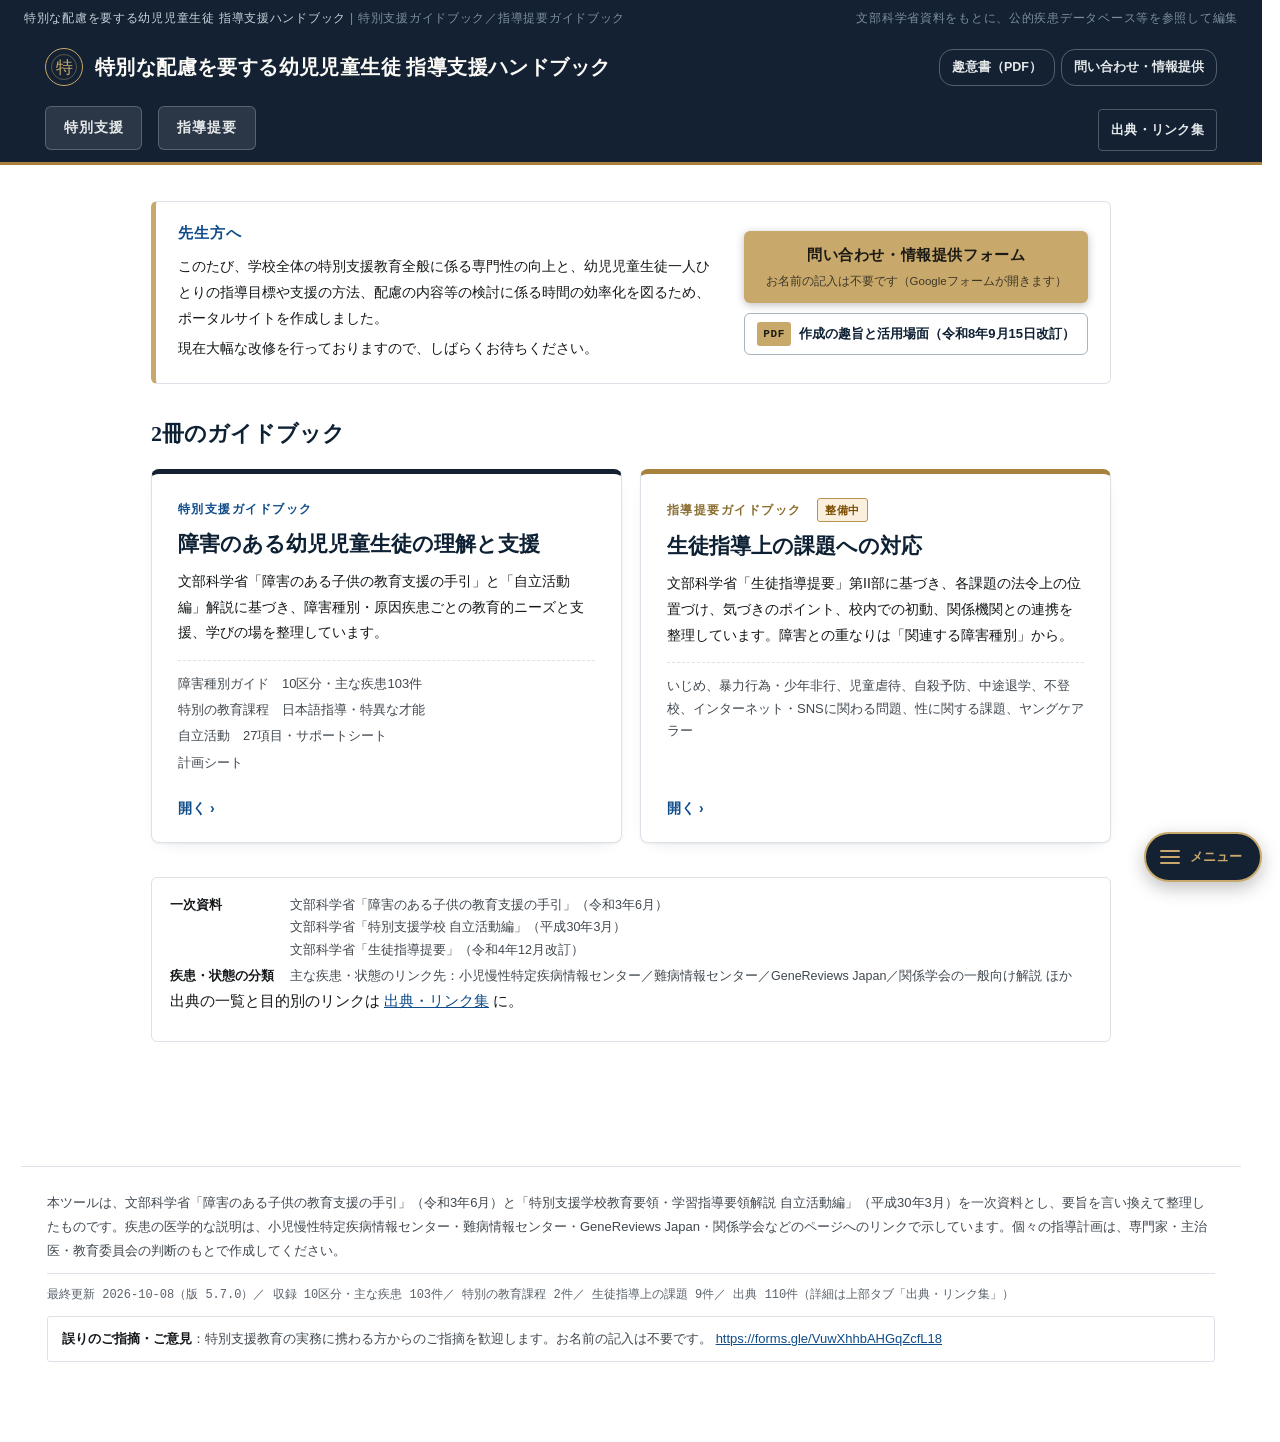
==== commit 3fb7407f: "Add files via upload" ====
--- a/index.html
+++ b/index.html
@@ -4,7 +4,7 @@
 <meta charset="UTF-8">
 <meta name="viewport" content="width=device-width, initial-scale=1.0, viewport-fit=cover">
 <title>特別な配慮を要する幼児児童生徒 指導支援ハンドブック</title>
-<meta name="description" content="特別支援ガイドブック（障害種別・特別の教育課程・自立活動）、指導提要ガイドブック（生徒指導提要に基づく課題）、通常の学級ガイドブック（気になる子への手立てと合意形成）の3冊を収めた、校内向けの指導支援ハンドブック。">
+<meta name="description" content="特別支援ガイドブック（障害種別・特別の教育課程・自立活動）と指導提要ガイドブック（生徒指導提要に基づく課題）の2冊を収めた、校内向けの指導支援ハンドブック。">
 <meta name="theme-color" content="#132132">
 <!-- 検索避け: 校内向けのため索引に載せない（robots.txt と対で機能する） -->
 <meta name="robots" content="noindex, nofollow, noarchive">
@@ -27,7 +27,7 @@
 </div>
 
 <div class="top-strip">
-  <span>特別な配慮を要する幼児児童生徒 指導支援ハンドブック <span class="dim">| 特別支援ガイドブック／指導提要ガイドブック／通常の学級ガイドブック</span></span>
+  <span>特別な配慮を要する幼児児童生徒 指導支援ハンドブック <span class="dim">| 特別支援ガイドブック／指導提要ガイドブック</span></span>
   <span class="dim">文部科学省資料をもとに、公的疾患データベース等を参照して編集</span>
 </div>
 
@@ -46,7 +46,6 @@
     <div class="nav-row nav-books">
       <button class="nav-book" id="bookTokushi" type="button" data-book="tokushi">特別支援</button>
       <button class="nav-book" id="bookTeiyo" type="button" data-book="teiyo">指導提要</button>
-      <button class="nav-book" id="bookTsujo" type="button" data-book="tsujo">通常の学級</button>
       <button id="tabTerms" class="nav-terms" type="button" data-book="both">出典・リンク集</button>
     </div>
     <div class="nav-row nav-tabs" id="navTabs" data-current="tokushi">
@@ -55,9 +54,6 @@
       <button id="tabJiritsu" type="button" data-book="tokushi">自立活動</button>
       <button id="tabPlan" type="button" data-book="tokushi">計画シート</button>
       <button id="tabSeito" type="button" data-book="teiyo">生徒指導上の課題</button>
-      <button id="tabCheck" type="button" data-book="tsujo">「気になる」チェック</button>
-      <button id="tabTedate" type="button" data-book="tsujo">明日からできる手立て</button>
-      <button id="tabGoui" type="button" data-book="tsujo">合意形成の手順</button>
     </div>
   </nav>
 </header>
--- a/style.css
+++ b/style.css
@@ -2530,62 +2530,6 @@
   .v5-axis-head .v5-ref{flex-basis:100%;margin-top:-2px;}
 
   /* ==========================================================
-     版5.6.0 通常の学級ガイドブック
-     ========================================================== */
-  .book-card.tsujo{border-top:4px solid var(--gold-soft);}
-  .tj-tabs{margin:14px 0 18px;}
-  .tj-tabs a.on{background:var(--navy);color:#fff;border-color:var(--navy);}
-  .tj-view .overview{margin-bottom:18px;}
-  /* チェック */
-  .tj-check-grid{display:grid;grid-template-columns:repeat(auto-fill,minmax(340px,1fr));gap:12px;}
-  .tj-domain{background:var(--card);border:1px solid var(--line);border-radius:4px;padding:12px 16px 8px;}
-  .tj-domain-h{display:flex;flex-wrap:wrap;align-items:baseline;justify-content:space-between;gap:4px 10px;margin:0 0 8px;font-family:var(--sans);font-size:15px;font-weight:700;color:var(--ink-strong);padding-bottom:6px;border-bottom:1px solid var(--line);}
-  .tj-domain-cat{font-size:11.5px;font-weight:400;color:var(--ink-faint);}
-  .tj-items{display:flex;flex-direction:column;}
-  .tj-item{display:flex;align-items:flex-start;gap:8px;padding:5px 0;font-size:13.5px;line-height:1.7;cursor:pointer;}
-  .tj-item input{margin-top:5px;flex:0 0 auto;}
-  .tj-item:hover{background:var(--paper2);}
-  .tj-result{margin-top:28px;}
-  .tj-result-list{display:flex;flex-direction:column;}
-  .tj-result-row{display:grid;grid-template-columns:minmax(0,1fr) auto;gap:6px 20px;align-items:center;padding:10px 4px;border-bottom:1px solid var(--line);}
-  .tj-result-main b{font-size:15px;color:var(--ink-strong);margin-right:10px;}
-  .tj-count{font-family:var(--mono);font-size:12.5px;color:var(--ink-faint);}
-  .tj-result-links{display:flex;flex-wrap:wrap;gap:6px;}
-  .tj-result-links a{font-size:12.5px;padding:4px 10px;border:1px solid var(--line-strong);border-radius:3px;color:var(--accent);text-decoration:none;background:var(--card);}
-  .tj-result-links a:hover{border-color:var(--accent);}
-  .tj-next-h{margin:18px 0 6px;font-family:var(--sans);font-size:14px;font-weight:700;color:var(--ink-strong);}
-  .tj-next{margin:0 0 14px;padding-left:22px;}
-  .tj-next li{font-size:13.5px;line-height:1.8;margin:3px 0;}
-  @media (max-width:640px){.tj-result-row{grid-template-columns:1fr;}}
-  /* 手立て */
-  .tj-catpick{display:flex;flex-wrap:wrap;gap:6px;margin:0 0 18px;}
-  .tj-catpick .nav-chip{font-size:13px;}
-  .tj-tedate-head{margin:0 0 14px;padding:0 0 12px;border-bottom:2px solid var(--line-strong);}
-  .tj-tedate-head h3{margin:0 0 6px;font-family:var(--sans);font-size:20px;color:var(--ink-strong);}
-  .tj-tedate-head p{margin:0;font-size:14px;line-height:1.8;color:var(--ink-soft);}
-  .tj-tedate-links{margin-top:8px !important;display:flex;gap:14px;}
-  .tj-tedate-links a{font-size:13px;color:var(--accent);}
-  .tj-kinds{display:grid;grid-template-columns:repeat(auto-fill,minmax(320px,1fr));gap:12px;}
-  .tj-kind{background:var(--card);border:1px solid var(--line);border-radius:4px;padding:12px 16px 8px;}
-  .tj-kind h4{margin:0 0 8px;font-family:var(--sans);font-size:14.5px;font-weight:700;color:var(--ink-strong);padding-left:10px;border-left:4px solid var(--gold-line);}
-  .tj-kind ul{margin:0;padding-left:18px;}
-  .tj-kind li{font-size:13.5px;line-height:1.8;margin:4px 0;}
-  /* 合意形成 */
-  .tj-steps{list-style:none;margin:0 0 20px;padding:0;display:flex;flex-direction:column;gap:12px;}
-  .tj-step{display:grid;grid-template-columns:40px minmax(0,1fr);gap:0 14px;background:var(--card);border:1px solid var(--line);border-radius:4px;padding:14px 18px;}
-  .tj-step-n{width:32px;height:32px;border-radius:50%;background:var(--navy);color:#fff;display:flex;align-items:center;justify-content:center;font-family:var(--mono);font-size:14px;}
-  .tj-step-body h3{margin:4px 0 6px;font-family:var(--sans);font-size:16px;color:var(--ink-strong);}
-  .tj-step-body .hk-list{margin:0;}
-  .tj-refs{margin:8px 0 0;font-size:12px;color:var(--ink-faint);}
-  .tj-refs a{color:var(--ink-faint);text-decoration:underline;text-underline-offset:2px;}
-  .tj-notes{margin-bottom:16px;}
-  .tj-notes .hk-group p{margin:0;font-size:13.5px;line-height:1.8;}
-  @media (prefers-color-scheme: dark){ .tj-step-n{background:var(--gold-line);color:var(--navy);} .tj-tabs a.on{background:var(--gold-line);color:var(--navy);border-color:var(--gold-line);} }
-
-  .tj-view .v5-ref{background:none;border:none;padding:0;font-size:11px;color:var(--ink-faint);}
-  .tj-domain-cat .v5-ref{margin-left:4px;}
-
-  /* ==========================================================
      版5.6.1 ヘッダーを2段に整理：上段は冊の切替、下段は今いる冊のタブだけ
      ========================================================== */
   .navbar{display:flex;flex-direction:column;align-items:stretch;gap:0;padding:0 24px;}
@@ -2598,8 +2542,7 @@
   .nav-tabs{padding:0 0 0 4px;border-top:1px solid rgba(255,255,255,.10);min-height:40px;}
   .nav-tabs button{display:none;}
   .nav-tabs[data-current="tokushi"] button[data-book="tokushi"],
-  .nav-tabs[data-current="teiyo"] button[data-book="teiyo"],
-  .nav-tabs[data-current="tsujo"] button[data-book="tsujo"]{display:inline-flex;align-items:center;}
+  .nav-tabs[data-current="teiyo"] button[data-book="teiyo"]{display:inline-flex;align-items:center;}
   .navbar .nav-tabs button{font-size:13.5px;padding:9px 14px;border-radius:4px 4px 0 0;}
   body.at-site-home .nav-tabs{display:none;}
   body.at-site-home .nav-books .nav-book{background:rgba(255,255,255,.10);color:#e6e9ea;}
@@ -2613,8 +2556,7 @@
   }
   .navbar .nav-tabs button:not(.nav-book){display:none;}
   .navbar .nav-tabs[data-current="tokushi"] button[data-book="tokushi"],
-  .navbar .nav-tabs[data-current="teiyo"] button[data-book="teiyo"],
-  .navbar .nav-tabs[data-current="tsujo"] button[data-book="tsujo"]{display:inline-flex;align-items:center;}
+  .navbar .nav-tabs[data-current="teiyo"] button[data-book="teiyo"]{display:inline-flex;align-items:center;}
   .navbar .nav-books .nav-terms{margin-left:auto;background:none;border:1px solid rgba(255,255,255,.25);border-radius:4px;color:#e6e9ea;padding:8px 12px;}
   .navbar .nav-books .nav-terms.on{background:var(--paper);color:var(--ink-strong);border-color:var(--paper);}
   .navbar .nav-books .nav-terms:hover{border-color:var(--gold-soft);color:#fff;}
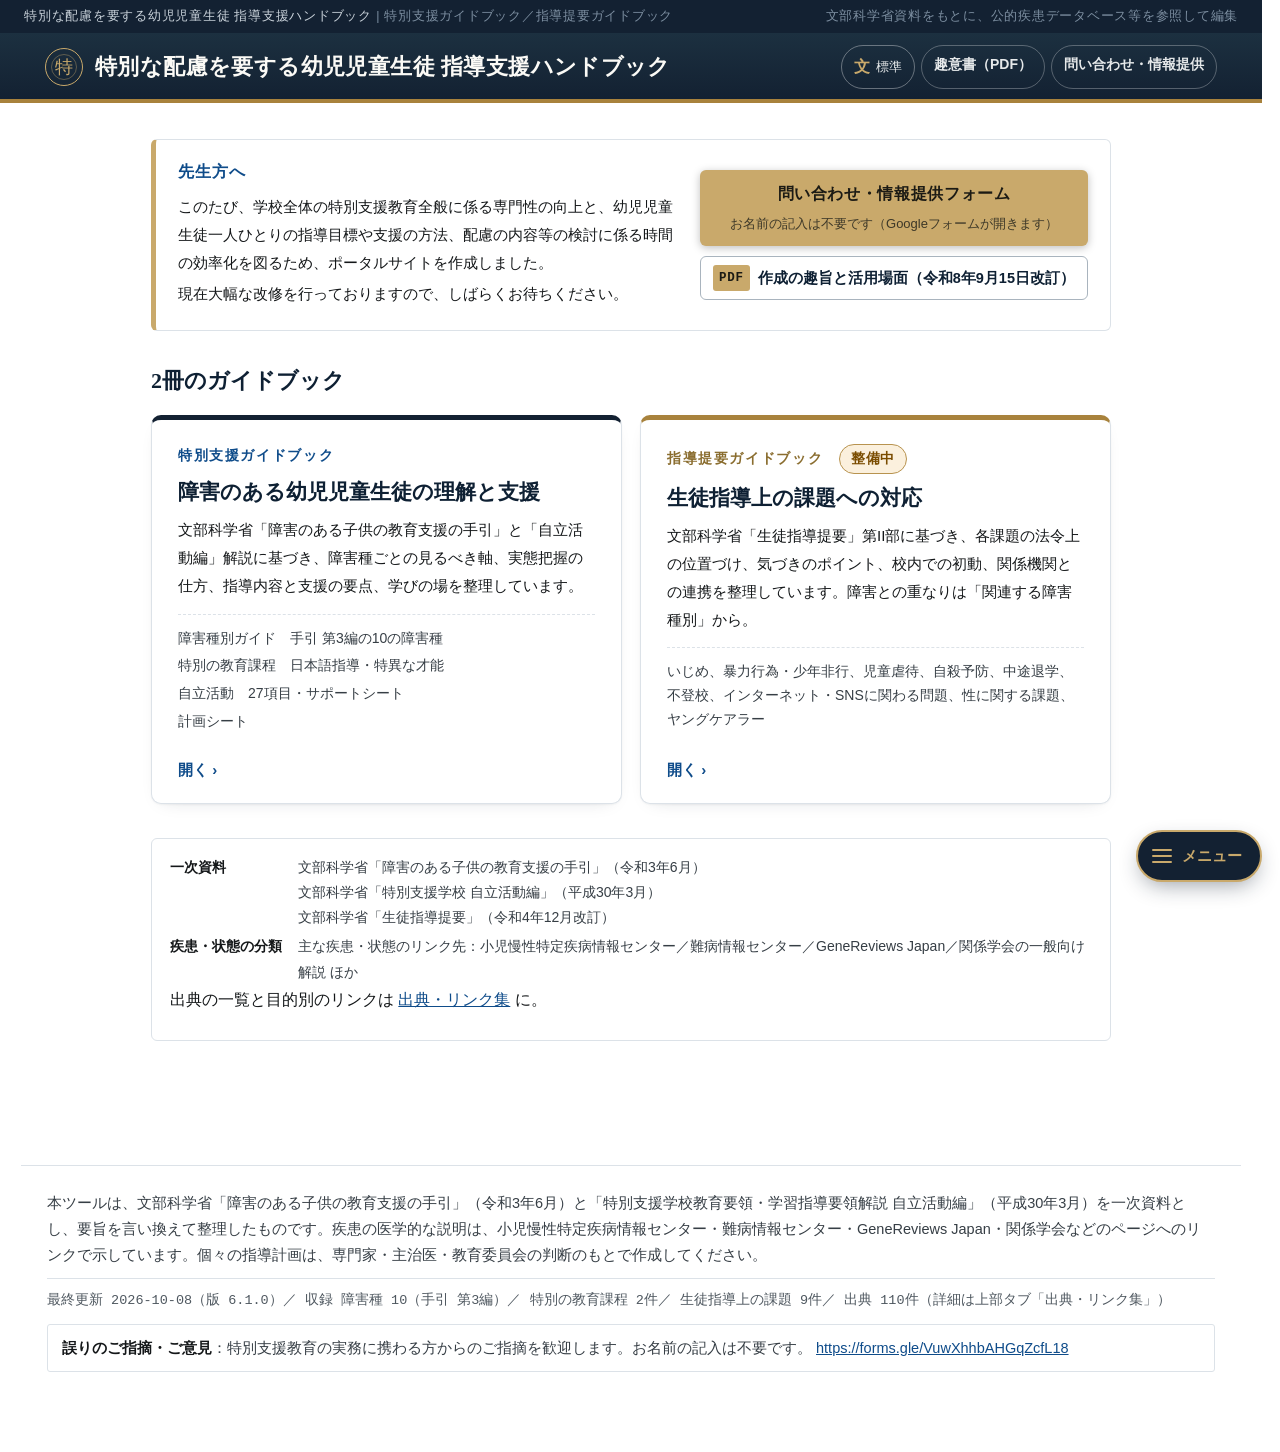
==== commit b5a2931d: "Add files via upload" ====
--- a/index.html
+++ b/index.html
@@ -38,6 +38,7 @@
       <h1><button class="h1-home" id="homeLink" type="button">特別な配慮を要する幼児児童生徒<wbr> 指導支援ハンドブック</button></h1>
     </div>
     <div class="mast-right">
+      <button type="button" id="fsBtn" class="fs-btn" aria-label="文字の大きさを切り替える" title="文字の大きさ：標準 → 大 → 特大"><span class="fs-a">文</span><span class="fs-lab">標準</span></button>
       <a href="https://backtree-create.github.io/tokushi_Guidebook/about.pdf" target="_blank" rel="noopener">趣意書（PDF）</a>
       <a href="https://forms.gle/VuwXhhbAHGqZcfL18" target="_blank" rel="noopener">問い合わせ・情報提供</a>
     </div>
--- a/style.css
+++ b/style.css
@@ -17,8 +17,8 @@
        白地で18:1。行政文書の水準に合わせて高めに取る。 */
     --ink:#141719;
     --ink-strong:#0e2033;
-    --ink-soft:#40484f;
-    --ink-faint:#59626a;
+    --ink-soft:#363e45;
+    --ink-faint:#4f5860;
 
     /* ---- 操作色 ----
        リンクと押せるもの。金や青緑ではなく、公的機関で通用する藍。 */
@@ -77,7 +77,7 @@
   .top-strip{
     background:var(--navy);
     color:#c9d2da;
-    font-size:12px;
+    font-size:13.5px;
     letter-spacing:.06em;
     padding:7px 24px;
     display:flex;
@@ -131,7 +131,7 @@
   .eyebrow{
     font-family:var(--sans);
     letter-spacing:.28em;
-    font-size:11.5px;
+    font-size:13px;
     color:var(--gold-soft);
     margin:0 0 8px;
     text-transform:uppercase;
@@ -148,13 +148,13 @@
   header p.lead{
     margin:2px 0 0;
     color:#b7c0c8;
-    font-size:13.5px;
+    font-size:15px;
     max-width:600px;
     overflow-wrap:break-word;
   }
   .credential{
     text-align:right;
-    font-size:12.5px;
+    font-size:14px;
     color:#9fb0bb;
     line-height:1.9;
     flex:0 1 auto;
@@ -184,13 +184,13 @@
     margin:0 0 6px;
     font-family:var(--serif);
     font-weight:700;
-    font-size:15px;
+    font-size:16px;
     letter-spacing:.06em;
     color:var(--gold-soft);
   }
   .header-notice .notice-text p:not(.notice-heading){
     margin:0 0 4px;
-    font-size:14px;
+    font-size:15px;
     line-height:1.85;
     color:#e6e9ea;
     overflow-wrap:break-word;
@@ -218,8 +218,8 @@
     outline:none;
   }
   .notice-btn:focus-visible{outline:2px solid #fff;outline-offset:2px;}
-  .notice-btn-main{font-weight:700;font-size:15px;letter-spacing:.04em;}
-  .notice-btn-sub{font-size:11.5px;color:#3d3828;}
+  .notice-btn-main{font-weight:700;font-size:16px;letter-spacing:.04em;}
+  .notice-btn-sub{font-size:13px;color:#3d3828;}
   .header-notice .notice-action{display:flex;flex-direction:column;gap:10px;}
   .notice-doc{
     display:flex;
@@ -227,7 +227,7 @@
     justify-content:center;
     gap:8px;
     padding:8px 12px;
-    font-size:13px;
+    font-size:14.5px;
     font-weight:600;
     color:#e6e9ea;
     text-decoration:none;
@@ -245,7 +245,7 @@
     flex-shrink:0;
     white-space:nowrap;
     font-family:var(--mono);
-    font-size:11px;
+    font-size:12.5px;
     font-weight:700;
     letter-spacing:.06em;
     color:#1b1a14;
@@ -279,8 +279,8 @@
     background:rgba(255,255,255,.04);
     font-family:var(--sans);
   }
-  .book-switch button b{font-family:var(--serif);font-size:16px;color:#e6e9ea;letter-spacing:.02em;}
-  .book-switch button span{font-size:12px;color:#aab7c1;}
+  .book-switch button b{font-family:var(--serif);font-size:17px;color:#e6e9ea;letter-spacing:.02em;}
+  .book-switch button span{font-size:13.5px;color:#aab7c1;}
   .book-switch button.on{
     background:var(--gold-soft);
     border-color:var(--gold-soft);
@@ -290,8 +290,8 @@
   .book-switch button:not(.on):hover{border-color:var(--gold-soft);color:#eef0ec;}
   .book-switch button:focus-visible{outline:2px solid #fff;outline-offset:2px;}
   .mode-tabs button[hidden]{display:none;}
-  .hk-chapter{margin:14px 0 -6px;font-family:var(--mono);font-size:12px;color:var(--accent);letter-spacing:.04em;}
-  .hk-cross-book{margin:14px 0 4px;font-size:12.5px;font-weight:700;color:var(--ink-soft);}
+  .hk-chapter{margin:14px 0 -6px;font-family:var(--mono);font-size:13.5px;color:var(--accent);letter-spacing:.04em;}
+  .hk-cross-book{margin:14px 0 4px;font-size:14px;font-weight:700;color:var(--ink-soft);}
   @media (max-width:520px){
     .book-switch{flex-direction:column;gap:8px;}
     .book-switch button{padding:10px 14px;}
@@ -307,7 +307,7 @@
     all:unset;
     cursor:pointer;
     font-family:var(--sans);
-    font-size:13.5px;
+    font-size:15px;
     font-weight:600;
     letter-spacing:.02em;
     color:#aab7c1;
@@ -335,7 +335,7 @@
     border-radius:30px;
     padding:12px 16px;
     font-family:var(--sans);
-    font-size:13px;
+    font-size:14.5px;
     font-weight:700;
     cursor:pointer;
     box-shadow:0 6px 18px rgba(19,33,50,.35);
@@ -344,7 +344,7 @@
   }
   .fab-home:hover{transform:translateY(-2px); box-shadow:0 8px 22px rgba(19,33,50,.42);}
   .fab-home:active{transform:scale(.95);}
-  .fab-home .fab-icon{font-size:19px; line-height:1;}
+  .fab-home .fab-icon{font-size:20px; line-height:1;}
   .fab-home .fab-label{white-space:nowrap;}
   @media (max-width:520px){
     .fab-home{
@@ -397,14 +397,14 @@
     background:var(--card);
     border-radius:3px;
     font-family:var(--sans);
-    font-size:13px;
+    font-size:14.5px;
     color:var(--ink);
   }
   .search-wrap input:focus{outline:2px solid var(--accent);outline-offset:1px;}
   .index-label{
     font-family:var(--sans);
     font-weight:700;
-    font-size:12px;
+    font-size:13.5px;
     letter-spacing:.14em;
     color:var(--ink-faint);
     margin:0 0 8px 2px;
@@ -421,13 +421,13 @@
     max-width:100%;
     padding:9px 6px 9px 2px;
     cursor:pointer;
-    font-size:13.5px;
+    font-size:15px;
     color:var(--ink);
     transition:background .12s;
   }
   ul.cat-list button .num{
     font-family:var(--mono);
-    font-size:11.5px;
+    font-size:13px;
     color:var(--ink-faint);
     width:18px;
     flex-shrink:0;
@@ -444,7 +444,7 @@
   .idx-hit-count{
     margin-left:auto;
     font-family:var(--mono);
-    font-size:11px;
+    font-size:12.5px;
     background:var(--accent);
     color:#fff;
     padding:1px 6px;
@@ -470,20 +470,20 @@
   ul.hit-list button:hover{background:rgba(19,33,50,.05);}
   ul.hit-list .hit-disease{
     font-family:var(--serif);
-    font-size:13px;
+    font-size:14.5px;
     font-weight:700;
     color:var(--ink-strong);
     overflow-wrap:break-word;
     word-break:normal;
   }
   ul.hit-list .hit-cat{
-    font-size:11.5px;
+    font-size:13px;
     color:var(--ink-faint);
     overflow-wrap:break-word;
   }
 
   .school-stage{
-    font-size:12.5px;
+    font-size:14px;
     color:var(--ink-soft);
     border-top:1px dashed var(--line);
     padding-top:13px;
@@ -492,7 +492,7 @@
   .school-stage b{color:var(--ink);font-weight:700;}
   .stage-flow{
     font-family:var(--mono);
-    font-size:12px;
+    font-size:13.5px;
     color:var(--accent);
     display:block;
     margin:6px 0;
@@ -512,7 +512,7 @@
   }
   .article-num{
     font-family:var(--mono);
-    font-size:13px;
+    font-size:14.5px;
     color:var(--ink-strong);
     background:var(--paper2);
     border:1px solid var(--line-strong);
@@ -531,7 +531,7 @@
   .cat-title .en{
     display:block;
     font-family:var(--sans);
-    font-size:12.5px;
+    font-size:14px;
     letter-spacing:.12em;
     color:var(--ink-faint);
     margin-top:3px;
@@ -544,7 +544,7 @@
     border:1px solid var(--line);
     border-left:4px solid var(--navy);
     box-shadow:var(--shadow);
-    font-size:15px;
+    font-size:16px;
     border-radius:2px;
     color:var(--ink);
   }
@@ -553,7 +553,7 @@
   h3.block-title{
     font-family:var(--sans);
     font-weight:700;
-    font-size:14px;
+    font-size:15px;
     letter-spacing:.04em;
     margin:0 0 4px;
     display:flex;
@@ -572,7 +572,7 @@
   h3.block-title .tally{
     margin-left:auto;
     font-family:var(--mono);
-    font-size:12px;
+    font-size:13.5px;
     color:var(--ink-faint);
     font-weight:400;
   }
@@ -583,14 +583,14 @@
     border:1px solid var(--line);
     border-radius:3px;
     padding:12px 14px;
-    font-size:13.8px;
+    font-size:15px;
     box-shadow:var(--shadow);
   }
   .need-card .k{
     display:inline-block;
     font-family:var(--sans);
     font-weight:700;
-    font-size:11.5px;
+    font-size:13px;
     color:var(--tag-fg);
     background:var(--tag-bg);
     padding:2px 8px;
@@ -606,15 +606,15 @@
     gap:16px;
     padding:11px 0;
     border-bottom:1px solid var(--line);
-    font-size:13.8px;
+    font-size:15px;
   }
   @media (max-width:600px){.instr-item{grid-template-columns:1fr;gap:4px;}}
-  .instr-item .t{font-weight:700;color:var(--ink-strong);font-size:13px;}
+  .instr-item .t{font-weight:700;color:var(--ink-strong);font-size:14.5px;}
 
   .support-tabs{display:flex;gap:6px;flex-wrap:wrap;margin:14px 0 12px;}
   .support-tabs button{
     all:unset;cursor:pointer;
-    font-size:12px;
+    font-size:13.5px;
     font-weight:600;
     padding:7px 15px;
     border:1px solid var(--line-strong);
@@ -630,12 +630,12 @@
     padding:16px 18px;
     box-shadow:var(--shadow);
   }
-  .support-panel ul{margin:0;padding-left:1.15em;font-size:14px;}
+  .support-panel ul{margin:0;padding-left:1.15em;font-size:15px;}
   .support-panel li{margin-bottom:8px;}
 
   .block-sub{
     margin:0 0 14px;
-    font-size:13px;
+    font-size:14.5px;
     color:var(--ink-soft);
   }
 
@@ -660,18 +660,18 @@
     flex-shrink:0;
     color:var(--accent);
     transition:transform .16s;
-    font-size:11px;
+    font-size:12.5px;
   }
   .disease-item.open .disease-row .chevron{transform:rotate(90deg);}
   .disease-row .d-name{
     font-family:var(--serif);
     font-weight:700;
-    font-size:14px;
+    font-size:15px;
     color:var(--ink);
   }
   .disease-row .d-hint{
     margin-left:auto;
-    font-size:12px;
+    font-size:13.5px;
     color:var(--ink-faint);
     flex-shrink:0;
     display:none;
@@ -689,11 +689,11 @@
   .disease-item.open .disease-detail{opacity:1;}
   .disease-detail-inner{
     padding:4px 20px 20px 32px;
-    font-size:14px;
+    font-size:15px;
   }
   .disease-detail-inner .d-overview{color:var(--ink);margin:0 0 12px;}
   .dd-label{
-    font-size:12px;
+    font-size:13.5px;
     font-weight:700;
     letter-spacing:.08em;
     color:var(--accent);
@@ -703,7 +703,7 @@
   .dd-support{margin:0 0 14px;padding-left:1.1em;}
   .dd-support li{margin-bottom:5px;}
   .sev-badge{
-    font-size:11px;
+    font-size:12.5px;
     font-weight:700;
     color:#fff;
     background:var(--accent);
@@ -719,9 +719,9 @@
     border-radius:2px;
     padding:11px 14px;
   }
-  .sv-level{font-family:var(--serif);font-weight:700;color:var(--ink-strong);font-size:13px;margin-bottom:4px;}
-  .sv-criteria{color:var(--ink-soft);font-size:12.5px;margin-bottom:8px;}
-  .sv-support{margin:0;padding-left:1.1em;font-size:12.5px;}
+  .sv-level{font-family:var(--serif);font-weight:700;color:var(--ink-strong);font-size:14.5px;margin-bottom:4px;}
+  .sv-criteria{color:var(--ink-soft);font-size:14px;margin-bottom:8px;}
+  .sv-support{margin:0;padding-left:1.1em;font-size:14px;}
   .sv-support li{margin-bottom:3px;}
   .place-row{
     display:grid;
@@ -729,7 +729,7 @@
     gap:16px;
     border-top:1px solid var(--line);
     padding:13px 0;
-    font-size:13.8px;
+    font-size:15px;
   }
   @media (max-width:600px){.place-row{grid-template-columns:1fr;gap:4px;}}
   .place-row:last-child{border-bottom:1px solid var(--line);}
@@ -740,7 +740,7 @@
     padding:16px 20px;
     border:1px solid var(--line);
     border-radius:3px;
-    font-size:13px;
+    font-size:14.5px;
     color:var(--ink-soft);
     background:var(--paper2);
   }
@@ -758,14 +758,14 @@
     max-width:1220px;margin:0 auto;
     padding:24px 26px 70px;
     color:var(--ink-soft);
-    font-size:13px;
+    font-size:14.5px;
     border-top:1px solid var(--line);
   }
   footer a{color:var(--accent);}
   footer .refs{margin-top:10px;line-height:2;}
 
   .home-view{max-width:840px;}
-  .home-view p{font-size:14px;color:var(--ink-soft);}
+  .home-view p{font-size:15px;color:var(--ink-soft);}
   .home-grid{display:grid;grid-template-columns:repeat(auto-fill,minmax(255px,1fr));gap:12px;margin-top:20px;}
   .home-card{
     background:var(--card);
@@ -777,9 +777,9 @@
     transition:border-color .12s;
   }
   .home-card:hover{border-color:var(--navy);}
-  .home-card .num{font-family:var(--mono);color:var(--accent);font-size:11px;}
-  .home-card h4{font-family:var(--serif);margin:6px 0 6px;font-size:16px;color:var(--ink-strong);}
-  .home-card p{margin:0;font-size:12px;color:var(--ink-soft);}
+  .home-card .num{font-family:var(--mono);color:var(--accent);font-size:12.5px;}
+  .home-card h4{font-family:var(--serif);margin:6px 0 6px;font-size:17px;color:var(--ink-strong);}
+  .home-card p{margin:0;font-size:13.5px;color:var(--ink-soft);}
   .home-stats{
     display:flex;
     gap:22px;
@@ -795,10 +795,10 @@
     font-size:26px;
     color:var(--ink-strong);
   }
-  .home-stat span{font-size:12px;color:var(--ink-soft);}
+  .home-stat span{font-size:13.5px;color:var(--ink-soft);}
 
   .disclaimer{
-    font-size:12.5px;
+    font-size:14px;
     color:var(--ink-soft);
     background:var(--card);
     border:1px solid var(--line);
@@ -818,7 +818,7 @@
   }
   .ku-index{
     font-family:var(--mono);
-    font-size:12px;
+    font-size:13.5px;
     color:#fff;
     background:var(--navy);
     width:26px;height:26px;
@@ -828,7 +828,7 @@
   }
   .ku-heading h3{
     font-family:var(--serif);
-    font-size:19px;
+    font-size:20px;
     margin:0;
     color:var(--ink-strong);
   }
@@ -836,7 +836,7 @@
   table.item-table{width:100%;min-width:480px;border-collapse:collapse;background:var(--card);box-shadow:var(--shadow);}
   table.item-table th{
     text-align:left;
-    font-size:12px;
+    font-size:13.5px;
     letter-spacing:.06em;
     color:var(--ink-faint);
     border-bottom:2px solid var(--line-strong);
@@ -846,7 +846,7 @@
   table.item-table td{
     padding:12px 14px;
     border-bottom:1px solid var(--line);
-    font-size:13px;
+    font-size:14.5px;
     vertical-align:top;
     word-break:normal;
     overflow-wrap:break-word;
@@ -862,7 +862,7 @@
   .install-banner{
     background:var(--navy);
     color:#ffffff;
-    font-size:12.5px;
+    font-size:14px;
     font-weight:600;
     padding:9px 16px;
     display:flex;
@@ -875,7 +875,7 @@
   .install-banner button{
     all:unset;
     cursor:pointer;
-    font-size:16px;
+    font-size:17px;
     line-height:1;
     padding:2px 6px;
     position:absolute;
@@ -909,21 +909,21 @@
     border-radius:3px;
     padding:12px 16px;
     margin:0 0 18px;
-    font-size:13px;
+    font-size:14.5px;
     color:var(--ink-soft);
     line-height:1.85;
   }
   .section-disclaimer b{
     display:block;
     font-family:var(--serif);
-    font-size:12.5px;
+    font-size:14px;
     color:var(--ink);
     margin-bottom:4px;
   }
   .section-disclaimer p{margin:0;}
   .section-disclaimer code{
     font-family:var(--mono);
-    font-size:12px;
+    font-size:13.5px;
     background:var(--paper2);
     padding:1px 5px;
     border-radius:2px;
@@ -948,20 +948,20 @@
     align-items:baseline;
   }
   .basis-legend dt{
-    font-size:13px;
+    font-size:14.5px;
     font-weight:700;
     color:var(--ink-strong);
     white-space:nowrap;
   }
-  .basis-legend dt .src-ref{margin:0 6px 0 0;font-size:13px;}
-  .basis-legend dd{margin:0;min-width:0;font-size:13px;line-height:1.75;color:var(--ink);}
+  .basis-legend dt .src-ref{margin:0 6px 0 0;font-size:14.5px;}
+  .basis-legend dd{margin:0;min-width:0;font-size:14.5px;line-height:1.75;color:var(--ink);}
   .basis-kind{font-weight:700;}
   .basis-kind.tone-ok{color:var(--tone-ok-fg);}
   .basis-kind.tone-info{color:var(--ink-strong);}
   .basis-kind.tone-warn{color:var(--tone-warn-fg);}
   .basis-legend .basis-refs{margin:2px 0 0;}
-  .basis-legend .basis-evidence{margin:2px 0 0;font-size:12.5px;}
-  .basis-note{margin:2px 0 0;font-size:12.5px;line-height:1.75;color:var(--ink-soft);}
+  .basis-legend .basis-evidence{margin:2px 0 0;font-size:14px;}
+  .basis-note{margin:2px 0 0;font-size:14px;line-height:1.75;color:var(--ink-soft);}
   @media (max-width:640px){
     .basis-legend{grid-template-columns:1fr;gap:2px 0;}
     .basis-legend dd{margin-bottom:8px;padding-left:22px;}
@@ -976,7 +976,7 @@
   }
   .basis-tag{
     font-family:var(--sans);
-    font-size:11.5px;
+    font-size:13px;
     line-height:1.7;
     font-weight:600;
     letter-spacing:.02em;
@@ -999,7 +999,7 @@
     background:var(--paper2);
     border-left:2px solid var(--line-strong);
     border-radius:2px;
-    font-size:13px;
+    font-size:14.5px;
     color:var(--ink-soft);
     line-height:1.85;
   }
@@ -1007,14 +1007,14 @@
     display:block;
     font-family:var(--serif);
     color:var(--ink);
-    font-size:12px;
+    font-size:13.5px;
     margin-bottom:2px;
   }
 
   /* --- 出典一覧の補足表示 --- */
   .src-note,.src-index{
     display:inline-block;
-    font-size:12px;
+    font-size:13.5px;
     color:var(--ink-faint);
     line-height:1.7;
     margin-top:3px;
@@ -1022,7 +1022,7 @@
   .src-index a{word-break:break-all;}
   .policy-tag{
     display:inline-block;
-    font-size:11.5px;
+    font-size:13px;
     font-weight:600;
     padding:2px 8px;
     border-radius:2px;
@@ -1044,10 +1044,10 @@
     border:1px solid var(--line);
     border-left:4px solid var(--navy);
     border-radius:3px;
-    font-size:13.5px;
+    font-size:15px;
     color:var(--ink);
   }
-  .hk-home-note b{font-family:var(--serif);color:var(--ink-strong);font-size:14px;}
+  .hk-home-note b{font-family:var(--serif);color:var(--ink-strong);font-size:15px;}
   .hk-home-note span{flex:1 1 320px;color:var(--ink-soft);}
   .hk-home-note a{font-weight:700;color:var(--accent);white-space:nowrap;text-decoration:none;border-bottom:1px solid var(--accent);}
 
@@ -1066,13 +1066,13 @@
     transition:border-color .12s, transform .12s;
   }
   .hk-card:hover{border-color:var(--navy);transform:translateY(-1px);}
-  .hk-card .num{font-family:var(--mono);color:var(--accent);font-size:11.5px;}
-  .hk-card h4{font-family:var(--serif);margin:0;font-size:17px;line-height:1.4;color:var(--ink-strong);}
-  .hk-card p{margin:0;font-size:12.5px;line-height:1.8;color:var(--ink-soft);flex:1;}
+  .hk-card .num{font-family:var(--mono);color:var(--accent);font-size:13px;}
+  .hk-card h4{font-family:var(--serif);margin:0;font-size:18px;line-height:1.4;color:var(--ink-strong);}
+  .hk-card p{margin:0;font-size:14px;line-height:1.8;color:var(--ink-soft);flex:1;}
   .hk-card-foot{display:flex;align-items:center;justify-content:space-between;gap:8px;flex-wrap:wrap;margin-top:8px;padding-top:10px;border-top:1px solid var(--line);}
-  .hk-card-cnt{font-family:var(--mono);font-size:11.5px;color:var(--ink-faint);}
-
-  .hk-subtitle{margin:14px 0 10px;font-size:14px;color:var(--ink-soft);line-height:1.8;}
+  .hk-card-cnt{font-family:var(--mono);font-size:13px;color:var(--ink-faint);}
+
+  .hk-subtitle{margin:14px 0 10px;font-size:15px;color:var(--ink-soft);line-height:1.8;}
   .hk-status{
     display:flex;
     align-items:flex-start;
@@ -1081,7 +1081,7 @@
     border:1px solid var(--line);
     border-radius:3px;
     background:var(--card);
-    font-size:13.5px;
+    font-size:15px;
     line-height:1.8;
     color:var(--ink);
     margin-bottom:6px;
@@ -1095,7 +1095,7 @@
   .hk-list li{
     position:relative;
     padding:10px 0 10px 22px;
-    font-size:14.5px;
+    font-size:15.5px;
     line-height:1.9;
     color:var(--ink);
     border-bottom:1px dashed var(--line);
@@ -1112,16 +1112,16 @@
     background:var(--navy);
     transform:rotate(45deg);
   }
-  .hk-ref{display:block;font-size:12px;color:var(--ink-faint);margin-top:2px;}
+  .hk-ref{display:block;font-size:13.5px;color:var(--ink-faint);margin-top:2px;}
   .hk-ref a{color:var(--accent);}
 
   .hk-points{margin:14px 0 0;padding:0;list-style:none;counter-reset:none;}
-  .hk-points li{display:flex;gap:12px;align-items:flex-start;padding:10px 0;font-size:14.5px;line-height:1.9;color:var(--ink);max-width:56em;}
+  .hk-points li{display:flex;gap:12px;align-items:flex-start;padding:10px 0;font-size:15.5px;line-height:1.9;color:var(--ink);max-width:56em;}
   .hk-pt-n{
     flex-shrink:0;
     width:26px;height:26px;
     display:flex;align-items:center;justify-content:center;
-    font-family:var(--serif);font-weight:700;font-size:13px;
+    font-family:var(--serif);font-weight:700;font-size:14.5px;
     color:#fff;background:var(--navy);border-radius:50%;
     margin-top:3px;
   }
@@ -1136,8 +1136,8 @@
     border-radius:3px;
     padding:12px 16px;
   }
-  .hk-dl dt{font-family:var(--serif);font-weight:700;font-size:14px;color:var(--ink-strong);line-height:1.7;}
-  .hk-dl dd{margin:0;font-size:13.5px;line-height:1.85;color:var(--ink);}
+  .hk-dl dt{font-family:var(--serif);font-weight:700;font-size:15px;color:var(--ink-strong);line-height:1.7;}
+  .hk-dl dd{margin:0;font-size:15px;line-height:1.85;color:var(--ink);}
   @media (max-width:640px){.hk-dl-row{grid-template-columns:1fr;gap:4px;}}
 
   .hk-groups{display:grid;gap:18px;margin-top:14px;}
@@ -1145,7 +1145,7 @@
   .hk-group h4{
     margin:0;
     font-family:var(--serif);
-    font-size:15px;
+    font-size:16px;
     color:var(--ink-strong);
     padding-bottom:8px;
     border-bottom:1px solid var(--line);
@@ -1155,7 +1155,7 @@
   .hk-toc{display:flex;flex-wrap:wrap;gap:8px;margin:20px 0 28px;}
   .hk-toc a{
     padding:6px 12px;
-    font-size:12.5px;font-weight:700;
+    font-size:14px;font-weight:700;
     color:var(--ink-strong);
     background:var(--card);
     border:1px solid var(--line-strong);
@@ -1171,11 +1171,11 @@
     list-style:none;
   }
   .hk-basis-wrap summary::-webkit-details-marker{display:none;}
-  .hk-basis-wrap summary .block-title-like{font-family:var(--serif);font-weight:700;font-size:16px;color:var(--ink-strong);}
-  .hk-basis-wrap summary::after{content:"開く";font-size:12px;color:var(--accent);margin-left:auto;}
+  .hk-basis-wrap summary .block-title-like{font-family:var(--serif);font-weight:700;font-size:17px;color:var(--ink-strong);}
+  .hk-basis-wrap summary::after{content:"開く";font-size:13.5px;color:var(--accent);margin-left:auto;}
   .hk-basis-wrap[open] summary::after{content:"閉じる";}
   .hk-basis-wrap summary .tally{margin-left:8px;}
-  .hk-basis li{font-size:13.5px;}
+  .hk-basis li{font-size:15px;}
   .hk-rel{display:grid;grid-template-columns:repeat(auto-fill,minmax(250px,1fr));gap:10px;margin-top:14px;}
   .hk-rel-card{
     display:flex;flex-direction:column;gap:4px;
@@ -1188,10 +1188,10 @@
     transition:border-color .12s;
   }
   .hk-rel-card:hover{border-color:var(--navy);}
-  .hk-rel-card .num{font-family:var(--mono);font-size:11px;color:var(--accent);}
-  .hk-rel-card b{font-family:var(--serif);font-size:14.5px;color:var(--ink-strong);}
-  .hk-rel-card span:last-child{font-size:12.5px;line-height:1.75;color:var(--ink-soft);}
-  .hk-rel-note{margin:12px 0 0;font-size:13px;color:var(--ink-soft);}
+  .hk-rel-card .num{font-family:var(--mono);font-size:12.5px;color:var(--accent);}
+  .hk-rel-card b{font-family:var(--serif);font-size:15.5px;color:var(--ink-strong);}
+  .hk-rel-card span:last-child{font-size:14px;line-height:1.75;color:var(--ink-soft);}
+  .hk-rel-note{margin:12px 0 0;font-size:14.5px;color:var(--ink-soft);}
 
   /* ---------- 目的別リンク集（出典・リンク集タブ） ---------- */
   .lk-jump{
@@ -1200,7 +1200,7 @@
   }
   .lk-jump a{
     padding:7px 14px;
-    font-size:13px;font-weight:700;
+    font-size:14.5px;font-weight:700;
     color:var(--ink-strong);
     background:var(--card);
     border:1px solid var(--line-strong);
@@ -1213,12 +1213,12 @@
   .lk-title{
     margin:0 0 4px;
     font-family:var(--serif);
-    font-size:17px;
+    font-size:18px;
     color:var(--ink-strong);
     padding-left:12px;
     border-left:4px solid var(--navy);
   }
-  .lk-lead{margin:0 0 10px 16px;font-size:13px;color:var(--ink-soft);line-height:1.8;}
+  .lk-lead{margin:0 0 10px 16px;font-size:14.5px;color:var(--ink-soft);line-height:1.8;}
   .lk-list{display:grid;gap:8px;}
   .lk-row{
     display:grid;
@@ -1237,7 +1237,7 @@
   .lk-row.internal{border-style:dashed;}
   .lk-main{display:flex;flex-direction:column;gap:2px;min-width:0;}
   .lk-label{
-    font-size:15px;font-weight:700;
+    font-size:16px;font-weight:700;
     color:var(--accent);
     text-decoration:underline;
     text-decoration-thickness:1.5px;
@@ -1245,9 +1245,9 @@
     line-height:1.5;
   }
   .lk-row.internal .lk-label{color:var(--ink-strong);text-decoration:none;}
-  .lk-sub{font-size:12px;color:var(--ink-faint);}
-  .lk-note{font-size:13px;line-height:1.75;color:var(--ink-soft);}
-  .lk-mark{font-size:18px;color:var(--ink-faint);}
+  .lk-sub{font-size:13.5px;color:var(--ink-faint);}
+  .lk-note{font-size:14.5px;line-height:1.75;color:var(--ink-soft);}
+  .lk-mark{font-size:19px;color:var(--ink-faint);}
   .lk-row:hover .lk-mark{color:var(--accent);}
   @media (max-width:760px){
     .lk-row{grid-template-columns:1fr auto;}
@@ -1269,29 +1269,29 @@
   }
   .sp-entry:hover{border-color:var(--accent);transform:translateY(-1px);}
   .sp-entry-main{display:flex;flex-direction:column;gap:4px;flex:1;}
-  .sp-entry-main b{font-family:var(--serif);font-size:17px;color:var(--ink-strong);}
-  .sp-entry-main span{font-size:13px;line-height:1.75;color:var(--ink-soft);}
+  .sp-entry-main b{font-family:var(--serif);font-size:18px;color:var(--ink-strong);}
+  .sp-entry-main span{font-size:14.5px;line-height:1.75;color:var(--ink-soft);}
   .sp-entry-mark{font-size:24px;color:var(--accent);}
   /* カード内の説明文用の指定（span の色と大きさ）が「整備中」の印にも効いていたのを外す */
-  .sp-entry-main .maint-mini{font-size:11px;color:var(--tone-warn-fg);line-height:1.5;}
+  .sp-entry-main .maint-mini{font-size:12.5px;color:var(--tone-warn-fg);line-height:1.5;}
 
   .sp-num{
     display:inline-flex;align-items:center;justify-content:center;
     width:26px;height:26px;margin-right:10px;
-    font-family:var(--serif);font-size:13px;font-weight:700;
+    font-family:var(--serif);font-size:14.5px;font-weight:700;
     color:#fff;background:var(--navy);border-radius:50%;
     vertical-align:middle;
   }
   .sp-form{display:block;}
   .sp-field{display:flex;flex-direction:column;gap:5px;margin:12px 0;}
-  .sp-label{font-size:14px;font-weight:700;color:var(--ink-strong);display:flex;flex-wrap:wrap;gap:4px 10px;align-items:baseline;}
-  .sp-hint{font-size:12px;font-weight:400;color:var(--ink-faint);}
+  .sp-label{font-size:15px;font-weight:700;color:var(--ink-strong);display:flex;flex-wrap:wrap;gap:4px 10px;align-items:baseline;}
+  .sp-hint{font-size:13.5px;font-weight:400;color:var(--ink-faint);}
   .sp-field textarea,.sp-field input[type="text"]{
     width:100%;
     box-sizing:border-box;
     padding:9px 12px;
     font:inherit;
-    font-size:14px;
+    font-size:15px;
     line-height:1.7;
     color:var(--ink);
     background:var(--card);
@@ -1301,7 +1301,7 @@
   }
   .sp-field textarea:focus,.sp-field input:focus{outline:2px solid var(--accent);outline-offset:1px;border-color:var(--accent);}
   .sp-level{display:flex;flex-wrap:wrap;align-items:center;gap:8px 14px;margin:6px 0 14px;padding:10px 14px;background:var(--card);border:1px solid var(--line);border-radius:3px;}
-  .sp-radio{display:inline-flex;align-items:center;gap:6px;font-size:14px;font-weight:600;color:var(--ink-strong);cursor:pointer;}
+  .sp-radio{display:inline-flex;align-items:center;gap:6px;font-size:15px;font-weight:600;color:var(--ink-strong);cursor:pointer;}
   .sp-radio input{width:16px;height:16px;}
   .sp-radio .sp-hint{margin-left:2px;}
   .sp-two{display:grid;grid-template-columns:1fr 1fr;gap:0 18px;}
@@ -1315,7 +1315,7 @@
   .sp-actions{display:flex;flex-wrap:wrap;align-items:center;gap:10px;margin:12px 0;}
   .sp-btn{
     padding:9px 16px;
-    font:inherit;font-size:13.5px;font-weight:700;
+    font:inherit;font-size:15px;font-weight:700;
     color:var(--ink-strong);
     background:var(--card);
     border:1px solid var(--line-strong);
@@ -1326,12 +1326,12 @@
   .sp-btn.primary{color:#fff;background:var(--navy);border-color:var(--navy);}
   .sp-btn.primary:hover{background:var(--accent);border-color:var(--accent);}
   .sp-btn.danger{color:var(--tone-warn-fg);}
-  .sp-copied{font-size:13px;color:var(--tone-ok-fg);font-weight:700;}
+  .sp-copied{font-size:14.5px;color:var(--tone-ok-fg);font-weight:700;}
   .sp-out{
     width:100%;box-sizing:border-box;
     padding:12px 14px;
     font-family:var(--mono);
-    font-size:12.5px;
+    font-size:14px;
     line-height:1.7;
     color:var(--ink);
     background:var(--card);
@@ -1343,12 +1343,12 @@
     position:sticky;top:0;z-index:50;
     display:flex;align-items:center;justify-content:center;gap:14px;
     padding:8px 14px;
-    font-size:13px;font-weight:700;
+    font-size:14.5px;font-weight:700;
     color:#1b1a14;background:var(--gold-soft);
     border-bottom:2px solid #a88a4c;
   }
   .preview-bar button{
-    padding:4px 12px;font:inherit;font-size:12.5px;font-weight:700;
+    padding:4px 12px;font:inherit;font-size:14px;font-weight:700;
     color:#1b1a14;background:#fff;border:1px solid #7a6636;border-radius:3px;cursor:pointer;
   }
   @media print{.preview-bar{display:none !important;}}
@@ -1367,21 +1367,21 @@
   .maint-tag{
     display:inline-block;
     padding:2px 10px;
-    font-size:12px;font-weight:700;letter-spacing:.06em;
+    font-size:13.5px;font-weight:700;letter-spacing:.06em;
     color:var(--tone-warn-fg);background:var(--tone-warn-bg);
     border:1px solid var(--tone-warn-bd);border-radius:3px;
   }
-  .maint h3{margin:10px 0 8px;font-family:var(--serif);font-size:19px;color:var(--ink-strong);}
-  .maint.compact h3{font-size:16px;}
-  .maint p{margin:0 0 6px;font-size:14px;line-height:1.85;color:var(--ink);}
-  .maint-until{color:var(--ink-soft);font-size:13px;}
+  .maint h3{margin:10px 0 8px;font-family:var(--serif);font-size:20px;color:var(--ink-strong);}
+  .maint.compact h3{font-size:17px;}
+  .maint p{margin:0 0 6px;font-size:15px;line-height:1.85;color:var(--ink);}
+  .maint-until{color:var(--ink-soft);font-size:14.5px;}
   .maint a{color:var(--accent);font-weight:700;}
   .maint-mini{
     display:inline-block;
     font-family:var(--sans);
     margin-left:8px;
     padding:1px 7px;
-    font-size:11px;font-weight:700;letter-spacing:.04em;
+    font-size:12.5px;font-weight:700;letter-spacing:.04em;
     color:var(--tone-warn-fg);background:var(--tone-warn-bg);
     border:1px solid var(--tone-warn-bd);border-radius:3px;
     vertical-align:middle;
@@ -1390,30 +1390,30 @@
   .sp-entry.maint-on{border-left-color:var(--tone-warn-bd);}
 
   /* ---------- 2階シート（試作） ---------- */
-  .s2-gate-note{margin:8px 0 24px;padding:14px 16px;background:var(--card);border:1px dashed var(--line-strong);border-radius:3px;font-size:14px;color:var(--ink-soft);}
+  .s2-gate-note{margin:8px 0 24px;padding:14px 16px;background:var(--card);border:1px dashed var(--line-strong);border-radius:3px;font-size:15px;color:var(--ink-soft);}
   .s2-checks{display:flex;flex-wrap:wrap;gap:10px 18px;margin-top:10px;}
-  .s2-check{display:inline-flex;align-items:center;gap:8px;padding:8px 14px;border:1px solid var(--line-strong);border-radius:3px;background:var(--card);font-size:14px;font-weight:700;color:var(--ink-strong);cursor:pointer;}
+  .s2-check{display:inline-flex;align-items:center;gap:8px;padding:8px 14px;border:1px solid var(--line-strong);border-radius:3px;background:var(--card);font-size:15px;font-weight:700;color:var(--ink-strong);cursor:pointer;}
   .s2-check input{width:18px;height:18px;}
   .s2-tabs{margin-top:12px;}
   .s2-tabs button.off{opacity:.45;}
-  .s2-tabs button.off::after{content:"（未選択）";font-weight:400;font-size:11px;margin-left:4px;}
+  .s2-tabs button.off::after{content:"（未選択）";font-weight:400;font-size:12.5px;margin-left:4px;}
   .s2-panel{padding-top:6px;}
   .s2-sheet-sec{margin-top:16px;}
-  .s2-sheet-sec h4{margin:0 0 6px;font-family:var(--serif);font-size:15px;color:var(--ink-strong);display:flex;flex-wrap:wrap;gap:4px 12px;align-items:baseline;}
-  .s2-sheet-sec h4 span{font-family:var(--sans);font-size:12px;font-weight:400;color:var(--ink-soft);}
-  .s2-table{width:100%;border-collapse:collapse;font-size:13px;table-layout:fixed;}
+  .s2-sheet-sec h4{margin:0 0 6px;font-family:var(--serif);font-size:16px;color:var(--ink-strong);display:flex;flex-wrap:wrap;gap:4px 12px;align-items:baseline;}
+  .s2-sheet-sec h4 span{font-family:var(--sans);font-size:13.5px;font-weight:400;color:var(--ink-soft);}
+  .s2-table{width:100%;border-collapse:collapse;font-size:14.5px;table-layout:fixed;}
   .s2-table th,.s2-table td{border:1px solid var(--line-strong);padding:8px 10px;vertical-align:top;line-height:1.75;overflow-wrap:break-word;}
   .s2-table th{width:200px;text-align:left;background:var(--paper2);color:var(--ink-strong);font-weight:700;}
   @media (max-width:640px){
     .s2-table th{width:110px;padding:6px 8px;}
     .s2-table td{padding:6px 8px;}
-    .s2-table{font-size:12.5px;}
+    .s2-table{font-size:14px;}
   }
   /* --- フッター --- */
   footer p{margin:0 0 10px;}
   .footer-meta{
     font-family:var(--mono);
-    font-size:12px;
+    font-size:13.5px;
     color:var(--ink-faint);
     padding-top:10px;
     border-top:1px solid var(--line);
@@ -1438,7 +1438,7 @@
     .mode-tabs button{
       flex:1 1 auto;
       text-align:center;
-      font-size:12.5px;
+      font-size:14px;
       padding:9px 14px;
       border:1px solid rgba(201,169,107,.45);
       border-radius:4px;
@@ -1455,7 +1455,7 @@
     display:block;
     font-family:var(--sans);
     font-weight:400;
-    font-size:12px;
+    font-size:13.5px;
     color:var(--ink-faint);
     line-height:1.65;
     margin-top:3px;
@@ -1467,14 +1467,14 @@
     padding:11px 14px;
     background:var(--paper2);
     border-radius:2px;
-    font-size:13px;
+    font-size:14.5px;
     color:var(--ink-soft);
     line-height:1.8;
   }
   .basis-label{
     margin:0 0 6px;
     font-family:var(--serif);
-    font-size:13px;
+    font-size:14.5px;
     color:var(--ink);
   }
   .basis-refs{
@@ -1495,14 +1495,14 @@
   .basis-refs a{word-break:break-word;}
   .basis-pub{
     display:block;
-    font-size:12px;
+    font-size:13.5px;
     color:var(--ink-faint);
   }
   .basis-evidence{
     margin:8px 0 0;
     padding-top:8px;
     border-top:1px dashed var(--line);
-    font-size:12.5px;
+    font-size:14px;
     color:var(--ink-faint);
   }
   .basis-evidence a{word-break:break-all;}
@@ -1563,7 +1563,7 @@
   /* ==========================================================
      自立活動からの逆引き・学びの場・指摘フォーム
      ========================================================== */
-  .crumb{margin:0 0 14px;font-size:13px;}
+  .crumb{margin:0 0 14px;font-size:14.5px;}
   .crumb a{color:var(--accent);}
 
   /* 逆引き(.rev-*)のスタイルは版3.0.0で機能ごと削除した */
@@ -1578,14 +1578,14 @@
     align-items:baseline;
     gap:4px 12px;
   }
-  .fb-link{font-size:12.5px;font-weight:700;color:var(--accent);white-space:nowrap;}
-  .fb-ctx{font-size:11.5px;color:var(--ink-faint);}
+  .fb-link{font-size:14px;font-weight:700;color:var(--accent);white-space:nowrap;}
+  .fb-ctx{font-size:13px;color:var(--ink-faint);}
 
   .hit-where{
     display:inline-block;
     margin-left:6px;
     font-family:var(--mono);
-    font-size:11px;
+    font-size:12.5px;
     font-weight:400;
     color:var(--ink-soft);
     border:1px solid var(--line-strong);
@@ -1612,7 +1612,7 @@
     flex:1 1 100%;
     max-width:none;
     text-align:left;
-    font-size:12px;
+    font-size:13.5px;
     line-height:1.7;
     color:#8fa0ab;
     padding-left:74px;
@@ -1620,39 +1620,39 @@
   .credential b{display:inline;margin-right:6px;}
   .credential br{display:none;}
   @media (max-width:640px){ .credential{padding-left:0;} }
-  header p.lead{font-size:13.5px;max-width:720px;}
+  header p.lead{font-size:15px;max-width:720px;}
   .header-notice{padding:14px 18px;margin-bottom:14px;}
-  .header-notice .notice-text p:not(.notice-heading){font-size:13px;line-height:1.75;}
+  .header-notice .notice-text p:not(.notice-heading){font-size:14.5px;line-height:1.75;}
   .notice-btn{padding:10px 18px;min-width:220px;}
   .book-switch{margin-bottom:8px;}
   .book-switch button{padding:10px 16px;}
   /* 本文：見出しを少し大きく、節の間を広く */
   section.block{margin-bottom:48px;}
-  h3.block-title{font-size:15.5px;margin-bottom:12px;padding-bottom:10px;}
-  .block-sub{font-size:13.5px;line-height:1.8;margin-bottom:14px;}
+  h3.block-title{font-size:16.5px;margin-bottom:12px;padding-bottom:10px;}
+  .block-sub{font-size:15px;line-height:1.8;margin-bottom:14px;}
   .cat-title{font-size:26px;}
   .article-head{margin-bottom:10px;padding-bottom:18px;}
   /* 囲みを軽くする：線と影を減らし、余白で区切る */
-  .overview{padding:20px 24px;margin:20px 0 34px;box-shadow:none;border-color:transparent;font-size:15.5px;line-height:1.9;}
-  .section-disclaimer{padding:14px 18px;margin-bottom:22px;box-shadow:none;border-color:transparent;font-size:13.5px;line-height:1.85;}
+  .overview{padding:20px 24px;margin:20px 0 34px;box-shadow:none;border-color:transparent;font-size:16.5px;line-height:1.9;}
+  .section-disclaimer{padding:14px 18px;margin-bottom:22px;box-shadow:none;border-color:transparent;font-size:15px;line-height:1.85;}
   .source-box{padding:18px 22px;line-height:1.85;}
   /* 疾患の一覧と詳細 */
   .disease-row{padding:15px 6px;}
-  .disease-row .d-name{font-size:15px;}
+  .disease-row .d-name{font-size:16px;}
   .disease-detail-inner{padding-top:6px;}
-  .d-overview{font-size:15px;line-height:1.9;max-width:60em;}
+  .d-overview{font-size:16px;line-height:1.9;max-width:60em;}
   .dd-label{margin-top:18px;}
-  .dd-support li{padding:6px 0;line-height:1.85;font-size:14.5px;max-width:60em;}
+  .dd-support li{padding:6px 0;line-height:1.85;font-size:15.5px;max-width:60em;}
   .sv-block{padding:14px 18px;}
   /* ホームのカード */
   .home-card{padding:18px 20px;box-shadow:none;}
-  .home-card h4{font-size:16px;}
+  .home-card h4{font-size:17px;}
   .hk-card{padding:20px 22px 18px;box-shadow:none;}
-  .hk-card h4{font-size:17.5px;}
-  .hk-card p{font-size:13px;line-height:1.85;}
+  .hk-card h4{font-size:18.5px;}
+  .hk-card p{font-size:14.5px;line-height:1.85;}
   /* 索引 */
   nav.index{padding:28px 18px 60px 26px;}
-  nav.index button{padding:11px 8px;font-size:14px;}
+  nav.index button{padding:11px 8px;font-size:15px;}
   /* 表 */
   .item-table th,.item-table td{padding:11px 14px;line-height:1.8;}
   /* 目的別リンク */
@@ -1668,13 +1668,13 @@
     padding:12px 24px 10px;
   }
   .mast-left{display:flex;align-items:center;gap:12px;min-width:0;}
-  .masthead .emblem,.topbar .emblem{width:38px;height:38px;font-size:17px;flex-shrink:0;}
+  .masthead .emblem,.topbar .emblem{width:38px;height:38px;font-size:18px;flex-shrink:0;}
   .masthead h1,.topbar h1{margin:0;font-size:clamp(16px,1.6vw,20px);line-height:1.3;}
   .masthead h1 .h1-home{white-space:normal;}
   .mast-right{display:flex;gap:6px;flex-shrink:0;}
   .mast-right a{
     padding:6px 12px;
-    font-size:12.5px;font-weight:700;
+    font-size:14px;font-weight:700;
     color:#e6e9ea;text-decoration:none;
     border:1px solid rgba(255,255,255,.28);border-radius:14px;
     white-space:nowrap;
@@ -1690,14 +1690,14 @@
   .nav-group-terms{margin-left:auto;}
   .nav-book{
     all:unset;cursor:pointer;
-    font-family:var(--sans);font-size:11.5px;font-weight:700;letter-spacing:.06em;
+    font-family:var(--sans);font-size:13px;font-weight:700;letter-spacing:.06em;
     color:#c8d0d8;background:rgba(255,255,255,.08);
     padding:6px 9px;margin:0 6px 6px 0;border-radius:3px;
   }
   .nav-book:hover{background:rgba(255,255,255,.16);color:#fff;}
   .navbar button:not(.nav-book){
     all:unset;cursor:pointer;
-    font-family:var(--sans);font-size:13.5px;font-weight:600;letter-spacing:.02em;
+    font-family:var(--sans);font-size:15px;font-weight:600;letter-spacing:.02em;
     color:#aab7c1;padding:10px 16px;border-radius:5px 5px 0 0;
   }
   .navbar button:not(.nav-book).on{background:var(--paper);color:var(--ink-strong);}
@@ -1705,19 +1705,19 @@
   .navbar button .maint-mini{margin-left:6px;}
   @media (max-width:760px){
     .masthead{padding:10px 14px 8px;}
-    .masthead h1{font-size:15px;}
-    .mast-right a{padding:5px 9px;font-size:11.5px;}
+    .masthead h1{font-size:16px;}
+    .mast-right a{padding:5px 9px;font-size:13px;}
     .navbar{flex-wrap:nowrap;overflow-x:auto;padding:0 10px;gap:0 10px;-webkit-overflow-scrolling:touch;scrollbar-width:none;}
     .navbar::-webkit-scrollbar{display:none;}
     .nav-group{flex-shrink:0;}
     .nav-group-terms{margin-left:6px;}
-    .navbar button:not(.nav-book){padding:10px 12px;font-size:13px;white-space:nowrap;}
+    .navbar button:not(.nav-book){padding:10px 12px;font-size:14.5px;white-space:nowrap;}
   }
   @media (max-width:520px){
     .top-strip{display:none;}                   /* 狭い画面では帯を出さない（名称は見出しにある） */
     .mast-right{display:none;}                  /* 趣意書と問い合わせはホームの案内から */
     .masthead{padding:10px 12px 6px;}
-    .masthead h1{font-size:14.5px;}
+    .masthead h1{font-size:15.5px;}
   }
 
   /* 右下の「メニュー」ボタンとパネル（開閉と選択にアニメーション） */
@@ -1728,7 +1728,7 @@
     background:var(--navy);color:var(--gold-soft);
     border:2px solid var(--gold-soft);border-radius:30px;
     padding:11px 18px 11px 14px;
-    font-family:var(--sans);font-size:13px;font-weight:700;
+    font-family:var(--sans);font-size:14.5px;font-weight:700;
     cursor:pointer;box-shadow:0 6px 18px rgba(0,0,0,.25);
     transition:transform .18s cubic-bezier(.2,.8,.2,1), box-shadow .18s, background .18s;
   }
@@ -1762,17 +1762,17 @@
     pointer-events:none;
   }
   .nav-panel.open{opacity:1;transform:none;pointer-events:auto;}
-  .nav-panel-head{display:flex;justify-content:space-between;align-items:center;padding:10px 14px;background:var(--paper2);border-bottom:1px solid var(--line);font-size:12.5px;font-weight:700;color:var(--ink-soft);}
-  .nav-panel-close{all:unset;cursor:pointer;font-size:12px;color:var(--accent);padding:4px 6px;border-radius:4px;transition:background .15s;}
+  .nav-panel-head{display:flex;justify-content:space-between;align-items:center;padding:10px 14px;background:var(--paper2);border-bottom:1px solid var(--line);font-size:14px;font-weight:700;color:var(--ink-soft);}
+  .nav-panel-close{all:unset;cursor:pointer;font-size:13.5px;color:var(--accent);padding:4px 6px;border-radius:4px;transition:background .15s;}
   .nav-panel-close:hover{background:rgba(0,0,0,.05);}
   .nav-panel-group{padding:8px 8px 6px;}
   .nav-panel-group + .nav-panel-group{border-top:1px solid var(--line);}
-  .nav-panel-group p{margin:2px 8px 4px;font-size:11.5px;letter-spacing:.06em;color:var(--ink-faint);font-weight:700;}
+  .nav-panel-group p{margin:2px 8px 4px;font-size:13px;letter-spacing:.06em;color:var(--ink-faint);font-weight:700;}
   /* 項目は開くときに上から順にふわっと出る */
   .nav-panel-item{
     display:flex;align-items:center;gap:8px;
     padding:10px 12px;border-radius:8px;
-    font-size:14px;font-weight:600;color:var(--ink-strong);text-decoration:none;
+    font-size:15px;font-weight:600;color:var(--ink-strong);text-decoration:none;
     position:relative;overflow:hidden;
     opacity:0;transform:translateY(6px);
     transition:background .15s, color .15s, transform .15s, opacity .25s;
@@ -1819,14 +1819,14 @@
     border-left:5px solid var(--gold-soft);border-radius:6px;
   }
   .home-notice-text{flex:1 1 420px;min-width:0;}
-  .home-notice-heading{margin:0 0 6px;font-family:var(--serif);font-weight:700;font-size:15px;letter-spacing:.06em;color:var(--gold-soft);}
-  .home-notice-text p:not(.home-notice-heading){margin:0 0 4px;font-size:14px;line-height:1.85;color:#e6e9ea !important;}
+  .home-notice-heading{margin:0 0 6px;font-family:var(--serif);font-weight:700;font-size:16px;letter-spacing:.06em;color:var(--gold-soft);}
+  .home-notice-text p:not(.home-notice-heading){margin:0 0 4px;font-size:15px;line-height:1.85;color:#e6e9ea !important;}
   .home-notice .home-notice-heading{color:var(--gold-soft) !important;}
   .home-notice-actions{display:flex;flex-direction:column;gap:10px;flex:0 0 auto;}
   .home-notice .notice-btn{min-width:230px;}
   .home-intro{margin:0 0 30px;padding:0 4px;}
-  .home-intro p{margin:0 0 10px;font-size:14.5px;line-height:1.9;color:var(--ink);max-width:60em;}
-  .home-intro-src{margin:0;display:grid;grid-template-columns:max-content 1fr;gap:4px 16px;font-size:12.5px;line-height:1.8;color:var(--ink-soft);}
+  .home-intro p{margin:0 0 10px;font-size:15.5px;line-height:1.9;color:var(--ink);max-width:60em;}
+  .home-intro-src{margin:0;display:grid;grid-template-columns:max-content 1fr;gap:4px 16px;font-size:14px;line-height:1.8;color:var(--ink-soft);}
   .home-intro-src dt{font-weight:700;color:var(--ink);}
   .home-intro-src dd{margin:0;}
   @media (max-width:760px){
@@ -1847,21 +1847,21 @@
     all:unset;cursor:pointer;
     display:inline-flex;align-items:center;gap:6px;
     padding:6px 10px;border-radius:14px;
-    font-family:var(--sans);font-size:12.5px;font-weight:600;color:var(--ink-strong);
+    font-family:var(--sans);font-size:14px;font-weight:600;color:var(--ink-strong);
     background:var(--paper2);border:1px solid transparent;
     transition:background .15s,border-color .15s,transform .12s;
   }
   .nav-chip:hover{border-color:var(--accent);background:var(--card);transform:translateY(-1px);}
   .nav-chip:active,.nav-chip.pressed{transform:scale(.96);background:var(--gold-soft);color:#1b1a14;}
   .nav-chip.on{background:var(--navy);color:#fff;}
-  .nav-chip .num{font-family:var(--mono);font-size:11px;color:var(--accent);}
+  .nav-chip .num{font-family:var(--mono);font-size:12.5px;color:var(--accent);}
   .nav-chip.on .num{color:var(--gold-soft);}
   .nav-panel-chips.cats .nav-chip{padding:6px 9px;}
   .nav-panel-actions{display:flex;flex-wrap:wrap;gap:6px;padding:10px 12px 12px;background:var(--paper2);}
   .nav-action{
     all:unset;cursor:pointer;flex:1 1 auto;text-align:center;
     padding:9px 10px;border-radius:8px;
-    font-family:var(--sans);font-size:13px;font-weight:700;color:#fff;background:var(--navy);
+    font-family:var(--sans);font-size:14.5px;font-weight:700;color:#fff;background:var(--navy);
     transition:background .15s,transform .12s;
   }
   .nav-action:hover{background:var(--accent);}
@@ -1875,7 +1875,7 @@
   }
   /* 冊の切替（特別支援／指導提要）をタブより一回り大きく */
   .nav-book{
-    font-size:14px;letter-spacing:.06em;
+    font-size:15px;letter-spacing:.06em;
     padding:9px 16px;margin:0 10px 4px 0;
     border-radius:6px;
     color:#e6e9ea;background:rgba(255,255,255,.10);
@@ -1883,11 +1883,11 @@
   }
   .nav-book:hover{background:rgba(255,255,255,.2);border-color:var(--gold-soft);}
   .nav-group.on .nav-book{background:var(--gold-soft);color:#1b1a14;border-color:var(--gold-soft);box-shadow:0 2px 8px rgba(0,0,0,.25);}
-  .navbar button:not(.nav-book){font-size:13px;padding:9px 13px;}
+  .navbar button:not(.nav-book){font-size:14.5px;padding:9px 13px;}
   .navbar .nav-group + .nav-group{margin-left:10px;padding-left:12px;border-left:1px solid rgba(255,255,255,.12);}
   .navbar .nav-group-terms{border-left:none;}
   @media (max-width:760px){
-    .nav-book{font-size:13px;padding:8px 12px;}
+    .nav-book{font-size:14.5px;padding:8px 12px;}
     .navbar .nav-group + .nav-group{margin-left:6px;padding-left:8px;}
   }
   /* 全体のホーム：2冊への分岐 */
@@ -1908,15 +1908,15 @@
   .book-card:hover{transform:translateY(-3px);box-shadow:0 12px 28px rgba(19,33,50,.16);border-color:var(--navy);}
   .book-card.teiyo{border-top-color:var(--gold-line);}
   .book-card.teiyo:hover{border-color:var(--gold-line);}
-  .book-card-kicker{font-family:var(--sans);font-size:12px;font-weight:700;letter-spacing:.12em;color:var(--accent);display:flex;align-items:center;gap:8px;}
+  .book-card-kicker{font-family:var(--sans);font-size:13.5px;font-weight:700;letter-spacing:.12em;color:var(--accent);display:flex;align-items:center;gap:8px;}
   .book-card.teiyo .book-card-kicker{color:#8a6d2f;}
   .book-card-title{font-family:var(--serif);font-size:21px;font-weight:700;color:var(--ink-strong);line-height:1.35;}
-  .book-card-desc{font-size:14px;line-height:1.85;color:var(--ink);}
-  .book-card-list{display:flex;flex-direction:column;gap:4px;margin-top:4px;padding-top:12px;border-top:1px dashed var(--line);font-size:13px;color:var(--ink-soft);line-height:1.7;}
-  .book-card-go{margin-top:auto;padding-top:12px;font-weight:700;color:var(--accent);font-size:14px;}
-  .site-home-cross{margin:16px 4px 26px;font-size:13.5px;color:var(--ink-soft);line-height:1.8;}
+  .book-card-desc{font-size:15px;line-height:1.85;color:var(--ink);}
+  .book-card-list{display:flex;flex-direction:column;gap:4px;margin-top:4px;padding-top:12px;border-top:1px dashed var(--line);font-size:14.5px;color:var(--ink-soft);line-height:1.7;}
+  .book-card-go{margin-top:auto;padding-top:12px;font-weight:700;color:var(--accent);font-size:15px;}
+  .site-home-cross{margin:16px 4px 26px;font-size:15px;color:var(--ink-soft);line-height:1.8;}
   .site-home .home-intro{margin:0 0 24px;padding:16px 18px;background:var(--card);border:1px solid var(--line);border-radius:6px;}
-  .site-home-more{margin:10px 0 0;font-size:13px;color:var(--ink-soft);}
+  .site-home-more{margin:10px 0 0;font-size:14.5px;color:var(--ink-soft);}
   .site-home .home-notice{margin-bottom:6px;}
   /* 全体のホームでは冊の切替はどちらも点いていない状態にする */
   body.at-site-home .nav-group .nav-book{background:rgba(255,255,255,.10);color:#e6e9ea;}
@@ -2157,7 +2157,7 @@
   }
   .legal-clause{
     font-family:var(--serif);
-    font-size:14.5px;
+    font-size:15.5px;
     line-height:2;
     color:var(--ink);
     margin:0;
@@ -2165,7 +2165,7 @@
   }
   .legal-clause + .legal-clause{margin-top:10px;}
   .legal-src{
-    font-size:12px;
+    font-size:13.5px;
     color:var(--ink-faint);
     margin:0;
   }
@@ -2185,7 +2185,7 @@
     margin:0 0 8px;
   }
   .prog-name{
-    font-size:13px;
+    font-size:14.5px;
     font-weight:700;
     color:#ffffff;
     background:var(--navy);
@@ -2194,7 +2194,7 @@
     letter-spacing:.04em;
   }
   .prog-term{
-    font-size:13.5px;
+    font-size:15px;
     font-weight:700;
     color:var(--ink-strong);
   }
@@ -2209,7 +2209,7 @@
     padding:2px 9px;
   }
   .prog-reason{
-    font-size:13.5px;
+    font-size:15px;
     line-height:1.85;
     color:var(--ink-soft);
     margin:0;
@@ -2231,18 +2231,18 @@
   .scale-name{
     margin:0 0 5px;
     font-weight:700;
-    font-size:13px;
+    font-size:14.5px;
     color:var(--ink-strong);
   }
   .scale-note{
     margin:0;
-    font-size:12.5px;
+    font-size:14px;
     line-height:1.85;
     color:var(--ink-soft);
   }
   .scale-src{
     margin:7px 0 0;
-    font-size:12px;
+    font-size:13.5px;
     color:var(--ink-faint);
   }
   .scale-src a{word-break:break-word;}
@@ -2254,7 +2254,7 @@
 
   /* ---- 学校生活管理指導表 ---- */
   .form-badge{
-    font-size:11px;
+    font-size:12.5px;
     font-weight:700;
     color:#fff;
     background:var(--ink-strong);
@@ -2275,7 +2275,7 @@
     margin:0 0 6px;
     font-family:var(--serif);
     font-weight:700;
-    font-size:13.5px;
+    font-size:15px;
     color:var(--ink-strong);
   }
   .form-body{
@@ -2284,11 +2284,11 @@
     line-height:1.85;
     color:var(--ink-soft);
   }
-  .form-src{margin:7px 0 0;font-size:12px;}
+  .form-src{margin:7px 0 0;font-size:13.5px;}
   .form-src a{word-break:break-word;}
   .form-ground{
     margin:6px 0 0;
-    font-size:12px;
+    font-size:13.5px;
     color:var(--ink-faint);
     line-height:1.75;
   }
@@ -2303,7 +2303,7 @@
   .v5-toc{margin-top:14px;}
   .v5-ref{
     display:inline-block;margin-left:6px;padding:1px 6px;border-radius:3px;
-    font-family:var(--mono);font-size:11px;letter-spacing:.02em;line-height:1.5;vertical-align:middle;
+    font-family:var(--mono);font-size:12.5px;letter-spacing:.02em;line-height:1.5;vertical-align:middle;
     color:var(--ink-faint);background:var(--paper2);border:1px solid var(--line);text-decoration:none;white-space:nowrap;
   }
   a.v5-ref:hover{color:var(--accent);border-color:var(--accent);background:var(--accent-soft);}
@@ -2313,11 +2313,11 @@
   table.v5-axes td.item-name{width:170px;}
   .v5-axis-n{
     display:inline-flex;align-items:center;justify-content:center;width:20px;height:20px;margin-right:6px;border-radius:50%;
-    background:var(--navy);color:#fff;font-family:var(--mono);font-size:11px;vertical-align:middle;
+    background:var(--navy);color:#fff;font-family:var(--mono);font-size:12.5px;vertical-align:middle;
   }
   .v5-level{
     display:inline-block;margin:2px 6px 2px 0;padding:2px 8px;border-radius:3px;
-    background:var(--tag-bg);color:var(--tag-fg);font-size:12.5px;line-height:1.6;
+    background:var(--tag-bg);color:var(--tag-fg);font-size:14px;line-height:1.6;
   }
   @media (max-width:640px){table.v5-axes td.item-name{width:120px;}}
 
@@ -2326,10 +2326,10 @@
     background:var(--card);border:1px solid var(--gold-line);border-left:5px solid var(--gold-line);border-radius:3px;
     padding:18px 22px 20px;box-shadow:var(--shadow);
   }
-  .v5-think-card p{margin:0 0 10px;font-size:14.5px;line-height:1.85;color:var(--ink);}
-  .v5-think-card .v5-think-sub{font-size:12.5px;color:var(--ink-faint);}
+  .v5-think-card p{margin:0 0 10px;font-size:15.5px;line-height:1.85;color:var(--ink);}
+  .v5-think-card .v5-think-sub{font-size:14px;color:var(--ink-faint);}
   .v5-think-btn{display:inline-block;text-decoration:none;margin-top:4px;}
-  .v5-think-btn .maint-mini{margin-left:8px;font-size:11px;color:var(--tone-warn-fg);}
+  .v5-think-btn .maint-mini{margin-left:8px;font-size:12.5px;color:var(--tone-warn-fg);}
 
   /* 実態把握（5欄） */
   .v5-assess-grid{display:grid;grid-template-columns:repeat(auto-fit,minmax(260px,1fr));gap:12px;margin-top:6px;}
@@ -2337,19 +2337,19 @@
   .v5-assess-card{background:var(--card);border:1px solid var(--line);border-radius:3px;padding:14px 18px 12px;}
   .v5-assess-card.how,.v5-assess-card.tests{background:var(--paper2);}
   .v5-assess-head{
-    display:flex;align-items:center;gap:8px;margin:0 0 8px;font-family:var(--sans);font-weight:700;font-size:14px;color:var(--ink-strong);
+    display:flex;align-items:center;gap:8px;margin:0 0 8px;font-family:var(--sans);font-weight:700;font-size:15px;color:var(--ink-strong);
     padding-bottom:8px;border-bottom:1px solid var(--line);
   }
   .v5-assess-card ul{margin:0;padding-left:18px;}
-  .v5-assess-card li{font-size:13.5px;line-height:1.8;margin:3px 0;color:var(--ink);}
+  .v5-assess-card li{font-size:15px;line-height:1.8;margin:3px 0;color:var(--ink);}
   .v5-tests{margin:0;}
-  .v5-tests dt{font-weight:700;font-size:13.5px;color:var(--ink-strong);margin-top:6px;}
-  .v5-tests dd{margin:0 0 4px;font-size:13px;color:var(--ink-soft);line-height:1.7;}
+  .v5-tests dt{font-weight:700;font-size:15px;color:var(--ink-strong);margin-top:6px;}
+  .v5-tests dd{margin:0 0 4px;font-size:14.5px;color:var(--ink-soft);line-height:1.7;}
 
   /* 固有の見方・指導内容 */
   .v5-spec{margin:12px 0 0;}
   .v5-spec h4{
-    margin:0 0 6px;font-family:var(--sans);font-size:14.5px;font-weight:700;color:var(--ink-strong);
+    margin:0 0 6px;font-family:var(--sans);font-size:15.5px;font-weight:700;color:var(--ink-strong);
     padding-left:10px;border-left:4px solid var(--gold-line);
   }
   .v5-spec .hk-list{margin-top:2px;}
@@ -2358,7 +2358,7 @@
   /* 主な疾患・状態 */
   .v5-cond-group{margin-top:14px;}
   .v5-cond-group > h4{
-    margin:0 0 6px;font-family:var(--sans);font-size:13px;font-weight:700;letter-spacing:.06em;color:var(--ink-faint);text-transform:none;
+    margin:0 0 6px;font-family:var(--sans);font-size:14.5px;font-weight:700;letter-spacing:.06em;color:var(--ink-faint);text-transform:none;
   }
   .v5-cond{
     background:var(--card);border:1px solid var(--line);border-radius:3px;padding:12px 16px;margin-bottom:8px;
@@ -2366,17 +2366,17 @@
   }
   .v5-cond.hit{border-color:var(--gold-line);box-shadow:0 0 0 3px var(--gold-soft);}
   .v5-cond-head{display:flex;flex-wrap:wrap;align-items:center;gap:6px 10px;margin:0 0 4px;}
-  .v5-cond-head b{font-size:15px;color:var(--ink-strong);}
+  .v5-cond-head b{font-size:16px;color:var(--ink-strong);}
   .v5-cond-axis{
-    font-size:11.5px;padding:2px 8px;border-radius:3px;background:var(--tone-info-bg);color:var(--tone-info-fg);border:1px solid var(--tone-info-bd);
-  }
-  .v5-cond-line{margin:0 0 6px;font-size:13.5px;line-height:1.8;color:var(--ink);}
+    font-size:13px;padding:2px 8px;border-radius:3px;background:var(--tone-info-bg);color:var(--tone-info-fg);border:1px solid var(--tone-info-bd);
+  }
+  .v5-cond-line{margin:0 0 6px;font-size:15px;line-height:1.8;color:var(--ink);}
   .v5-links{margin:0;padding:0;list-style:none;display:flex;flex-wrap:wrap;gap:4px 14px;}
-  .v5-links li{font-size:12.5px;line-height:1.7;}
+  .v5-links li{font-size:14px;line-height:1.7;}
   .v5-links li a{color:var(--accent);text-decoration:underline;text-underline-offset:2px;}
-  .v5-links .basis-pub{margin-left:4px;color:var(--ink-faint);font-size:11.5px;}
-  .v5-links .v5-link-note{display:block;color:var(--ink-faint);font-size:11.5px;}
-  .v5-cond-foot{margin:12px 0 0;font-size:13px;color:var(--ink-soft);}
+  .v5-links .basis-pub{margin-left:4px;color:var(--ink-faint);font-size:13px;}
+  .v5-links .v5-link-note{display:block;color:var(--ink-faint);font-size:13px;}
+  .v5-cond-foot{margin:12px 0 0;font-size:14.5px;color:var(--ink-soft);}
   .v5-cond-foot a{color:var(--accent);}
   .source-box .v5-links{display:block;}
   .source-box .v5-links li{margin:2px 0;}
@@ -2384,7 +2384,7 @@
   /* ホームのカードの印 */
   .home-card .v5-tag{
     display:inline-block;margin-left:8px;padding:1px 7px;border-radius:3px;vertical-align:middle;
-    font-size:11px;font-weight:600;letter-spacing:.04em;background:var(--gold-soft);color:var(--navy);
+    font-size:12.5px;font-weight:600;letter-spacing:.04em;background:var(--gold-soft);color:var(--navy);
   }
 
   /* サポートシートが障害種の観点を受け取ったとき */
@@ -2392,13 +2392,13 @@
     display:flex;flex-wrap:wrap;align-items:baseline;gap:6px 14px;margin:0 0 16px;padding:12px 16px;
     background:var(--card);border:1px solid var(--gold-line);border-left:5px solid var(--gold-line);border-radius:3px;
   }
-  .sp-cat-banner b{font-size:14.5px;color:var(--ink-strong);}
-  .sp-cat-banner span{flex:1 1 100%;font-size:13px;line-height:1.75;color:var(--ink-soft);}
-  .sp-cat-banner a{font-size:13px;color:var(--accent);}
+  .sp-cat-banner b{font-size:15.5px;color:var(--ink-strong);}
+  .sp-cat-banner span{flex:1 1 100%;font-size:14.5px;line-height:1.75;color:var(--ink-soft);}
+  .sp-cat-banner a{font-size:14.5px;color:var(--accent);}
   .sp-cat select{
-    font:inherit;font-size:14px;padding:6px 10px;border:1px solid var(--line-strong);border-radius:3px;background:var(--card);color:var(--ink);min-width:240px;
-  }
-  .sp-field textarea::placeholder{color:var(--ink-faint);opacity:.75;font-size:12.5px;}
+    font:inherit;font-size:15px;padding:6px 10px;border:1px solid var(--line-strong);border-radius:3px;background:var(--card);color:var(--ink);min-width:240px;
+  }
+  .sp-field textarea::placeholder{color:var(--ink-faint);opacity:.75;font-size:14px;}
 
   @media (prefers-color-scheme: dark){
     .v5-axis-n{background:var(--gold-line);color:var(--navy);}
@@ -2412,54 +2412,54 @@
 
   /* 版5.2.0：サポートシートが障害種の観点を持つときの補助 */
   .sp-cat-tools{display:flex;flex-wrap:wrap;align-items:center;gap:8px 14px;margin:0 0 12px;}
-  .sp-cat-tools .sp-hint{font-size:12px;color:var(--ink-faint);}
+  .sp-cat-tools .sp-hint{font-size:13.5px;color:var(--ink-faint);}
   .sp-cat-ref{margin:0 0 14px;border:1px solid var(--line);border-left:4px solid var(--gold-line);border-radius:3px;background:var(--paper2);}
-  .sp-cat-ref summary{cursor:pointer;padding:10px 14px;font-weight:700;font-size:14px;color:var(--ink-strong);}
-  .sp-cat-ref summary .sp-hint{display:block;font-weight:400;font-size:12px;color:var(--ink-faint);margin-top:2px;}
+  .sp-cat-ref summary{cursor:pointer;padding:10px 14px;font-weight:700;font-size:15px;color:var(--ink-strong);}
+  .sp-cat-ref summary .sp-hint{display:block;font-weight:400;font-size:13.5px;color:var(--ink-faint);margin-top:2px;}
   .sp-cat-ref-body{padding:0 16px 12px;}
-  .sp-cat-ref-head{margin:8px 0 4px;font-size:13px;font-weight:700;color:var(--ink-soft);}
+  .sp-cat-ref-head{margin:8px 0 4px;font-size:14.5px;font-weight:700;color:var(--ink-soft);}
   .sp-cat-ref-body ul{margin:0;padding-left:18px;}
-  .sp-cat-ref-body li{font-size:13.5px;line-height:1.75;}
+  .sp-cat-ref-body li{font-size:15px;line-height:1.75;}
 
   /* 版5.3.0：サポートシート ①実態把握の障害種ごとの項目 */
   .sp-col{margin:0 0 18px;padding:14px 16px 6px;background:var(--card);border:1px solid var(--line);border-radius:3px;}
-  .sp-col-head{display:flex;align-items:center;gap:8px;margin:0 0 10px;font-family:var(--sans);font-weight:700;font-size:15px;color:var(--ink-strong);padding-bottom:8px;border-bottom:1px solid var(--line);}
+  .sp-col-head{display:flex;align-items:center;gap:8px;margin:0 0 10px;font-family:var(--sans);font-weight:700;font-size:16px;color:var(--ink-strong);padding-bottom:8px;border-bottom:1px solid var(--line);}
   .sp-col-head .sp-num{flex:0 0 auto;width:24px;height:24px;min-width:24px;border-radius:50%;display:inline-flex;align-items:center;justify-content:center;padding:0;}
   .sp-grid{display:grid;grid-template-columns:repeat(auto-fill,minmax(260px,1fr));gap:8px 16px;margin-bottom:6px;}
   .sp-grid .sp-f{margin:0 0 6px;}
   .sp-grid .sp-f.sp-f-checks,.sp-grid .sp-f.sp-f-image,.sp-grid .sp-f textarea{grid-column:1 / -1;}
   .sp-grid .sp-f:has(textarea){grid-column:1 / -1;}
-  .sp-f select,.sp-f input[type="text"],.sp-f input[type="number"]{font:inherit;font-size:14px;padding:6px 10px;border:1px solid var(--line-strong);border-radius:3px;background:var(--paper);color:var(--ink);width:100%;}
+  .sp-f select,.sp-f input[type="text"],.sp-f input[type="number"]{font:inherit;font-size:15px;padding:6px 10px;border:1px solid var(--line-strong);border-radius:3px;background:var(--paper);color:var(--ink);width:100%;}
   .sp-num-wrap{display:flex;align-items:center;gap:6px;}
   .sp-num-wrap input{max-width:140px;}
-  .sp-unit{font-size:13px;color:var(--ink-faint);}
+  .sp-unit{font-size:14.5px;color:var(--ink-faint);}
   .sp-f .v5-ref{margin-left:6px;}
   .sp-checks{display:flex;flex-wrap:wrap;gap:4px 14px;}
-  .sp-check-item{font-size:13.5px;display:inline-flex;align-items:center;gap:4px;cursor:pointer;}
+  .sp-check-item{font-size:15px;display:inline-flex;align-items:center;gap:4px;cursor:pointer;}
   .sp-img-row{display:flex;flex-wrap:wrap;align-items:center;gap:8px 14px;}
   .sp-img-add{cursor:pointer;display:inline-block;}
   .sp-thumbs{display:flex;flex-wrap:wrap;gap:10px;margin-top:8px;}
   .sp-thumb{margin:0;width:180px;background:var(--paper2);border:1px solid var(--line);border-radius:3px;padding:6px;}
   .sp-thumb img{display:block;width:100%;height:120px;object-fit:contain;background:#fff;border-radius:2px;}
-  .sp-thumb figcaption{display:flex;flex-wrap:wrap;align-items:center;gap:4px;margin-top:6px;font-size:11.5px;}
+  .sp-thumb figcaption{display:flex;flex-wrap:wrap;align-items:center;gap:4px;margin-top:6px;font-size:13px;}
   .sp-thumb-name{flex:1 1 100%;color:var(--ink-faint);white-space:nowrap;overflow:hidden;text-overflow:ellipsis;}
-  .sp-mini{font:inherit;font-size:11.5px;padding:2px 8px;border:1px solid var(--line-strong);border-radius:3px;background:var(--card);color:var(--ink);cursor:pointer;}
+  .sp-mini{font:inherit;font-size:13px;padding:2px 8px;border:1px solid var(--line-strong);border-radius:3px;background:var(--card);color:var(--ink);cursor:pointer;}
   .sp-mini.danger{color:#8a2a2a;}
   .sp-img-note{margin-bottom:12px;}
   @media (prefers-color-scheme: dark){ .sp-thumb img{background:#fff;} .sp-mini.danger{color:#f0a0a0;} }
-  .sp-img-state{font:inherit;font-size:13.5px;padding:5px 8px;border:1px solid var(--line-strong);border-radius:3px;background:var(--paper);color:var(--ink);}
+  .sp-img-state{font:inherit;font-size:15px;padding:5px 8px;border:1px solid var(--line-strong);border-radius:3px;background:var(--paper);color:var(--ink);}
 
   /* 版5.4.0：出典・リンク集の表 */
   .lk-view table.item-table{table-layout:fixed;min-width:0;width:100%;}
   .lk-view table.item-table td{word-break:break-word;vertical-align:top;}
   .lk-view table.item-table td.item-name{width:auto;}
-  .lk-view .src-note{display:block;margin-top:3px;font-weight:400;font-size:12px;color:var(--ink-faint);line-height:1.6;}
-  .lk-view td.lk-date{font-family:var(--mono);font-size:12.5px;color:var(--ink-soft);white-space:nowrap;}
+  .lk-view .src-note{display:block;margin-top:3px;font-weight:400;font-size:13.5px;color:var(--ink-faint);line-height:1.6;}
+  .lk-view td.lk-date{font-family:var(--mono);font-size:14px;color:var(--ink-soft);white-space:nowrap;}
   .lk-src-group{
     display:flex;align-items:center;justify-content:space-between;margin:22px 0 8px;padding-left:10px;border-left:4px solid var(--gold-line);
-    font-family:var(--sans);font-size:14.5px;font-weight:700;color:var(--ink-strong);
-  }
-  .lk-src-group .tally{font-weight:400;font-size:12px;color:var(--ink-faint);}
+    font-family:var(--sans);font-size:15.5px;font-weight:700;color:var(--ink-strong);
+  }
+  .lk-src-group .tally{font-weight:400;font-size:13.5px;color:var(--ink-faint);}
   @media (max-width:640px){
     .lk-view table.item-table{table-layout:auto;min-width:560px;}
   }
@@ -2469,40 +2469,40 @@
      ========================================================== */
   /* 節：番号付きの見出しと余白で区切る */
   .v5-view section.block{margin-top:40px;padding-top:0;}
-  .v5-view section.block > h3.block-title{font-size:19px;padding-bottom:10px;margin-bottom:14px;border-bottom:2px solid var(--line-strong);}
-  .v5-view section.block > h3.block-title .tally{font-size:12px;}
+  .v5-view section.block > h3.block-title{font-size:20px;padding-bottom:10px;margin-bottom:14px;border-bottom:2px solid var(--line-strong);}
+  .v5-view section.block > h3.block-title .tally{font-size:13.5px;}
   .v5-view .block-sub{margin:0 0 14px;color:var(--ink-soft);}
   /* 目次：画面上部に貼り付く */
   .v5-toc{position:sticky;top:0;z-index:5;margin:14px -8px 10px;padding:10px 8px;background:var(--paper);border-bottom:1px solid var(--line);gap:6px;}
-  .v5-toc a{font-size:12.5px;padding:5px 10px 5px 6px;display:inline-flex;align-items:center;gap:6px;}
-  .v5-toc-n{display:inline-flex;align-items:center;justify-content:center;width:18px;height:18px;border-radius:50%;background:var(--navy);color:#fff;font-family:var(--mono);font-size:11px;}
+  .v5-toc a{font-size:14px;padding:5px 10px 5px 6px;display:inline-flex;align-items:center;gap:6px;}
+  .v5-toc-n{display:inline-flex;align-items:center;justify-content:center;width:18px;height:18px;border-radius:50%;background:var(--navy);color:#fff;font-family:var(--mono);font-size:12.5px;}
   /* 出典の印：目立たせない */
-  .v5-view .v5-ref,.sp-f .v5-ref{background:none;border:none;padding:0;margin-left:6px;font-size:11px;color:var(--ink-faint);}
+  .v5-view .v5-ref,.sp-f .v5-ref{background:none;border:none;padding:0;margin-left:6px;font-size:12.5px;color:var(--ink-faint);}
   .v5-view a.v5-ref:hover{background:none;border:none;color:var(--accent);text-decoration:underline;}
   /* 軸：カードを縦に並べ、区分と意味を左右に */
   .v5-axis-list{display:flex;flex-direction:column;gap:10px;}
   .v5-axis{background:var(--card);border:1px solid var(--line);border-radius:4px;padding:14px 18px 12px;}
-  .v5-axis-head{display:flex;align-items:center;gap:8px;margin:0 0 10px;font-family:var(--sans);font-size:15.5px;font-weight:700;color:var(--ink-strong);}
+  .v5-axis-head{display:flex;align-items:center;gap:8px;margin:0 0 10px;font-family:var(--sans);font-size:16.5px;font-weight:700;color:var(--ink-strong);}
   .v5-axis-body{display:grid;grid-template-columns:minmax(0,5fr) minmax(0,4fr);gap:8px 24px;}
-  .v5-axis-lab{display:block;margin-bottom:4px;font-size:11px;font-weight:600;letter-spacing:.08em;color:var(--ink-faint);}
-  .v5-axis-levels .v5-level{display:block;width:fit-content;margin:0 0 5px;padding:4px 10px;font-size:13.5px;line-height:1.6;}
-  .v5-axis-meaning{margin:0;font-size:14px;line-height:1.85;color:var(--ink);}
+  .v5-axis-lab{display:block;margin-bottom:4px;font-size:12.5px;font-weight:600;letter-spacing:.08em;color:var(--ink-faint);}
+  .v5-axis-levels .v5-level{display:block;width:fit-content;margin:0 0 5px;padding:4px 10px;font-size:15px;line-height:1.6;}
+  .v5-axis-meaning{margin:0;font-size:15px;line-height:1.85;color:var(--ink);}
   @media (max-width:720px){.v5-axis-body{grid-template-columns:1fr;}}
   /* 実態把握：カードの見出しを少し大きく */
-  .v5-assess-head{font-size:15px;}
+  .v5-assess-head{font-size:16px;}
   /* 疾患：枠を減らし、区切り線で並べる。リンクは右（狭い画面では下） */
   .v5-cond-group{margin-top:22px;}
-  .v5-cond-group > h4{font-size:14px;color:var(--ink-strong);padding:6px 0;border-bottom:2px solid var(--line-strong);margin-bottom:0;}
+  .v5-cond-group > h4{font-size:15px;color:var(--ink-strong);padding:6px 0;border-bottom:2px solid var(--line-strong);margin-bottom:0;}
   .v5-cond{display:grid;grid-template-columns:minmax(0,1fr) 240px;gap:4px 20px;align-items:start;background:none;border:none;border-bottom:1px solid var(--line);border-radius:0;padding:12px 4px;margin:0;}
   .v5-cond:last-child{border-bottom:none;}
   .v5-cond.hit{background:var(--tone-warn-bg);box-shadow:none;border-left:4px solid var(--gold-line);padding-left:10px;}
   .v5-cond-head{margin:0 0 2px;}
-  .v5-cond-head b{font-size:15.5px;}
-  .v5-cond-axis{border:none;background:none;padding:0;color:var(--ink-faint);font-size:12px;}
+  .v5-cond-head b{font-size:16.5px;}
+  .v5-cond-axis{border:none;background:none;padding:0;color:var(--ink-faint);font-size:13.5px;}
   .v5-cond-axis::before{content:"— ";}
-  .v5-cond-line{margin:0;font-size:14px;line-height:1.8;}
+  .v5-cond-line{margin:0;font-size:15px;line-height:1.8;}
   .v5-cond-links .v5-links{flex-direction:column;gap:3px;padding-top:2px;}
-  .v5-cond-links .v5-links li{font-size:12.5px;line-height:1.6;}
+  .v5-cond-links .v5-links li{font-size:14px;line-height:1.6;}
   .v5-cond-links .v5-links li a{text-decoration:none;color:var(--accent);}
   .v5-cond-links .v5-links li a::before{content:"↗ ";color:var(--ink-faint);}
   .v5-cond-links .v5-links li a:hover{text-decoration:underline;}
@@ -2518,13 +2518,13 @@
   .v5-axis-list{gap:0;}
   .v5-axis{display:grid;grid-template-columns:190px minmax(0,1fr);gap:4px 24px;background:none;border:none;border-bottom:1px solid var(--line);border-radius:0;padding:16px 4px;}
   .v5-axis:first-child{border-top:1px solid var(--line);}
-  .v5-axis-head{flex-direction:column;align-items:flex-start;gap:6px;margin:0;font-size:15px;line-height:1.5;}
+  .v5-axis-head{flex-direction:column;align-items:flex-start;gap:6px;margin:0;font-size:16px;line-height:1.5;}
   .v5-axis-head .v5-ref{margin-left:0;}
   .v5-axis-body{display:block;}
   .v5-axis-lab{display:none;}
   .v5-axis-levels{display:flex;flex-wrap:wrap;gap:6px 8px;margin-bottom:8px;}
-  .v5-axis-levels .v5-level{display:inline-block;width:auto;margin:0;padding:3px 10px;font-size:13px;}
-  .v5-axis-meaning{font-size:14px;color:var(--ink-soft);}
+  .v5-axis-levels .v5-level{display:inline-block;width:auto;margin:0;padding:3px 10px;font-size:14.5px;}
+  .v5-axis-meaning{font-size:15px;color:var(--ink-soft);}
   @media (max-width:720px){.v5-axis{grid-template-columns:1fr;gap:8px;}}
   .v5-axis-head{flex-direction:row;flex-wrap:wrap;align-items:center;gap:8px;}
   .v5-axis-head .v5-ref{flex-basis:100%;margin-top:-2px;}
@@ -2535,24 +2535,24 @@
   .navbar{display:flex;flex-direction:column;align-items:stretch;gap:0;padding:0 24px;}
   .nav-row{display:flex;align-items:center;gap:6px;flex-wrap:wrap;}
   .nav-books{padding:10px 0 8px;}
-  .nav-books .nav-book{font-size:14px;padding:8px 18px;}
+  .nav-books .nav-book{font-size:15px;padding:8px 18px;}
   .nav-books .nav-book.on{background:var(--gold-soft);color:#1b1a14;border-color:var(--gold-soft);box-shadow:0 2px 8px rgba(0,0,0,.25);}
-  .nav-books .nav-terms{margin-left:auto;font-size:13px;padding:8px 12px;background:none;border:1px solid rgba(255,255,255,.25);border-radius:4px;color:#e6e9ea;}
+  .nav-books .nav-terms{margin-left:auto;font-size:14.5px;padding:8px 12px;background:none;border:1px solid rgba(255,255,255,.25);border-radius:4px;color:#e6e9ea;}
   .nav-books .nav-terms.on{background:var(--paper);color:var(--ink-strong);border-color:var(--paper);}
   .nav-tabs{padding:0 0 0 4px;border-top:1px solid rgba(255,255,255,.10);min-height:40px;}
   .nav-tabs button{display:none;}
   .nav-tabs[data-current="tokushi"] button[data-book="tokushi"],
   .nav-tabs[data-current="teiyo"] button[data-book="teiyo"]{display:inline-flex;align-items:center;}
-  .navbar .nav-tabs button{font-size:13.5px;padding:9px 14px;border-radius:4px 4px 0 0;}
-  body.at-site-home .nav-tabs{display:none;}
+  .navbar .nav-tabs button{font-size:15px;padding:9px 14px;border-radius:4px 4px 0 0;}
+  body.at-site-home .navbar{display:none;}
   body.at-site-home .nav-books .nav-book{background:rgba(255,255,255,.10);color:#e6e9ea;}
   @media (max-width:700px){
     .navbar{padding:0 10px;}
     .nav-row{flex-wrap:nowrap;overflow-x:auto;scrollbar-width:none;}
     .nav-row::-webkit-scrollbar{display:none;}
-    .nav-books .nav-book{font-size:13px;padding:7px 12px;white-space:nowrap;}
+    .nav-books .nav-book{font-size:14.5px;padding:7px 12px;white-space:nowrap;}
     .nav-books .nav-terms{white-space:nowrap;}
-    .navbar .nav-tabs button{font-size:13px;padding:9px 12px;white-space:nowrap;}
+    .navbar .nav-tabs button{font-size:14.5px;padding:9px 12px;white-space:nowrap;}
   }
   .navbar .nav-tabs button:not(.nav-book){display:none;}
   .navbar .nav-tabs[data-current="tokushi"] button[data-book="tokushi"],
@@ -2560,3 +2560,372 @@
   .navbar .nav-books .nav-terms{margin-left:auto;background:none;border:1px solid rgba(255,255,255,.25);border-radius:4px;color:#e6e9ea;padding:8px 12px;}
   .navbar .nav-books .nav-terms.on{background:var(--paper);color:var(--ink-strong);border-color:var(--paper);}
   .navbar .nav-books .nav-terms:hover{border-color:var(--gold-soft);color:#fff;}
+
+  /* ==========================================================
+     版5.7.1 ホームではヘッダーのナビを出さない（画面内の冊カードで選ぶ）
+     ========================================================== */
+  body.at-site-home .navbar{display:none !important;}
+  body.at-site-home header{border-bottom:4px solid var(--gold-line);}
+
+  /* ==========================================================
+     版5.7.2 実態把握の欄名：④は区切りで改行、⑤は言い換え＋補足行
+     ========================================================== */
+  .v5-assess-head,.sp-col-head{align-items:flex-start;}
+  .v5-assess-head .sp-num,.sp-col-head .sp-num{margin-top:1px;}
+  .sp-head-t{display:block;line-height:1.45;}
+  .sp-head-t small{display:block;margin-top:3px;font-size:13.5px;font-weight:400;color:var(--ink-faint);}
+
+  /* ==========================================================
+     版5.8.0 使用感の底上げ
+     役所の文書の落ち着きは残したまま、角・影・動きで「触れる道具」に寄せる。
+     ・角は役割で決める：面（カード）10px、操作（ボタン・入力）8px、札（チップ）999px
+     ・動きは「押した・開いた・移った」の応答だけ。読み物の本文は動かさない
+     ・reduce-motion では全部止める
+     ========================================================== */
+  :root{
+    --r-card:10px; --r-ctl:8px; --r-pill:999px;
+    --ease-out:cubic-bezier(.2,.8,.2,1);
+    --shadow-card:0 1px 2px rgba(19,33,50,.04), 0 10px 24px -16px rgba(19,33,50,.25);
+    --shadow-lift:0 2px 4px rgba(19,33,50,.05), 0 18px 36px -18px rgba(19,33,50,.32);
+    --ring:0 0 0 3px rgba(15,76,138,.18);
+  }
+  html{scroll-behavior:smooth;}
+  body{color:#1b2129;}
+
+  /* --- ヘッダー：面の重さを減らす --- */
+  header{background:linear-gradient(180deg,var(--navy-2) 0%,var(--navy) 100%);border-bottom-width:2px;}
+  .top-strip{padding:5px 24px;font-size:13px;}
+  .mast-right a{border-radius:var(--r-pill);transition:background .18s,border-color .18s,transform .18s var(--ease-out);}
+  .mast-right a:hover{background:rgba(255,255,255,.12);transform:translateY(-1px);}
+  .navbar .nav-books .nav-book{border-radius:var(--r-pill);transition:background .18s,color .18s,transform .18s var(--ease-out),box-shadow .18s;}
+  .navbar .nav-books .nav-book:hover{transform:translateY(-1px);}
+  .navbar .nav-books .nav-book.on{box-shadow:0 4px 14px -6px rgba(201,169,107,.7);}
+  .navbar .nav-books .nav-terms{border-radius:var(--r-pill);transition:background .18s,border-color .18s,color .18s;}
+  .navbar .nav-tabs button{position:relative;border-radius:var(--r-ctl) var(--r-ctl) 0 0;transition:background .18s,color .18s;}
+  .navbar .nav-tabs button::after{
+    content:"";position:absolute;left:14px;right:14px;bottom:0;height:3px;border-radius:3px 3px 0 0;
+    background:var(--gold-soft);transform:scaleX(0);transform-origin:center;transition:transform .22s var(--ease-out);
+  }
+  .navbar .nav-tabs button:hover:not(.on)::after{transform:scaleX(.6);}
+  .navbar .nav-tabs button.on::after{transform:scaleX(0);}
+  .emblem{transition:transform .25s var(--ease-out),border-color .2s,box-shadow .2s;}
+  .emblem:hover{transform:rotate(-6deg) scale(1.05);box-shadow:0 0 0 4px rgba(201,169,107,.18);}
+
+  /* --- 左の索引：行を札にして、今いる行が左から灯る --- */
+  ul.cat-list{border-top:none;}
+  ul.cat-list li{border-bottom:none;margin:2px 0;}
+  ul.cat-list button{
+    position:relative;padding:9px 10px 9px 12px;border-radius:var(--r-ctl);
+    transition:background .16s,color .16s,transform .16s var(--ease-out);
+  }
+  ul.cat-list button::before{
+    content:"";position:absolute;left:0;top:8px;bottom:8px;width:3px;border-radius:3px;
+    background:var(--navy);transform:scaleY(0);transition:transform .2s var(--ease-out);
+  }
+  ul.cat-list button:hover{background:var(--paper2);transform:translateX(2px);}
+  ul.cat-list li.active button{background:var(--accent-soft);color:var(--ink-strong);transform:none;}
+  ul.cat-list li.active button::before{transform:scaleY(1);}
+  ul.cat-list li.active button .num{color:var(--accent);}
+  .index input[type="search"],.index input[type="text"],#searchBox{
+    border-radius:var(--r-ctl);transition:border-color .18s,box-shadow .18s;
+  }
+  .index input:focus,#searchBox:focus{outline:none;border-color:var(--accent);box-shadow:var(--ring);}
+
+  /* --- カード：角を揃え、触れると浮く --- */
+  .hk-card,.home-card,.book-card,.v5-assess-card,.sp-col,.hk-rel-card,.hk-group,.hk-dl-row,.v5-spec,.v5-axis,.source-box,.legal-box,.lk-guide,.jiritsu-card{
+    border-radius:var(--r-card);
+  }
+  .hk-card,.home-card,.hk-rel-card{
+    box-shadow:var(--shadow-card);
+    transition:transform .2s var(--ease-out),box-shadow .2s,border-color .2s;
+  }
+  .hk-card:hover,.home-card:hover,.hk-rel-card:hover{transform:translateY(-3px);box-shadow:var(--shadow-lift);border-color:var(--accent);}
+  .hk-card:active,.home-card:active,.book-card:active{transform:translateY(0) scale(.995);}
+  .book-card{border-radius:var(--r-card);transition:transform .22s var(--ease-out),box-shadow .22s,border-color .22s;}
+  .book-card .book-card-go{transition:transform .2s var(--ease-out),color .2s;display:inline-block;}
+  .book-card:hover .book-card-go{transform:translateX(4px);}
+  .hk-card .num,.home-card .num{transition:color .2s;}
+  .hk-card:hover .num,.home-card:hover .num{color:var(--gold-line);}
+
+  /* --- ページ内の目次（1〜9の札）：丸札にし、今読んでいる節を濃くする --- */
+  .v5-toc a{
+    border-radius:var(--r-pill);
+    transition:background .18s,color .18s,border-color .18s,transform .18s var(--ease-out),box-shadow .18s;
+  }
+  .v5-toc a:hover{transform:translateY(-1px);border-color:var(--accent);box-shadow:var(--shadow-card);}
+  .v5-toc a.on{background:var(--navy);color:#fff;border-color:var(--navy);}
+  .v5-toc a.on .v5-toc-n{background:var(--gold-soft);color:#1b1a14;}
+  .v5-toc .v5-toc-n{transition:background .18s,color .18s;}
+
+  /* --- 見出し：罫を細く、節の切れ目を柔らかく --- */
+  h3.block-title{border-bottom-width:1px;}
+  h3.block-title .tally{border-radius:var(--r-pill);}
+
+  /* --- ボタン・入力：押した手応えとフォーカスの輪 --- */
+  .sp-btn{
+    border-radius:var(--r-ctl);
+    transition:background .16s,border-color .16s,color .16s,transform .12s var(--ease-out),box-shadow .16s;
+  }
+  .sp-btn:hover{transform:translateY(-1px);box-shadow:var(--shadow-card);}
+  .sp-btn:active{transform:translateY(0) scale(.97);box-shadow:none;}
+  .sp-btn.primary{box-shadow:0 6px 16px -8px rgba(19,33,50,.6);}
+  .sp-btn:focus-visible,.nav-book:focus-visible,.nav-tabs button:focus-visible,ul.cat-list button:focus-visible,.v5-toc a:focus-visible,.book-card:focus-visible,.hk-card:focus-visible{
+    outline:none;box-shadow:var(--ring);
+  }
+  .sp-field textarea,.sp-field input[type="text"],.sp-field input[type="number"],.sp-field select,.sp-f select,.sp-f input,.sp-f textarea{
+    border-radius:var(--r-ctl);transition:border-color .18s,box-shadow .18s,background .18s;
+  }
+  .sp-field textarea:focus,.sp-field input:focus,.sp-field select:focus,.sp-f select:focus,.sp-f input:focus,.sp-f textarea:focus{
+    outline:none;border-color:var(--accent);box-shadow:var(--ring);background:#fff;
+  }
+  .sp-field label,.sp-label{transition:color .18s;}
+  .sp-field:focus-within .sp-label,.sp-field:focus-within>span:first-child{color:var(--accent);}
+  /* コピーした・送った、の知らせはふわっと出て自然に残る */
+  @keyframes popIn{0%{opacity:0;transform:translateY(4px) scale(.96);}60%{opacity:1;transform:translateY(-1px) scale(1.02);}100%{opacity:1;transform:none;}}
+  .sp-copied:not(:empty){
+    display:inline-flex;align-items:center;gap:6px;padding:4px 10px;border-radius:var(--r-pill);
+    background:var(--tone-ok-bg);border:1px solid var(--tone-ok-bd);
+    animation:popIn .32s var(--ease-out);
+  }
+  .sp-copied:not(:empty)::before{content:"";width:6px;height:6px;border-radius:50%;background:var(--tone-ok-fg);}
+  .sp-copied.err:not(:empty){color:var(--tone-warn-fg);background:var(--tone-warn-bg);border-color:var(--tone-warn-bd);}
+  .sp-copied.err:not(:empty)::before{background:var(--tone-warn-fg);}
+
+  /* --- 主な疾患の行、軸の行：なぞると行が浮かぶ --- */
+  .v5-cond{transition:background .16s,box-shadow .16s;border-radius:var(--r-ctl);}
+  .v5-cond:hover{background:var(--paper2);}
+  .v5-cond.hit{animation:hitPulse 1.6s var(--ease-out);}
+  @keyframes hitPulse{0%{box-shadow:0 0 0 0 rgba(201,169,107,.0);background:var(--tone-warn-bg);}30%{box-shadow:0 0 0 6px rgba(201,169,107,.25);}100%{box-shadow:0 0 0 0 rgba(201,169,107,0);}}
+  .v5-axis-lab{border-radius:var(--r-pill);}
+
+  /* --- 画面の切替：本文は一度だけ静かに立ち上がり、札は少しずつ --- */
+  @keyframes riseIn{from{opacity:0;transform:translateY(10px);}to{opacity:1;transform:none;}}
+  #mainContent.fade-in .hk-card,#mainContent.fade-in .home-card,#mainContent.fade-in .book-card,#mainContent.fade-in .v5-assess-card{
+    animation:riseIn .42s var(--ease-out) both;
+  }
+  #mainContent.fade-in .hk-card:nth-child(1),#mainContent.fade-in .home-card:nth-child(1),#mainContent.fade-in .book-card:nth-child(1){animation-delay:0.04s;}
+  #mainContent.fade-in .hk-card:nth-child(2),#mainContent.fade-in .home-card:nth-child(2),#mainContent.fade-in .book-card:nth-child(2){animation-delay:0.09s;}
+  #mainContent.fade-in .hk-card:nth-child(3),#mainContent.fade-in .home-card:nth-child(3),#mainContent.fade-in .book-card:nth-child(3){animation-delay:0.14s;}
+  #mainContent.fade-in .hk-card:nth-child(4),#mainContent.fade-in .home-card:nth-child(4),#mainContent.fade-in .book-card:nth-child(4){animation-delay:0.19s;}
+  #mainContent.fade-in .hk-card:nth-child(5),#mainContent.fade-in .home-card:nth-child(5),#mainContent.fade-in .book-card:nth-child(5){animation-delay:0.24s;}
+  #mainContent.fade-in .hk-card:nth-child(6),#mainContent.fade-in .home-card:nth-child(6),#mainContent.fade-in .book-card:nth-child(6){animation-delay:0.29s;}
+  #mainContent.fade-in .hk-card:nth-child(7),#mainContent.fade-in .home-card:nth-child(7),#mainContent.fade-in .book-card:nth-child(7){animation-delay:0.34s;}
+  #mainContent.fade-in .hk-card:nth-child(8),#mainContent.fade-in .home-card:nth-child(8),#mainContent.fade-in .book-card:nth-child(8){animation-delay:0.39s;}
+  #mainContent.fade-in .hk-card:nth-child(9),#mainContent.fade-in .home-card:nth-child(9),#mainContent.fade-in .book-card:nth-child(9){animation-delay:0.44s;}
+  #mainContent.fade-in .hk-card:nth-child(n+10),#mainContent.fade-in .home-card:nth-child(n+10){animation-delay:.5s;}
+  #mainContent.fade-in .v5-assess-card:nth-child(2){animation-delay:.06s;}
+  #mainContent.fade-in .v5-assess-card:nth-child(3){animation-delay:.12s;}
+  #mainContent.fade-in .v5-assess-card:nth-child(4){animation-delay:.18s;}
+  #mainContent.fade-in .v5-assess-card:nth-child(5){animation-delay:.24s;}
+
+  /* --- 浮いているメニュー：少し軽く --- */
+  .fab-menu{box-shadow:0 8px 22px -6px rgba(19,33,50,.45);}
+  .nav-panel{border-radius:14px;}
+  .nav-panel-item,.nav-chip{border-radius:var(--r-ctl);transition:background .16s,transform .16s var(--ease-out),border-color .16s;}
+  .nav-panel-item:hover,.nav-chip:hover{transform:translateX(2px);}
+  .nav-chip{border-radius:var(--r-pill);}
+
+  /* --- 整備中の覆い・札 --- */
+  .maint-mini{border-radius:var(--r-pill);}
+
+  /* --- 上に戻る --- */
+  .to-top{
+    position:fixed;left:18px;bottom:18px;z-index:58;
+    width:42px;height:42px;border-radius:50%;border:1px solid var(--line-strong);
+    background:var(--card);color:var(--ink-strong);cursor:pointer;
+    display:flex;align-items:center;justify-content:center;font-size:17px;
+    box-shadow:var(--shadow-card);
+    opacity:0;transform:translateY(12px);pointer-events:none;
+    transition:opacity .22s,transform .22s var(--ease-out),border-color .18s,box-shadow .18s;
+  }
+  .to-top.show{opacity:1;transform:none;pointer-events:auto;}
+  .to-top:hover{border-color:var(--accent);box-shadow:var(--shadow-lift);transform:translateY(-2px);}
+  .to-top:focus-visible{outline:none;box-shadow:var(--ring);}
+  @media (max-width:700px){.to-top{left:12px;bottom:12px;width:38px;height:38px;}}
+
+  @media (prefers-reduced-motion:reduce){
+    html{scroll-behavior:auto;}
+    .hk-card,.home-card,.book-card,.hk-rel-card,.sp-btn,.v5-toc a,.emblem,.nav-book,.mast-right a,ul.cat-list button,.to-top,.nav-panel-item,.nav-chip{transition:none !important;}
+    .hk-card:hover,.home-card:hover,.book-card:hover,.sp-btn:hover,.v5-toc a:hover,.emblem:hover,ul.cat-list button:hover{transform:none !important;}
+    #mainContent.fade-in *{animation:none !important;}
+    .sp-copied:not(:empty),.v5-cond.hit{animation:none !important;}
+  }
+  @media print{.to-top{display:none;}}
+
+  /* ==========================================================
+     版6.0.0 視認性の底上げ
+     独自の小さな文字・札・罫が増えて読みにくくなっていたので、
+     文字の段階を5つに絞り、節の間隔・行の長さ・札の形を揃える。中身は減らさない。
+       本文 16px / 補助 15px / 注記 14px / 小さな札 13.5px（下限）/ 見出し 19〜26px
+     ========================================================== */
+  :root{
+    --fs-body:16px; --fs-sub:15px; --fs-note:14px; --fs-chip:13.5px;
+    --fs-h2:26px; --fs-h3:19px; --fs-h4:16.5px;
+    --measure:44em;
+  }
+  body{font-size:var(--fs-body);line-height:1.8;}
+  main{font-size:var(--fs-body);}
+  main p,main li,main dd,main td,main th{font-size:inherit;}
+  /* 節の見出しと間隔 */
+  .block{margin-top:44px;}
+  h3.block-title{font-size:var(--fs-h3);margin-bottom:14px;padding-bottom:10px;line-height:1.4;}
+  h3.block-title .tally{font-size:var(--fs-note);font-weight:500;}
+  .block-sub{font-size:var(--fs-sub);line-height:1.8;max-width:var(--measure);}
+  .cat-title{font-size:var(--fs-h2);line-height:1.3;}
+  .cat-title .en{font-size:var(--fs-note);letter-spacing:.06em;}
+  .article-num{font-size:var(--fs-sub);}
+  .overview{font-size:var(--fs-body);line-height:1.9;max-width:var(--measure);}
+  /* 本文の文字は 14px を下回らせない（手引の参照・単位の札は 13.5px まで） */
+  main .v5-assess-card li,main .v5-cond,main .v5-cond *,main .v5-spec,main .v5-spec *,main .v5-guid li,main .v5-terms dd,main .v5-terms dt,
+  main .home-card p,main .hk-card p,main .book-card-desc,main .book-card-list span,main .sp-hint,main .sp-label,main .sp-field label,
+  main .v5-axis-meaning,main .v5-axis *,main table td,main table th,main .nav-chip,main .v5-links li,main .source-box,main .basis-refs{
+    font-size:max(var(--fs-note),1em);
+  }
+  main .v5-assess-card li{font-size:var(--fs-sub);line-height:1.8;margin:6px 0;}
+  main .v5-cond{font-size:var(--fs-sub);}
+  main .hk-card p,main .home-card p{font-size:var(--fs-note);line-height:1.75;}
+  main .book-card-desc{font-size:var(--fs-sub);}
+  main .book-card-list span{font-size:var(--fs-note);}
+  .v5-ref,a.v5-ref{font-size:13.5px;}
+  .sp-hint{font-size:var(--fs-note);}
+  /* 札（チップ）は一つの形に揃える */
+  .v5-axis-lab,.v5-tag,.nav-chip,.tally,.maint-mini,.v5-toc a,.hk-chip,.lk-chip{
+    font-size:var(--fs-chip);line-height:1.5;padding:4px 11px;border-radius:var(--r-pill,999px);
+  }
+  .v5-toc a{padding:7px 14px 7px 9px;font-size:var(--fs-sub);}
+  .v5-toc .v5-toc-n{width:22px;height:22px;font-size:13px;}
+  /* 番号の円は一つの大きさに */
+  .sp-num,.v5-assess-head .sp-num,.sp-col-head .sp-num{width:26px;height:26px;min-width:26px;font-size:13.5px;}
+  .v5-assess-head,.sp-col-head{font-size:var(--fs-h4);}
+  /* 左の索引と検索 */
+  ul.cat-list button{font-size:var(--fs-sub);padding:10px 10px 10px 12px;}
+  ul.cat-list button .num{font-size:13px;width:22px;}
+  .index input,#searchBox{font-size:var(--fs-sub);padding:10px 12px;}
+  /* 表（出典・学びの場など） */
+  main table{font-size:var(--fs-note);}
+  main table th{font-size:var(--fs-note);}
+  main table td,main table th{padding:9px 10px;line-height:1.7;}
+  /* ヘッダーは文字を一段大きくした分、詰め過ぎないように */
+  .navbar .nav-books .nav-book{font-size:15px;padding:9px 18px;}
+  .navbar .nav-tabs button{font-size:15px;padding:10px 16px;}
+  .navbar .nav-books .nav-terms{font-size:14px;}
+  .mast-right a{font-size:14px;}
+  .top-strip{font-size:12.5px;}
+  h1 .h1-home{font-size:22px;}
+  /* 浮いているメニュー・パネル */
+  .nav-panel-item{font-size:var(--fs-sub);}
+  .nav-panel-group>p{font-size:var(--fs-note);}
+  /* 入力欄 */
+  .sp-field textarea,.sp-field input,.sp-field select,.sp-f select,.sp-f input,.sp-f textarea{font-size:var(--fs-sub);line-height:1.6;}
+  .sp-btn{font-size:var(--fs-sub);padding:10px 18px;}
+  /* 本文中の濃淡：薄い文字は読めるだけ濃く */
+  @media (max-width:700px){
+    :root{--fs-body:15.5px;--fs-sub:14.5px;--fs-note:13.5px;--fs-chip:13px;--fs-h2:23px;--fs-h3:18px;}
+    .navbar .nav-books .nav-book{font-size:14px;padding:8px 14px;}
+    .navbar .nav-tabs button{font-size:14px;padding:9px 12px;}
+  }
+  /* 軸の行：名前の列を広げ、名前が番号の下に落ちないようにする */
+  .v5-axis{grid-template-columns:230px minmax(0,1fr);gap:6px 28px;padding:18px 4px;}
+  .v5-axis-head{display:grid;grid-template-columns:26px minmax(0,1fr);align-items:start;gap:4px 10px;}
+  .v5-axis-head .sp-num{margin-top:2px;}
+  .v5-axis-head .v5-ref{grid-column:2;margin-top:2px;}
+  @media (max-width:900px){.v5-axis{grid-template-columns:1fr;}}
+  /* 主な疾患：群の見出しを一段立て、行の名前を本文より少し大きく */
+  .v5-cond-group{margin-top:28px;}
+  .v5-cond-group h4{font-size:var(--fs-h4);margin:0 0 6px;padding:8px 0 8px 12px;border-left:4px solid var(--navy);background:var(--paper2);border-radius:0 var(--r-ctl) var(--r-ctl) 0;}
+  .v5-cond{padding:14px 6px;}
+  .v5-cond b,.v5-cond .v5-cond-name{font-size:var(--fs-body);}
+  .v5-cond-axis{font-size:var(--fs-note);}
+  .v5-cond .v5-links a{font-size:var(--fs-note);}
+
+  /* ==========================================================
+     版6.1.0 読みやすさの仕掛け
+     ========================================================== */
+  /* 文字の大きさ 3段階（右上の「文」）。切替はなめらかに */
+  html[data-fs="large"]{--fs-body:17.5px;--fs-sub:16.5px;--fs-note:15.5px;--fs-chip:14.5px;--fs-h2:28px;--fs-h3:21px;--fs-h4:18px;--measure:40em;}
+  html[data-fs="xl"]{--fs-body:19.5px;--fs-sub:18px;--fs-note:17px;--fs-chip:15.5px;--fs-h2:30px;--fs-h3:23px;--fs-h4:19.5px;--measure:36em;}
+  html[data-fs="large"] main,html[data-fs="xl"] main{line-height:1.85;}
+  main,main *{transition-property:font-size;transition-duration:.25s;transition-timing-function:var(--ease-out);}
+  .fs-btn{
+    all:unset;display:inline-flex;align-items:center;gap:6px;cursor:pointer;
+    padding:7px 12px;border:1px solid rgba(255,255,255,.35);border-radius:var(--r-pill);color:#e6e9ea;font-size:14px;font-family:var(--sans);
+    transition:background .18s,border-color .18s,transform .18s var(--ease-out);
+  }
+  .fs-btn:hover{background:rgba(255,255,255,.12);transform:translateY(-1px);}
+  .fs-btn:focus-visible{box-shadow:var(--ring);}
+  .fs-btn .fs-a{font-family:var(--serif);font-weight:700;font-size:16px;color:var(--gold-soft);}
+  .fs-btn .fs-lab{font-size:13px;}
+  .fs-btn.bump .fs-a{animation:fsBump .35s var(--ease-out);}
+  @keyframes fsBump{0%{transform:scale(1);}40%{transform:scale(1.35);}100%{transform:scale(1);}}
+
+  /* 節のたたみ・開き：見出しを押す。高さは grid で滑らかに */
+  .block > h3.block-title{cursor:pointer;user-select:none;position:relative;padding-right:40px;transition:color .18s;}
+  .block > h3.block-title:hover{color:var(--accent);}
+  .block-toggle{
+    all:unset;position:absolute;right:0;top:50%;transform:translateY(-50%);
+    width:30px;height:30px;border-radius:50%;display:inline-flex;align-items:center;justify-content:center;cursor:pointer;
+    border:1px solid var(--line);background:var(--card);transition:background .18s,border-color .18s,transform .25s var(--ease-out);
+  }
+  .block-toggle .chev{width:9px;height:9px;border-right:2px solid var(--ink-soft);border-bottom:2px solid var(--ink-soft);transform:rotate(45deg) translate(-2px,-2px);transition:transform .25s var(--ease-out);}
+  .block-toggle:hover{border-color:var(--accent);background:var(--accent-soft);}
+  .block.closed .block-toggle .chev{transform:rotate(-45deg) translate(-1px,1px);}
+  .block-body{display:grid;grid-template-rows:1fr;transition:grid-template-rows .32s var(--ease-out),opacity .25s;}
+  .block-body-in{min-height:0;overflow:hidden;}
+  .block.closed .block-body{grid-template-rows:0fr;opacity:0;}
+  .block.closed > h3.block-title{margin-bottom:0;border-bottom-color:transparent;}
+  .block.closed{padding-bottom:4px;}
+  /* 飛んだ先の見出しを一瞬光らせる */
+  @keyframes jumpHit{0%{background:rgba(201,169,107,.35);box-shadow:0 0 0 8px rgba(201,169,107,.25);}100%{background:transparent;box-shadow:none;}}
+  .block.jump-hit > h3.block-title{animation:jumpHit 1.4s var(--ease-out);border-radius:var(--r-ctl);}
+  /* 節の立ち上がり */
+  .block.reveal{opacity:0;transform:translateY(14px);transition:opacity .45s var(--ease-out),transform .45s var(--ease-out);}
+  .block.reveal.in{opacity:1;transform:none;}
+
+  /* 現在地の帯：目次が画面から外れたら上に出る */
+  .secbar{
+    position:fixed;left:0;right:0;top:0;z-index:57;
+    background:rgba(255,255,255,.94);backdrop-filter:blur(8px);-webkit-backdrop-filter:blur(8px);
+    border-bottom:1px solid var(--line);box-shadow:0 6px 18px -14px rgba(19,33,50,.35);
+    transform:translateY(-100%);opacity:0;transition:transform .28s var(--ease-out),opacity .2s;
+  }
+  .secbar.show{transform:none;opacity:1;}
+  .secbar-in{max-width:1220px;margin:0 auto;display:flex;align-items:center;gap:12px;padding:6px 16px;}
+  .secbar-name{font-family:var(--serif);font-weight:700;font-size:15px;color:var(--ink-strong);white-space:nowrap;padding-right:12px;border-right:1px solid var(--line);}
+  .secbar-chips{display:flex;gap:4px;flex:1 1 auto;overflow-x:auto;scrollbar-width:none;}
+  .secbar-chips::-webkit-scrollbar{display:none;}
+  .secbar-chips button{
+    all:unset;display:inline-flex;align-items:center;gap:6px;cursor:pointer;white-space:nowrap;
+    padding:5px 10px 5px 6px;border-radius:var(--r-pill);font-size:13.5px;color:var(--ink-soft);
+    transition:background .18s,color .18s;
+  }
+  .secbar-chips button .n{width:20px;height:20px;border-radius:50%;background:var(--paper2);color:var(--ink-soft);display:inline-flex;align-items:center;justify-content:center;font-family:var(--mono);font-size:12px;transition:background .18s,color .18s,transform .25s var(--ease-out);}
+  .secbar-chips button:hover{background:var(--paper2);color:var(--ink-strong);}
+  .secbar-chips button.on{background:var(--navy);color:#fff;}
+  .secbar-chips button.on .n{background:var(--gold-soft);color:#1b1a14;transform:scale(1.08);}
+  .secbar-all{all:unset;cursor:pointer;white-space:nowrap;font-size:13px;color:var(--accent);padding:5px 10px;border:1px solid var(--line-strong);border-radius:var(--r-pill);transition:background .18s,border-color .18s;}
+  .secbar-all:hover{background:var(--accent-soft);border-color:var(--accent);}
+  /* 帯の札は番号だけを並べ、今いる節だけ名前を出す（幅に収める） */
+  .secbar-chips button .t{display:none;}
+  .secbar-chips button.on .t{display:inline;}
+  .secbar-chips button{padding:4px 8px 4px 4px;}
+  .secbar-chips button:hover .t{display:inline;}
+  @media (max-width:700px){.secbar-name{display:none;}}
+
+  /* 主な疾患・状態の絞り込み */
+  .cond-filter{display:flex;align-items:center;gap:10px;margin:0 0 14px;}
+  .cond-filter input{flex:1 1 auto;max-width:420px;font:inherit;font-size:var(--fs-sub);padding:9px 14px;border:1px solid var(--line-strong);border-radius:var(--r-pill);background:var(--card);transition:border-color .18s,box-shadow .18s;}
+  .cond-filter input:focus{outline:none;border-color:var(--accent);box-shadow:var(--ring);}
+  .cond-filter-n{font-family:var(--mono);font-size:13px;color:var(--ink-faint);white-space:nowrap;}
+  .v5-cond,.v5-cond-group{transition:opacity .22s,transform .22s var(--ease-out);}
+  .v5-cond.folded,.v5-cond-group.folded{display:none;}
+  /* 疾患の行：交互に薄く地を付けて行を追いやすく */
+  .v5-cond:nth-child(even){background:rgba(242,245,248,.6);}
+
+  @media (prefers-reduced-motion:reduce){
+    main,main *{transition:none !important;}
+    .block.reveal{opacity:1;transform:none;transition:none;}
+    .block-body,.block-toggle .chev,.secbar{transition:none !important;}
+    .block.jump-hit > h3.block-title,.fs-btn.bump .fs-a{animation:none !important;}
+  }
+  .v5-view .block{scroll-margin-top:64px;}
+  .cond-filter{margin:14px 0 18px;}
